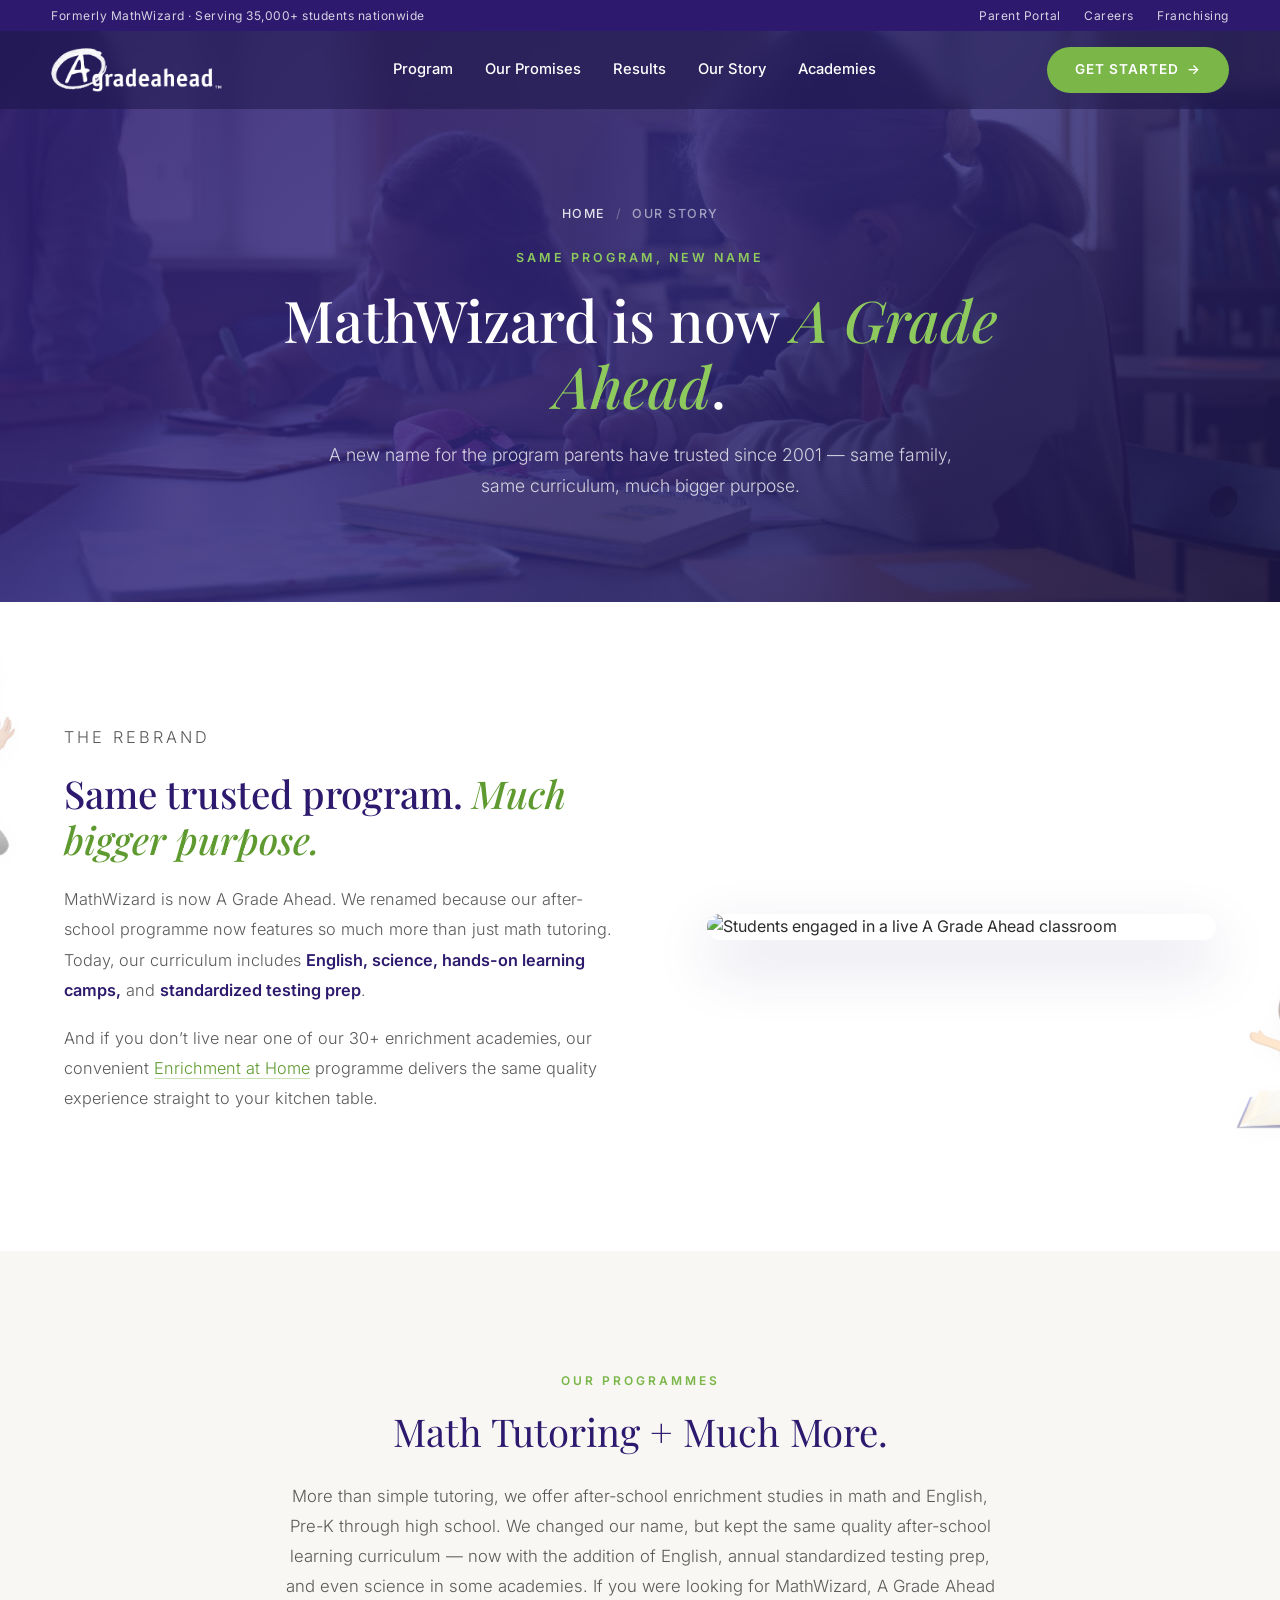
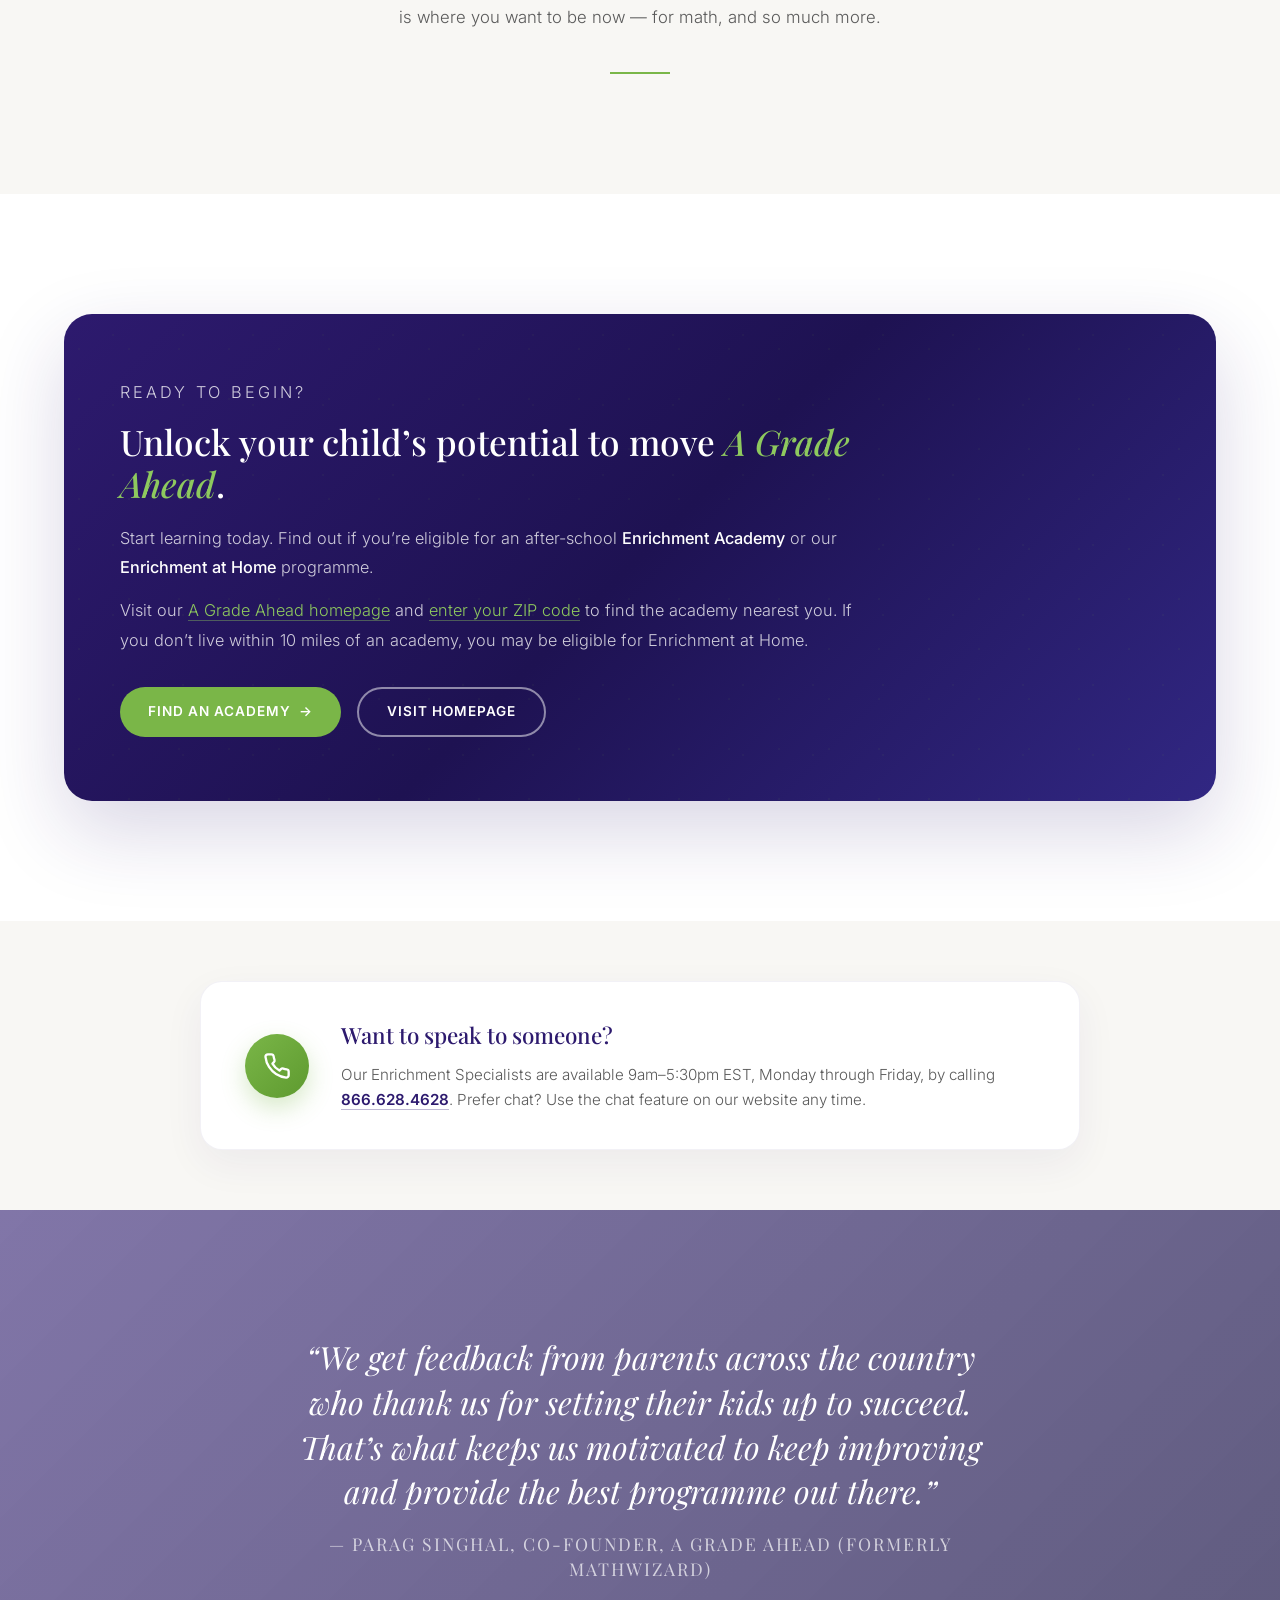
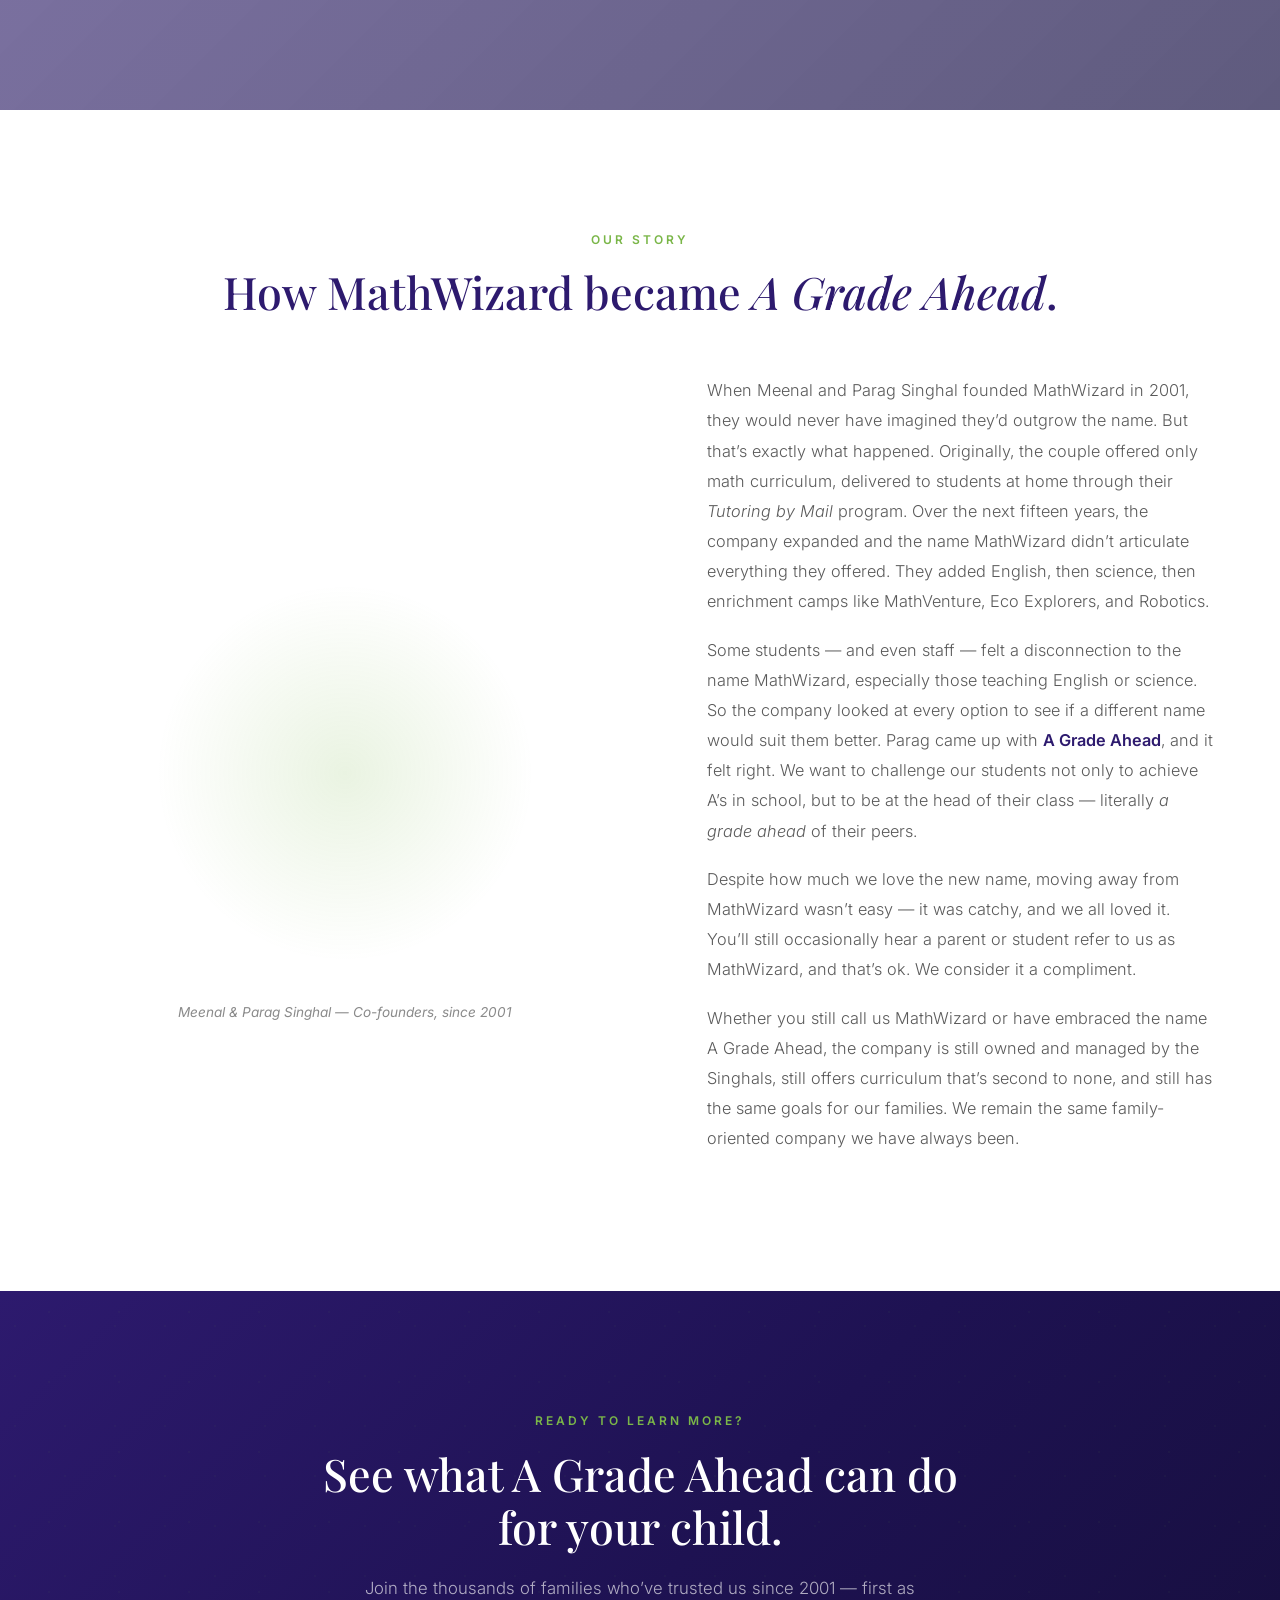
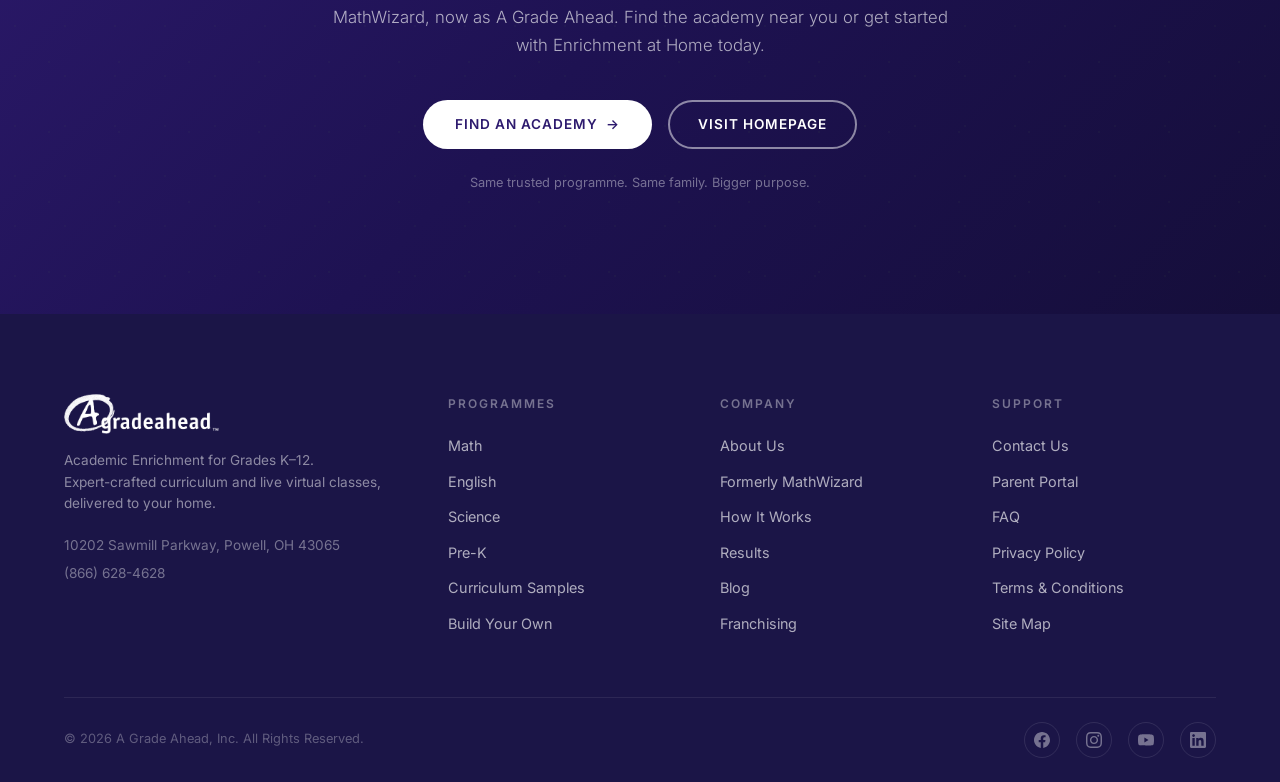
==== formerly-mathwizard.html @ 16bf3e08 "first commit Initial setup of A Grade Ahead website redesign: - index.html: Vercel preview dashboard" ====
<!DOCTYPE html>
<html lang="en">
<head>
  <meta charset="UTF-8">
  <meta name="viewport" content="width=device-width, initial-scale=1.0">
  <title>Formerly MathWizard | A Grade Ahead</title>
  <meta name="description" content="MathWizard is now A Grade Ahead. The program parents have trusted since 2001 has grown beyond math &mdash; English, science, enrichment camps, and more. Here's the story behind our new name.">

  <!-- Preload hero assets (fallback image first, video second) -->
  <link rel="preload" as="image" href="agradeahead-assets/hero-fallback.jpg" fetchpriority="high">
  <link rel="preload" as="video" href="agradeahead-assets/hero-video.mp4" type="video/mp4">

  <link rel="preconnect" href="https://fonts.googleapis.com">
  <link rel="preconnect" href="https://fonts.gstatic.com" crossorigin>
  <link href="https://fonts.googleapis.com/css2?family=Playfair+Display:wght@400;500;600;700&family=Inter:wght@300;400;500;600;700&display=swap" rel="stylesheet">

  <link rel="stylesheet" href="css/styles.css">

  <!-- Hero video injection (progressive-enhancement pattern) -->
  <script>
    (function() {
      const fallbackSrc = 'agradeahead-assets/hero-fallback.jpg';
      const videoSrc = 'agradeahead-assets/hero-video.mp4';

      const obs = new MutationObserver(function(mutations, observer) {
        const hero = document.getElementById('hero-video-bg');
        if (hero) {
          const img = document.createElement('img');
          img.src = fallbackSrc;
          img.className = 'hero-fallback-img';
          img.loading = 'eager';
          img.setAttribute('fetchpriority', 'high');
          img.alt = '';
          hero.appendChild(img);
          observer.disconnect();
        }
      });
      obs.observe(document.documentElement, { childList: true, subtree: true });

      document.addEventListener('DOMContentLoaded', function() {
        const hero = document.getElementById('hero-video-bg');
        if (!hero) return;
        const video = document.createElement('video');
        video.autoplay = true;
        video.muted = true;
        video.playsInline = true;
        video.loop = true;
        video.setAttribute('aria-hidden', 'true');
        video.className = 'hero-bg-video';
        video.src = videoSrc;
        video.addEventListener('canplaythrough', function() {
          hero.appendChild(video);
          var fb = hero.querySelector('.hero-fallback-img');
          if (fb) fb.remove();
        });
      });
    })();
  </script>
</head>
<body>

  <!-- ===== HEADER ===== -->
  <header class="header" id="header">
    <div class="utility-bar">
      <div class="container">
        <span>Formerly MathWizard &middot; Serving 35,000+ students nationwide</span>
        <div>
          <a href="#">Parent Portal</a>
          <a href="#">Careers</a>
          <a href="#">Franchising</a>
        </div>
      </div>
    </div>
    <div class="header__main">
      <div class="container">
        <div class="header__inner">
          <a href="home.html" class="header__logo">
            <img src="agradeahead-assets/logo-dark.png" alt="A Grade Ahead">
          </a>
          <nav class="header__nav" aria-label="Primary">
            <a href="home.html#program">Program</a>
            <a href="home.html#promises">Our Promises</a>
            <a href="home.html#testimonials">Results</a>
            <a href="home.html#founders">Our Story</a>
            <a href="home.html#academies">Academies</a>
          </nav>
          <div class="header__right">
            <button class="hamburger" id="menuToggle" aria-label="Toggle menu">
              <span></span><span></span><span></span>
            </button>
            <a href="home.html#zip" class="btn-primary header__cta">Get Started <span class="arrow">&rarr;</span></a>
          </div>
        </div>
      </div>
    </div>
  </header>

  <!-- ===== FULL SCREEN MENU ===== -->
  <div class="modal-menu" id="modalMenu">
    <div class="modal-menu__inner">
      <nav>
        <ul class="modal-menu__nav">
          <li><a href="home.html">Home</a></li>
          <li><a href="home.html#program">Program</a></li>
          <li><a href="home.html#promises">Our Promises</a></li>
          <li><a href="home.html#testimonials">Results</a></li>
          <li><a href="home.html#founders">Our Story</a></li>
          <li><a href="home.html#academies">Academies</a></li>
          <li><a href="home.html#zip">Get Started</a></li>
        </ul>
      </nav>
      <div class="modal-menu__footer">
        <a href="#">Facebook</a>
        <a href="#">Instagram</a>
        <a href="#">YouTube</a>
        <a href="#">LinkedIn</a>
      </div>
    </div>
  </div>

  <!-- ===== PAGE HERO ===== -->
  <section class="page-hero">
    <div id="hero-video-bg" class="page-hero__video"></div>
    <div class="page-hero__overlay"></div>
    <div class="container">
      <div class="page-hero__inner">
        <div class="page-hero__breadcrumb">
          <a href="home.html">Home</a>
          <span class="page-hero__breadcrumb-sep">/</span>
          <span>Our Story</span>
        </div>
        <p class="page-hero__eyebrow">Same Program, New Name</p>
        <h1 class="page-hero__title">MathWizard is now <em>A Grade Ahead</em>.</h1>
        <p class="page-hero__subtitle">A new name for the program parents have trusted since 2001 &mdash; same family, same curriculum, much bigger purpose.</p>
      </div>
    </div>
  </section>

  <!-- ===== INTRO SPLIT ===== -->
  <section class="section drift-container">
    <div class="container">
      <div class="split-grid">
        <div class="split-grid__copy animate-on-scroll">
          <p class="section__eyebrow">The Rebrand</p>
          <h2>Same trusted program. <em>Much bigger purpose.</em></h2>
          <p>MathWizard is now A Grade Ahead. We renamed because our after-school programme now features so much more than just math tutoring. Today, our curriculum includes <strong>English, science, hands-on learning camps,</strong> and <strong>standardized testing prep</strong>.</p>
          <p>And if you don&rsquo;t live near one of our 30+ enrichment academies, our convenient <a href="home.html#zip">Enrichment at Home</a> programme delivers the same quality experience straight to your kitchen table.</p>
        </div>
        <div class="split-grid__media animate-on-scroll animate-delay-2">
          <img src="https://img.b2bpic.net/premium-photo/online-remote-learning-school-kids-with-computer-having-video-conference-chat-with-teacher-class-child-studying-home-homeschooling-concept_265223-157182.jpg" alt="Students engaged in a live A Grade Ahead classroom" loading="lazy">
        </div>
      </div>
    </div>
  </section>

  <!-- ===== MATH TUTORING + MUCH MORE ===== -->
  <section class="welcome section--grey">
    <div class="container">
      <div class="welcome__inner animate-on-scroll">
        <p class="section__eyebrow">Our Programmes</p>
        <h2 class="welcome__title">Math Tutoring + Much More.</h2>
        <p class="welcome__text">More than simple tutoring, we offer after-school enrichment studies in math and English, Pre-K through high school. We changed our name, but kept the same quality after-school learning curriculum &mdash; now with the addition of English, annual standardized testing prep, and even science in some academies. If you were looking for MathWizard, A Grade Ahead is where you want to be now &mdash; for math, and so much more.</p>
        <div class="welcome__divider"></div>
      </div>
    </div>
  </section>

  <!-- ===== UNLOCK POTENTIAL (CTA card) ===== -->
  <section class="section">
    <div class="container">
      <div class="cta-card animate-on-scroll">
        <div class="cta-card__inner">
          <p class="cta-card__eyebrow">Ready to Begin?</p>
          <h2>Unlock your child&rsquo;s potential to move <em>A Grade Ahead</em>.</h2>
          <p>Start learning today. Find out if you&rsquo;re eligible for an after-school <strong>Enrichment Academy</strong> or our <strong>Enrichment at Home</strong> programme.</p>
          <p>Visit our <a href="home.html">A Grade Ahead homepage</a> and <a href="home.html#zip">enter your ZIP code</a> to find the academy nearest you. If you don&rsquo;t live within 10 miles of an academy, you may be eligible for Enrichment at Home.</p>
          <div class="cta-card__buttons">
            <a href="home.html#zip" class="btn-primary">Find an Academy <span class="arrow">&rarr;</span></a>
            <a href="home.html" class="btn-ghost-white">Visit Homepage</a>
          </div>
        </div>
      </div>
    </div>
  </section>

  <!-- ===== CONTACT CALLOUT ===== -->
  <section class="section section--grey" style="padding: 60px 0;">
    <div class="container">
      <div class="contact-callout animate-on-scroll">
        <div class="contact-callout__icon">
          <svg viewBox="0 0 24 24" fill="none" stroke="currentColor" stroke-width="2" stroke-linecap="round" stroke-linejoin="round">
            <path d="M22 16.92v3a2 2 0 01-2.18 2 19.79 19.79 0 01-8.63-3.07 19.5 19.5 0 01-6-6 19.79 19.79 0 01-3.07-8.67A2 2 0 014.11 2h3a2 2 0 012 1.72 12.84 12.84 0 00.7 2.81 2 2 0 01-.45 2.11L8.09 9.91a16 16 0 006 6l1.27-1.27a2 2 0 012.11-.45 12.84 12.84 0 002.81.7A2 2 0 0122 16.92z"/>
          </svg>
        </div>
        <div class="contact-callout__copy">
          <h3>Want to speak to someone?</h3>
          <p>Our Enrichment Specialists are available 9am&ndash;5:30pm EST, Monday through Friday, by calling <a href="tel:8666284628" class="contact-callout__phone">866.628.4628</a>. Prefer chat? Use the chat feature on our website any time.</p>
        </div>
      </div>
    </div>
  </section>

  <!-- ===== IMAGE BREAK (Parag's quote) ===== -->
  <section class="image-break">
    <img class="image-break__img" src="https://img.b2bpic.net/premium-photo/father-helping-supporting-his-daughter-with-homeschool-while-staying-home_58466-13958.jpg" alt="Father supporting his daughter with homeschool" loading="lazy">
    <div class="image-break__overlay">
      <blockquote class="image-break__quote animate-on-scroll">
        &ldquo;We get feedback from parents across the country who thank us for setting their kids up to succeed. That&rsquo;s what keeps us motivated to keep improving and provide the best programme out there.&rdquo;<br>
        <small style="font-size: 0.55em; font-style: normal; letter-spacing: 2px; text-transform: uppercase; opacity: 0.7; margin-top: 18px; display: inline-block;">&mdash; Parag Singhal, Co-founder, A Grade Ahead (formerly MathWizard)</small>
      </blockquote>
    </div>
  </section>

  <!-- ===== FOUNDERS STORY ===== -->
  <section class="section drift-container">
    <div class="container">
      <div class="section__header animate-on-scroll" style="margin-bottom: 56px;">
        <p class="section__eyebrow">Our Story</p>
        <h2 class="section__title">How MathWizard became <em>A Grade Ahead</em>.</h2>
      </div>
      <div class="split-grid split-grid--reverse">
        <div class="split-grid__copy animate-on-scroll animate-delay-1">
          <p>When Meenal and Parag Singhal founded MathWizard in 2001, they would never have imagined they&rsquo;d outgrow the name. But that&rsquo;s exactly what happened. Originally, the couple offered only math curriculum, delivered to students at home through their <em>Tutoring by Mail</em> program. Over the next fifteen years, the company expanded and the name MathWizard didn&rsquo;t articulate everything they offered. They added English, then science, then enrichment camps like MathVenture, Eco Explorers, and Robotics.</p>
          <p>Some students &mdash; and even staff &mdash; felt a disconnection to the name MathWizard, especially those teaching English or science. So the company looked at every option to see if a different name would suit them better. Parag came up with <strong>A Grade Ahead</strong>, and it felt right. We want to challenge our students not only to achieve A&rsquo;s in school, but to be at the head of their class &mdash; literally <em>a grade ahead</em> of their peers.</p>
          <p>Despite how much we love the new name, moving away from MathWizard wasn&rsquo;t easy &mdash; it was catchy, and we all loved it. You&rsquo;ll still occasionally hear a parent or student refer to us as MathWizard, and that&rsquo;s ok. We consider it a compliment.</p>
          <p>Whether you still call us MathWizard or have embraced the name A Grade Ahead, the company is still owned and managed by the Singhals, still offers curriculum that&rsquo;s second to none, and still has the same goals for our families. We remain the same family-oriented company we have always been.</p>
        </div>
        <div class="split-grid__media split-grid__media--illustration animate-on-scroll">
          <img src="agradeahead-assets/kid-reading-books-transparent.png" alt="">
          <span class="split-grid__caption" style="position: absolute; bottom: -40px; left: 0; right: 0;">Meenal &amp; Parag Singhal &mdash; Co-founders, since 2001</span>
        </div>
      </div>
    </div>
  </section>

  <!-- ===== FINAL CTA ===== -->
  <section class="final-cta">
    <div class="final-cta__bg"></div>
    <div class="container">
      <div class="final-cta__inner animate-on-scroll">
        <p class="section__eyebrow" style="color: var(--green-primary);">Ready to Learn More?</p>
        <h2 class="final-cta__title">See what A Grade Ahead can do for your child.</h2>
        <p class="final-cta__text">Join the thousands of families who&rsquo;ve trusted us since 2001 &mdash; first as MathWizard, now as A Grade Ahead. Find the academy near you or get started with Enrichment at Home today.</p>
        <div class="final-cta__buttons">
          <a href="home.html#zip" class="btn-white">Find an Academy <span>&rarr;</span></a>
          <a href="home.html" class="btn-ghost-white">Visit Homepage</a>
        </div>
        <p class="final-cta__reassurance">Same trusted programme. Same family. Bigger purpose.</p>
      </div>
    </div>
  </section>

  <!-- ===== FOOTER ===== -->
  <footer class="footer">
    <div class="container">
      <div class="footer__grid">
        <div>
          <div class="footer__brand-name">
            <img src="agradeahead-assets/logo-dark.png" alt="A Grade Ahead">
          </div>
          <p class="footer__tagline">Academic Enrichment for Grades K&ndash;12.<br>Expert-crafted curriculum and live virtual classes, delivered to your home.</p>
          <p class="footer__contact-line">10202 Sawmill Parkway, Powell, OH 43065</p>
          <p class="footer__contact-line">(866) 628-4628</p>
        </div>
        <div>
          <h4 class="footer__heading">Programmes</h4>
          <ul class="footer__links">
            <li><a href="#">Math</a></li>
            <li><a href="#">English</a></li>
            <li><a href="#">Science</a></li>
            <li><a href="#">Pre-K</a></li>
            <li><a href="#">Curriculum Samples</a></li>
            <li><a href="#">Build Your Own</a></li>
          </ul>
        </div>
        <div>
          <h4 class="footer__heading">Company</h4>
          <ul class="footer__links">
            <li><a href="home.html#founders">About Us</a></li>
            <li><a href="formerly-mathwizard.html">Formerly MathWizard</a></li>
            <li><a href="#">How It Works</a></li>
            <li><a href="#">Results</a></li>
            <li><a href="#">Blog</a></li>
            <li><a href="#">Franchising</a></li>
          </ul>
        </div>
        <div>
          <h4 class="footer__heading">Support</h4>
          <ul class="footer__links">
            <li><a href="#">Contact Us</a></li>
            <li><a href="#">Parent Portal</a></li>
            <li><a href="#">FAQ</a></li>
            <li><a href="#">Privacy Policy</a></li>
            <li><a href="#">Terms &amp; Conditions</a></li>
            <li><a href="#">Site Map</a></li>
          </ul>
        </div>
      </div>
      <div class="footer__bottom">
        <span class="footer__copyright">&copy; 2026 A Grade Ahead, Inc. All Rights Reserved.</span>
        <div class="footer__socials">
          <a href="#" aria-label="Facebook">
            <svg width="16" height="16" viewBox="0 0 24 24" fill="currentColor"><path d="M24 12.073c0-6.627-5.373-12-12-12s-12 5.373-12 12c0 5.99 4.388 10.954 10.125 11.854v-8.385H7.078v-3.47h3.047V9.43c0-3.007 1.792-4.669 4.533-4.669 1.312 0 2.686.235 2.686.235v2.953H15.83c-1.491 0-1.956.925-1.956 1.874v2.25h3.328l-.532 3.47h-2.796v8.385C19.612 23.027 24 18.062 24 12.073z"/></svg>
          </a>
          <a href="#" aria-label="Instagram">
            <svg width="16" height="16" viewBox="0 0 24 24" fill="currentColor"><path d="M12 2.163c3.204 0 3.584.012 4.85.07 3.252.148 4.771 1.691 4.919 4.919.058 1.265.069 1.645.069 4.849 0 3.205-.012 3.584-.069 4.849-.149 3.225-1.664 4.771-4.919 4.919-1.266.058-1.644.07-4.85.07-3.204 0-3.584-.012-4.849-.07-3.26-.149-4.771-1.699-4.919-4.92-.058-1.265-.07-1.644-.07-4.849 0-3.204.013-3.583.07-4.849.149-3.227 1.664-4.771 4.919-4.919 1.266-.057 1.645-.069 4.849-.069zm0-2.163c-3.259 0-3.667.014-4.947.072-4.358.2-6.78 2.618-6.98 6.98-.059 1.281-.073 1.689-.073 4.948 0 3.259.014 3.668.072 4.948.2 4.358 2.618 6.78 6.98 6.98 1.281.058 1.689.072 4.948.072 3.259 0 3.668-.014 4.948-.072 4.354-.2 6.782-2.618 6.979-6.98.059-1.28.073-1.689.073-4.948 0-3.259-.014-3.667-.072-4.947-.196-4.354-2.617-6.78-6.979-6.98-1.281-.059-1.69-.073-4.949-.073zm0 5.838c-3.403 0-6.162 2.759-6.162 6.162s2.759 6.163 6.162 6.163 6.162-2.759 6.162-6.163c0-3.403-2.759-6.162-6.162-6.162zm0 10.162c-2.209 0-4-1.79-4-4 0-2.209 1.791-4 4-4s4 1.791 4 4c0 2.21-1.791 4-4 4zm6.406-11.845c-.796 0-1.441.645-1.441 1.44s.645 1.44 1.441 1.44c.795 0 1.439-.645 1.439-1.44s-.644-1.44-1.439-1.44z"/></svg>
          </a>
          <a href="#" aria-label="YouTube">
            <svg width="16" height="16" viewBox="0 0 24 24" fill="currentColor"><path d="M23.498 6.186a3.016 3.016 0 00-2.122-2.136C19.505 3.545 12 3.545 12 3.545s-7.505 0-9.377.505A3.017 3.017 0 00.502 6.186C0 8.07 0 12 0 12s0 3.93.502 5.814a3.016 3.016 0 002.122 2.136c1.871.505 9.376.505 9.376.505s7.505 0 9.377-.505a3.015 3.015 0 002.122-2.136C24 15.93 24 12 24 12s0-3.93-.502-5.814zM9.545 15.568V8.432L15.818 12l-6.273 3.568z"/></svg>
          </a>
          <a href="#" aria-label="LinkedIn">
            <svg width="16" height="16" viewBox="0 0 24 24" fill="currentColor"><path d="M20.447 20.452h-3.554v-5.569c0-1.328-.027-3.037-1.852-3.037-1.853 0-2.136 1.445-2.136 2.939v5.667H9.351V9h3.414v1.561h.046c.477-.9 1.637-1.85 3.37-1.85 3.601 0 4.267 2.37 4.267 5.455v6.286zM5.337 7.433c-1.144 0-2.063-.926-2.063-2.065 0-1.138.92-2.063 2.063-2.063 1.14 0 2.064.925 2.064 2.063 0 1.139-.925 2.065-2.064 2.065zm1.782 13.019H3.555V9h3.564v11.452zM22.225 0H1.771C.792 0 0 .774 0 1.729v20.542C0 23.227.792 24 1.771 24h20.451C23.2 24 24 23.227 24 22.271V1.729C24 .774 23.2 0 22.222 0h.003z"/></svg>
          </a>
        </div>
      </div>
    </div>
  </footer>

  <!-- Site behavior -->
  <script src="js/main.js" defer></script>
</body>
</html>
---- css/styles.css ----
/* ============================================================
   A Grade Ahead — Site Styles
   Shared across all pages. Keep design tokens in :root.
   ============================================================ */

/* ===== RESET & BASE ===== */
*, *::before, *::after { margin: 0; padding: 0; box-sizing: border-box; }

:root {
  --purple-deep: #2D1A6E;
  --purple-mid: #312783;
  --purple-light: #4A3A9F;
  --green-primary: #7AB648;
  --green-dark: #5E9A2F;
  --green-light: #8EC95E;
  --navy: #1B1547;
  --white: #FFFFFF;
  --off-white: #F8F7F4;
  --warm-grey: #F2F0EB;
  --text-dark: #2C2C2C;
  --text-mid: #5A5A5A;
  --text-light: #8A8A8A;
  --font-heading: 'Playfair Display', Georgia, serif;
  --font-body: 'Inter', -apple-system, sans-serif;
}

html { scroll-behavior: smooth; font-size: 16px; }

body {
  font-family: var(--font-body);
  color: var(--text-dark);
  line-height: 1.6;
  background: var(--white);
  overflow-x: hidden;
}

img { max-width: 100%; height: auto; display: block; }
a { text-decoration: none; color: inherit; transition: all 0.3s ease; }
button { cursor: pointer; border: none; font-family: var(--font-body); }

.container {
  max-width: 1200px;
  margin: 0 auto;
  padding: 0 24px;
}
/* Wide-edge container: shared by header + hero so the logo and hero copy
   sit on the same left gutter, instead of indented inside a centered 1200px box. */
.header__main > .container,
.utility-bar > .container,
.hero > .container {
  max-width: none;
  width: 100%;
  padding-left: clamp(24px, 4vw, 64px);
  padding-right: clamp(24px, 4vw, 64px);
}

/* ===== ANIMATIONS ===== */
@keyframes fadeInUp {
  from { opacity: 0; transform: translateY(40px); }
  to { opacity: 1; transform: translateY(0); }
}
@keyframes fadeIn {
  from { opacity: 0; }
  to { opacity: 1; }
}

.animate-on-scroll {
  opacity: 0;
  transform: translateY(40px);
  transition: opacity 0.8s ease, transform 0.8s ease;
}
.animate-on-scroll.visible {
  opacity: 1;
  transform: translateY(0);
}
.animate-delay-1 { transition-delay: 0.1s; }
.animate-delay-2 { transition-delay: 0.2s; }
.animate-delay-3 { transition-delay: 0.3s; }
.animate-delay-4 { transition-delay: 0.4s; }

/* ===== HEADER ===== */
.header {
  position: fixed;
  top: 0;
  left: 0;
  right: 0;
  z-index: 1000;
  transition: all 0.4s ease;
}
.header.scrolled {
  background: rgba(255,255,255,0.97);
  backdrop-filter: blur(20px);
  box-shadow: 0 1px 20px rgba(0,0,0,0.08);
}
.header.scrolled .utility-bar {
  max-height: 0;
  padding: 0;
  opacity: 0;
  overflow: hidden;
}
.header.scrolled .header__nav a { color: var(--purple-deep); }
.header.scrolled .hamburger span { background: var(--purple-deep) !important; }

.utility-bar {
  background: var(--purple-deep);
  padding: 6px 0;
  font-size: 0.75rem;
  color: rgba(255,255,255,0.8);
  letter-spacing: 0.5px;
  max-height: 40px;
  opacity: 1;
  transition: max-height 0.3s ease, padding 0.3s ease, opacity 0.3s ease;
}
.utility-bar .container {
  display: flex;
  justify-content: space-between;
  align-items: center;
}
.utility-bar a {
  color: rgba(255,255,255,0.8);
  margin-left: 20px;
}
.utility-bar a:hover { color: var(--white); }

.header__main {
  padding: 16px 0;
  background: rgba(27, 21, 71, 0.50);
  backdrop-filter: blur(8px);
  transition: all 0.4s ease;
}
.header.scrolled .header__main {
  padding: 10px 0;
  background: transparent;
}

.header__inner {
  display: flex;
  align-items: center;
  justify-content: space-between;
  gap: 32px;
}
.hamburger {
  display: none;
  flex-direction: column;
  gap: 5px;
  background: none;
  padding: 8px;
  cursor: pointer;
}
.hamburger span {
  width: 24px;
  height: 2px;
  background: var(--white);
  transition: all 0.4s ease;
  border-radius: 2px;
}
.hamburger.active span:nth-child(1) { transform: rotate(45deg) translate(5px, 5px); }
.hamburger.active span:nth-child(2) { opacity: 0; }
.hamburger.active span:nth-child(3) { transform: rotate(-45deg) translate(5px, -5px); }

.header__logo {
  display: inline-flex;
  align-items: center;
  flex-shrink: 0;
}
.header__logo img {
  height: 44px;
  width: auto;
  transition: filter 0.4s ease;
  filter: brightness(0) invert(1); /* white on dark bg */
}
.header.scrolled .header__logo img {
  filter: none; /* original colors on white bg */
}

.header__nav {
  display: flex;
  gap: 32px;
  font-size: 0.92rem;
  font-weight: 500;
}
.header__nav a {
  color: var(--white);
  padding: 6px 0;
  position: relative;
  transition: color 0.2s ease;
}
.header__nav a::after {
  content: '';
  position: absolute;
  left: 0; bottom: 0;
  width: 0; height: 2px;
  background: var(--green-primary);
  transition: width 0.25s ease;
}
.header__nav a:hover { color: var(--green-light); }
.header__nav a:hover::after { width: 100%; }
.header.scrolled .header__nav a:hover { color: var(--green-dark); }

.header__right {
  display: flex;
  align-items: center;
  gap: 16px;
  flex-shrink: 0;
}
.header__cta {
  padding: 10px 22px;
  font-size: 0.78rem;
}

/* ===== BUTTONS ===== */
.btn-primary {
  display: inline-flex;
  align-items: center;
  gap: 8px;
  background: var(--green-primary);
  color: var(--white);
  padding: 12px 28px;
  border-radius: 40px;
  font-size: 0.85rem;
  font-weight: 600;
  letter-spacing: 1px;
  text-transform: uppercase;
  transition: all 0.3s ease;
}
.btn-primary:hover {
  background: var(--green-dark);
  transform: translateY(-2px);
  box-shadow: 0 8px 24px rgba(122, 182, 72, 0.3);
}
.btn-primary .arrow { transition: transform 0.3s; }
.btn-primary:hover .arrow { transform: translateX(4px); }

.btn-secondary {
  display: inline-flex;
  align-items: center;
  gap: 8px;
  background: transparent;
  color: var(--purple-deep);
  padding: 12px 28px;
  border-radius: 40px;
  font-size: 0.85rem;
  font-weight: 600;
  letter-spacing: 1px;
  text-transform: uppercase;
  border: 2px solid var(--purple-deep);
  transition: all 0.3s ease;
}
.btn-secondary:hover {
  background: var(--purple-deep);
  color: var(--white);
  transform: translateY(-2px);
}

.btn-white {
  display: inline-flex;
  align-items: center;
  gap: 8px;
  background: var(--white);
  color: var(--purple-deep);
  padding: 14px 32px;
  border-radius: 40px;
  font-size: 0.85rem;
  font-weight: 600;
  letter-spacing: 1px;
  text-transform: uppercase;
  transition: all 0.3s ease;
}
.btn-white:hover {
  transform: translateY(-2px);
  box-shadow: 0 8px 30px rgba(0,0,0,0.2);
}

.btn-ghost-white {
  display: inline-flex;
  align-items: center;
  gap: 8px;
  background: transparent;
  color: var(--white);
  padding: 12px 28px;
  border-radius: 40px;
  font-size: 0.85rem;
  font-weight: 600;
  letter-spacing: 1px;
  text-transform: uppercase;
  border: 2px solid rgba(255,255,255,0.5);
  transition: all 0.3s ease;
}
.btn-ghost-white:hover {
  border-color: var(--white);
  background: rgba(255,255,255,0.1);
}

/* ===== FULL SCREEN MODAL MENU ===== */
.modal-menu {
  position: fixed;
  inset: 0;
  background: var(--purple-deep);
  z-index: 999;
  display: flex;
  align-items: center;
  justify-content: center;
  opacity: 0;
  visibility: hidden;
  transition: all 0.5s ease;
}
.modal-menu.active {
  opacity: 1;
  visibility: visible;
}
.modal-menu__inner { text-align: center; }
.modal-menu__nav {
  list-style: none;
  display: flex;
  flex-direction: column;
  gap: 8px;
}
.modal-menu__nav li { overflow: hidden; }
.modal-menu__nav a {
  display: inline-block;
  font-family: var(--font-heading);
  font-size: 2.8rem;
  font-weight: 400;
  color: var(--white);
  padding: 8px 0;
  position: relative;
  transform: translateY(100%);
  transition: transform 0.5s ease, color 0.3s ease;
}
.modal-menu.active .modal-menu__nav a { transform: translateY(0); }
.modal-menu__nav li:nth-child(1) a { transition-delay: 0.1s; }
.modal-menu__nav li:nth-child(2) a { transition-delay: 0.15s; }
.modal-menu__nav li:nth-child(3) a { transition-delay: 0.2s; }
.modal-menu__nav li:nth-child(4) a { transition-delay: 0.25s; }
.modal-menu__nav li:nth-child(5) a { transition-delay: 0.3s; }
.modal-menu__nav li:nth-child(6) a { transition-delay: 0.35s; }
.modal-menu__nav li:nth-child(7) a { transition-delay: 0.4s; }
.modal-menu__nav a::after {
  content: '';
  position: absolute;
  bottom: 4px;
  left: 0;
  width: 0;
  height: 2px;
  background: var(--green-primary);
  transition: width 0.3s ease;
}
.modal-menu__nav a:hover { color: var(--green-primary); }
.modal-menu__nav a:hover::after { width: 100%; }
.modal-menu__footer {
  margin-top: 48px;
  display: flex;
  gap: 24px;
  justify-content: center;
  opacity: 0;
  transition: opacity 0.5s ease 0.5s;
}
.modal-menu.active .modal-menu__footer { opacity: 1; }
.modal-menu__footer a {
  color: rgba(255,255,255,0.5);
  font-size: 0.8rem;
  letter-spacing: 1.5px;
  text-transform: uppercase;
}
.modal-menu__footer a:hover { color: var(--white); }

/* ===== HERO (full-viewport video bg) ===== */
.hero {
  position: relative;
  min-height: 100vh;
  overflow: hidden;
  display: flex;
  align-items: center;
  /* Top padding offsets the fixed header overlap (~110px) so the content
     reads as visually centered in the area below the header, not in the raw section. */
  padding: 200px 0 90px;
}

/* Video background container */
#hero-video-bg {
  position: absolute;
  inset: 0;
  z-index: 0;
}
#hero-video-bg .hero-fallback-img,
#hero-video-bg .hero-bg-video {
  position: absolute;
  top: 0;
  left: 0;
  width: 100%;
  height: 100%;
  object-fit: cover;
  max-width: none !important;
}

/* Dark overlay on video */
.hero__overlay {
  position: absolute;
  inset: 0;
  background: linear-gradient(
    to bottom,
    rgba(27, 21, 71, 0.55) 0%,
    rgba(27, 21, 71, 0.40) 40%,
    rgba(27, 21, 71, 0.70) 100%
  );
  z-index: 1;
}

.hero__content {
  position: relative;
  z-index: 2;
  max-width: 700px;
  animation: fadeInUp 1s ease forwards;
}

.hero__eyebrow {
  font-size: 0.8rem;
  font-weight: 600;
  letter-spacing: 3px;
  text-transform: uppercase;
  color: var(--green-primary);
  margin-bottom: 20px;
}
.hero__title {
  font-family: var(--font-heading);
  font-size: 3.8rem;
  font-weight: 500;
  line-height: 1.12;
  color: var(--white);
  margin-bottom: 24px;
}
.hero__subtitle {
  font-size: 1.15rem;
  line-height: 1.7;
  color: rgba(255,255,255,0.8);
  margin-bottom: 40px;
  max-width: 560px;
  font-weight: 300;
}
.hero__ctas {
  display: flex;
  align-items: center;
  gap: 16px;
  margin-bottom: 32px;
  flex-wrap: wrap;
}
.hero__trust {
  display: flex;
  align-items: center;
  gap: 24px;
  flex-wrap: wrap;
  font-size: 0.85rem;
  color: rgba(255,255,255,0.55);
}
.hero__trust-item {
  display: flex;
  align-items: center;
  gap: 8px;
}
.hero__trust-check { color: var(--green-primary); font-weight: 700; }

/* ===== ZIP BAND (find an academy) ===== */
.zip-band {
  background: var(--off-white);
  padding: 80px 0;
  position: relative;
  overflow: hidden;
}
.zip-band::before,
.zip-band::after {
  content: '';
  position: absolute;
  width: 360px;
  height: 360px;
  border-radius: 50%;
  pointer-events: none;
}
.zip-band::before {
  top: -180px;
  left: -120px;
  background: radial-gradient(circle, rgba(122,182,72,0.10), transparent 70%);
}
.zip-band::after {
  bottom: -200px;
  right: -120px;
  background: radial-gradient(circle, rgba(45,26,110,0.08), transparent 70%);
}
.zip-band__inner {
  max-width: 720px;
  margin: 0 auto;
  text-align: center;
  position: relative;
  z-index: 1;
}
.zip-band__eyebrow {
  font-size: 0.75rem;
  font-weight: 600;
  letter-spacing: 3px;
  text-transform: uppercase;
  color: var(--green-dark);
  margin-bottom: 14px;
}
.zip-band__title {
  font-family: var(--font-heading);
  font-size: 2.2rem;
  font-weight: 500;
  color: var(--purple-deep);
  line-height: 1.25;
  margin-bottom: 12px;
}
.zip-band__subtitle {
  font-size: 1rem;
  color: var(--text-mid);
  line-height: 1.7;
  font-weight: 300;
  margin-bottom: 32px;
}
.zip-band__form {
  max-width: 540px;
  margin: 0 auto;
}
.zip-band__label {
  display: block;
  font-size: 0.72rem;
  font-weight: 600;
  letter-spacing: 2px;
  text-transform: uppercase;
  color: var(--text-light);
  margin-bottom: 10px;
  text-align: left;
}
.zip-band__wrap {
  display: flex;
  align-items: center;
  background: var(--white);
  border: 1.5px solid rgba(45,26,110,0.12);
  border-radius: 50px;
  padding: 6px 6px 6px 24px;
  box-shadow: 0 10px 30px rgba(45,26,110,0.06);
  transition: all 0.3s ease;
}
.zip-band__wrap:focus-within {
  border-color: var(--green-primary);
  box-shadow: 0 0 0 4px rgba(122,182,72,0.15), 0 10px 30px rgba(45,26,110,0.08);
}
.zip-band__wrap input {
  flex: 1;
  background: none;
  border: none;
  outline: none;
  color: var(--text-dark);
  font-family: var(--font-body);
  font-size: 1rem;
  padding: 14px 0;
  min-width: 0;
}
.zip-band__wrap input::placeholder { color: var(--text-light); }
.zip-band__wrap button {
  width: 48px;
  height: 48px;
  border-radius: 50%;
  background: var(--green-primary);
  color: var(--white);
  display: flex;
  align-items: center;
  justify-content: center;
  transition: all 0.3s ease;
  flex-shrink: 0;
}
.zip-band__wrap button:hover {
  background: var(--green-dark);
  transform: rotate(15deg);
  box-shadow: 0 6px 18px rgba(122,182,72,0.4);
}
.zip-band__wrap button svg { width: 20px; height: 20px; }
.zip-band__caption {
  display: block;
  margin-top: 14px;
  font-size: 0.82rem;
  color: var(--text-light);
  text-align: left;
  padding-left: 22px;
}

/* ===== SOCIAL PROOF BAR ===== */
.proof-bar {
  background: var(--navy);
  padding: 40px 0;
}
.proof-bar__grid {
  display: grid;
  grid-template-columns: repeat(4, 1fr);
  gap: 32px;
  text-align: center;
}
.proof-bar__item { position: relative; }
.proof-bar__item:not(:last-child)::after {
  content: '';
  position: absolute;
  right: -16px;
  top: 10%;
  height: 80%;
  width: 1px;
  background: rgba(255,255,255,0.1);
}
.proof-bar__number {
  font-family: var(--font-heading);
  font-size: 2.8rem;
  font-weight: 600;
  color: var(--green-primary);
  line-height: 1;
  margin-bottom: 8px;
}
.proof-bar__label {
  font-size: 0.8rem;
  letter-spacing: 1.5px;
  text-transform: uppercase;
  color: rgba(255,255,255,0.5);
  font-weight: 500;
}

/* ===== SECTION STYLES ===== */
.section { padding: 120px 0; }
.section--grey { background: var(--off-white); }
.section__eyebrow {
  font-size: 0.75rem;
  font-weight: 600;
  letter-spacing: 3px;
  text-transform: uppercase;
  color: var(--green-primary);
  margin-bottom: 16px;
}
.section__title {
  font-family: var(--font-heading);
  font-size: 2.8rem;
  font-weight: 500;
  color: var(--purple-deep);
  margin-bottom: 16px;
  line-height: 1.2;
}
.section__subtitle {
  font-size: 1.1rem;
  color: var(--text-mid);
  max-width: 640px;
  line-height: 1.7;
  font-weight: 300;
}
.section__header {
  text-align: center;
  margin-bottom: 72px;
}
.section__header .section__subtitle { margin: 0 auto; }

/* ===== WELCOME ===== */
.welcome { padding: 120px 0; text-align: center; }
.welcome__inner { max-width: 720px; margin: 0 auto; }
.welcome__title {
  font-family: var(--font-heading);
  font-size: 2.4rem;
  font-weight: 400;
  color: var(--purple-deep);
  margin-bottom: 24px;
  line-height: 1.3;
}
.welcome__text {
  font-size: 1.05rem;
  color: var(--text-mid);
  line-height: 1.8;
  font-weight: 300;
}
.welcome__divider {
  width: 60px;
  height: 2px;
  background: var(--green-primary);
  margin: 40px auto 0;
}

/* ===== IMAGE GALLERY (masonry grid) ===== */
.gallery {
  padding: 0 0 120px;
}
.gallery__grid {
  display: grid;
  grid-template-columns: repeat(3, 1fr);
  grid-template-rows: auto auto auto;
  gap: 16px;
  max-width: 1200px;
  margin: 0 auto;
  padding: 0 24px;
}
.gallery__item {
  position: relative;
  overflow: hidden;
  border-radius: 12px;
  cursor: pointer;
}
.gallery__item img {
  width: 100%;
  height: 100%;
  object-fit: cover;
  transition: transform 0.6s ease;
}
.gallery__item:hover img { transform: scale(1.05); }
.gallery__item--tall { grid-row: span 2; }
.gallery__item--wide { grid-column: span 2; }
.gallery__item-overlay {
  position: absolute;
  inset: 0;
  background: linear-gradient(to top, rgba(27,21,71,0.8) 0%, transparent 60%);
  display: flex;
  align-items: flex-end;
  padding: 24px;
  opacity: 0;
  transition: opacity 0.4s ease;
}
.gallery__item:hover .gallery__item-overlay { opacity: 1; }
.gallery__item-label {
  color: var(--white);
  font-family: var(--font-heading);
  font-size: 1.2rem;
  font-weight: 500;
}

/* ===== HOW IT WORKS (horizontal journey) ===== */
.steps-journey {
  position: relative;
}
/* Connecting line behind cards */
.steps-journey::before {
  content: '';
  position: absolute;
  top: 140px;
  left: 5%;
  right: 5%;
  height: 2px;
  background: linear-gradient(to right, var(--green-primary), var(--purple-light), var(--green-primary));
  opacity: 0.25;
  z-index: 0;
}
.steps__grid {
  display: grid;
  grid-template-columns: repeat(3, 1fr);
  gap: 40px;
  position: relative;
  z-index: 1;
}
.step-card {
  text-align: center;
  padding: 0;
  background: transparent;
  position: relative;
}
.step-card__image-wrap {
  width: 200px;
  height: 200px;
  margin: 0 auto 36px;
  position: relative;
  transition: transform 0.4s ease, box-shadow 0.4s ease;
}
.step-card:hover .step-card__image-wrap {
  transform: scale(1.05);
}
.step-card__image-circle {
  width: 100%;
  height: 100%;
  border-radius: 50%;
  overflow: hidden;
  border: 4px solid var(--white);
  box-shadow: 0 12px 40px rgba(45,26,110,0.12);
}
.step-card:hover .step-card__image-circle {
  box-shadow: 0 16px 50px rgba(45,26,110,0.18);
}
.step-card__image-circle img {
  width: 100%;
  height: 100%;
  object-fit: cover;
  transition: transform 0.6s ease;
}
.step-card:hover .step-card__image-circle img {
  transform: scale(1.1);
}
.step-card__number {
  width: 44px;
  height: 44px;
  border-radius: 50%;
  background: linear-gradient(135deg, var(--green-primary), var(--green-dark));
  color: var(--white);
  font-family: var(--font-heading);
  font-size: 1.1rem;
  font-weight: 700;
  display: flex;
  align-items: center;
  justify-content: center;
  position: absolute;
  bottom: -10px;
  left: 50%;
  transform: translateX(-50%);
  box-shadow: 0 4px 15px rgba(122,182,72,0.4);
  z-index: 2;
  border: 3px solid var(--white);
}
.step-card__title {
  font-family: var(--font-heading);
  font-size: 1.35rem;
  font-weight: 500;
  color: var(--purple-deep);
  margin-bottom: 12px;
}
.step-card__text {
  font-size: 0.92rem;
  color: var(--text-mid);
  line-height: 1.7;
  font-weight: 300;
  max-width: 320px;
  margin: 0 auto;
}

/* ===== SUBJECTS CARDS ===== */
.subjects-grid {
  display: grid;
  grid-template-columns: repeat(4, 1fr);
  gap: 24px;
}
.subject-card {
  position: relative;
  border-radius: 16px;
  overflow: hidden;
  aspect-ratio: 3/4;
  cursor: pointer;
}
.subject-card__bg {
  width: 100%;
  height: 100%;
  object-fit: cover;
  transition: transform 0.6s ease;
}
.subject-card:hover .subject-card__bg { transform: scale(1.05); }
.subject-card__overlay {
  position: absolute;
  inset: 0;
  background: linear-gradient(to top, rgba(45,26,110,0.9) 0%, rgba(45,26,110,0.2) 50%, transparent 100%);
  display: flex;
  flex-direction: column;
  justify-content: flex-end;
  padding: 32px 24px;
  transition: background 0.3s ease;
}
.subject-card:hover .subject-card__overlay {
  background: linear-gradient(to top, rgba(45,26,110,0.95) 0%, rgba(45,26,110,0.4) 60%, rgba(45,26,110,0.1) 100%);
}
.subject-card__grade {
  font-size: 0.7rem;
  font-weight: 600;
  letter-spacing: 2px;
  text-transform: uppercase;
  color: var(--green-primary);
  margin-bottom: 8px;
}
.subject-card__title {
  font-family: var(--font-heading);
  font-size: 1.6rem;
  font-weight: 500;
  color: var(--white);
  margin-bottom: 12px;
}
.subject-card__bullets {
  list-style: none;
  font-size: 0.8rem;
  color: rgba(255,255,255,0.7);
  line-height: 1.6;
  max-height: 0;
  overflow: hidden;
  transition: max-height 0.4s ease, opacity 0.3s ease;
  opacity: 0;
}
.subject-card:hover .subject-card__bullets { max-height: 200px; opacity: 1; }
.subject-card__bullets li { padding-left: 12px; position: relative; }
.subject-card__bullets li::before {
  content: '';
  position: absolute;
  left: 0;
  top: 9px;
  width: 4px;
  height: 4px;
  border-radius: 50%;
  background: var(--green-primary);
}
.subject-card__link {
  display: inline-flex;
  align-items: center;
  gap: 6px;
  font-size: 0.8rem;
  font-weight: 600;
  letter-spacing: 1px;
  text-transform: uppercase;
  color: var(--green-primary);
  margin-top: 16px;
  opacity: 0;
  transform: translateY(10px);
  transition: all 0.3s ease 0.1s;
}
.subject-card:hover .subject-card__link { opacity: 1; transform: translateY(0); }

/* ===== WHY CHOOSE US (founder-letter style) ===== */
.why-section {
  background: linear-gradient(180deg, transparent 0%, #E8E0F5 3%, #E8E0F5 97%, transparent 100%);
  position: relative;
  overflow: hidden;
  padding: 100px 0 80px;
}
.why-section__frame-top {
  position: absolute;
  top: -2px;
  left: 0;
  right: 0;
  height: 60px;
  background: linear-gradient(180deg, var(--white) 0%, transparent 100%);
  z-index: 2;
}
.why-section__inner {
  max-width: 780px;
  margin: 0 auto;
  text-align: center;
  position: relative;
  z-index: 3;
  padding: 0 24px;
}
.why-section__title {
  font-family: var(--font-heading);
  font-size: 2.8rem;
  font-weight: 400;
  color: var(--purple-deep);
  margin-bottom: 8px;
}
.why-section__subtitle {
  font-family: var(--font-heading);
  font-size: 1.6rem;
  font-weight: 400;
  color: var(--purple-mid);
  margin-bottom: 40px;
  font-style: italic;
}
.why-section__text {
  font-size: 1.05rem;
  color: var(--text-mid);
  line-height: 1.9;
  font-weight: 300;
  margin-bottom: 24px;
}
.why-section__text-more {
  display: none;
}
.why-section__text-more.visible {
  display: block;
  animation: fadeInUp 0.6s ease forwards;
}
.why-section__divider {
  width: 50px;
  height: 2px;
  background: var(--green-primary);
  margin: 40px auto;
}
.why-section__features {
  display: grid;
  grid-template-columns: repeat(2, 1fr);
  gap: 20px;
  margin: 48px 0;
  text-align: left;
}
.why-feature {
  display: flex;
  align-items: flex-start;
  gap: 16px;
  padding: 24px;
  background: rgba(255,255,255,0.7);
  backdrop-filter: blur(10px);
  border-radius: 16px;
  border: 1px solid rgba(255,255,255,0.8);
  transition: all 0.3s ease;
}
.why-feature:hover {
  background: rgba(255,255,255,0.95);
  transform: translateY(-3px);
  box-shadow: 0 12px 32px rgba(45,26,110,0.08);
}
.why-feature__icon {
  width: 44px;
  height: 44px;
  min-width: 44px;
  border-radius: 50%;
  background: linear-gradient(135deg, var(--green-primary), var(--green-dark));
  display: flex;
  align-items: center;
  justify-content: center;
  color: var(--white);
}
.why-feature__content h4 {
  font-family: var(--font-heading);
  font-size: 1.05rem;
  font-weight: 500;
  color: var(--purple-deep);
  margin-bottom: 4px;
}
.why-feature__content p {
  font-size: 0.82rem;
  color: var(--text-mid);
  line-height: 1.5;
  font-weight: 300;
}
.why-feature__stat {
  font-family: var(--font-heading);
  font-size: 1.8rem;
  font-weight: 600;
  color: var(--green-primary);
  line-height: 1;
  margin-top: 8px;
}

/* ===== FLOATING KID ILLUSTRATIONS (drift) ===== */
.drift-container {
  position: relative;
  overflow: hidden;
}
.drift-el {
  position: absolute;
  pointer-events: none;
  z-index: 0;
  will-change: transform, opacity;
}
.drift-el img {
  width: 100%;
  height: 100%;
  object-fit: contain;
  filter: drop-shadow(0 4px 12px rgba(45,26,110,0.08));
}

/* ===== FULL-WIDTH IMAGE BREAK (parallax) ===== */
.image-break {
  height: 500px;
  position: relative;
  overflow: hidden;
}
.image-break__img {
  width: 100%;
  height: 160%;
  object-fit: cover;
  position: absolute;
  top: -30%;
  left: 0;
  will-change: transform;
}
.image-break__overlay {
  position: absolute;
  inset: 0;
  background: linear-gradient(135deg, rgba(45,26,110,0.6), rgba(27,21,71,0.7));
  display: flex;
  align-items: center;
  justify-content: center;
  text-align: center;
  padding: 40px;
}
.image-break__quote {
  font-family: var(--font-heading);
  font-size: 2rem;
  font-weight: 400;
  color: var(--white);
  max-width: 700px;
  line-height: 1.4;
  font-style: italic;
}

/* ===== TESTIMONIALS ===== */
.testimonials-grid {
  display: grid;
  grid-template-columns: repeat(3, 1fr);
  gap: 32px;
}
.testimonial-card {
  padding: 40px 32px;
  border-radius: 16px;
  background: var(--white);
  border: 1px solid rgba(0,0,0,0.04);
  transition: all 0.3s ease;
}
.testimonial-card:hover {
  transform: translateY(-4px);
  box-shadow: 0 16px 48px rgba(45, 26, 110, 0.06);
}
.testimonial-card__quote-mark {
  font-family: var(--font-heading);
  font-size: 4rem;
  color: var(--green-primary);
  opacity: 0.3;
  line-height: 1;
  margin-bottom: -10px;
}
.testimonial-card__text {
  font-size: 1rem;
  color: var(--text-dark);
  line-height: 1.7;
  font-style: italic;
  margin-bottom: 24px;
  font-weight: 300;
}
.testimonial-card__author { display: flex; align-items: center; gap: 12px; }
.testimonial-card__avatar {
  width: 44px;
  height: 44px;
  border-radius: 50%;
  background: linear-gradient(135deg, var(--purple-deep), var(--purple-light));
  display: flex;
  align-items: center;
  justify-content: center;
  color: var(--white);
  font-weight: 600;
  font-size: 0.85rem;
}
.testimonial-card__name {
  font-weight: 600;
  font-size: 0.9rem;
  color: var(--purple-deep);
}
.testimonial-card__role { font-size: 0.8rem; color: var(--text-light); }
.testimonial-card__tag {
  display: inline-block;
  margin-top: 16px;
  padding: 4px 12px;
  border-radius: 20px;
  background: rgba(122,182,72,0.1);
  color: var(--green-dark);
  font-size: 0.7rem;
  font-weight: 600;
  letter-spacing: 0.5px;
  text-transform: uppercase;
}

/* ===== FINAL CTA ===== */
.final-cta {
  background: linear-gradient(135deg, var(--purple-deep) 0%, #1E1252 50%, #150E3A 100%);
  padding: 120px 0;
  text-align: center;
  position: relative;
  overflow: hidden;
}
.final-cta__bg {
  position: absolute;
  inset: 0;
  opacity: 0.04;
  background-image:
    radial-gradient(circle at 30% 70%, var(--green-primary) 1px, transparent 1px),
    radial-gradient(circle at 70% 30%, var(--green-primary) 1px, transparent 1px);
  background-size: 50px 50px, 70px 70px;
}
.final-cta__inner {
  position: relative;
  z-index: 2;
  max-width: 640px;
  margin: 0 auto;
}
.final-cta__title {
  font-family: var(--font-heading);
  font-size: 2.8rem;
  font-weight: 500;
  color: var(--white);
  margin-bottom: 20px;
  line-height: 1.2;
}
.final-cta__text {
  font-size: 1.05rem;
  color: rgba(255,255,255,0.65);
  line-height: 1.7;
  margin-bottom: 40px;
  font-weight: 300;
}
.final-cta__buttons {
  display: flex;
  justify-content: center;
  gap: 16px;
  margin-bottom: 24px;
  flex-wrap: wrap;
}
.final-cta__reassurance {
  font-size: 0.8rem;
  color: rgba(255,255,255,0.4);
}

/* ===== FOOTER ===== */
.footer {
  background: var(--navy);
  padding: 80px 0 0;
}
.footer__grid {
  display: grid;
  grid-template-columns: 1.5fr 1fr 1fr 1fr;
  gap: 48px;
  padding-bottom: 60px;
  border-bottom: 1px solid rgba(255,255,255,0.08);
}
.footer__brand-name {
  margin-bottom: 16px;
}
.footer__brand-name img {
  height: 40px;
  width: auto;
  filter: brightness(0) invert(1);
}
.footer__tagline {
  font-size: 0.85rem;
  color: rgba(255,255,255,0.5);
  margin-bottom: 20px;
  line-height: 1.6;
}
.footer__contact-line {
  font-size: 0.85rem;
  color: rgba(255,255,255,0.4);
  margin-bottom: 6px;
}
.footer__heading {
  font-size: 0.75rem;
  font-weight: 600;
  letter-spacing: 2px;
  text-transform: uppercase;
  color: rgba(255,255,255,0.4);
  margin-bottom: 20px;
}
.footer__links {
  list-style: none;
  display: flex;
  flex-direction: column;
  gap: 10px;
}
.footer__links a {
  font-size: 0.9rem;
  color: rgba(255,255,255,0.65);
}
.footer__links a:hover { color: var(--green-primary); }
.footer__bottom {
  padding: 24px 0;
  display: flex;
  align-items: center;
  justify-content: space-between;
}
.footer__copyright {
  font-size: 0.8rem;
  color: rgba(255,255,255,0.3);
}
.footer__socials { display: flex; gap: 16px; }
.footer__socials a {
  width: 36px;
  height: 36px;
  border-radius: 50%;
  border: 1px solid rgba(255,255,255,0.1);
  display: flex;
  align-items: center;
  justify-content: center;
  color: rgba(255,255,255,0.4);
  transition: all 0.3s;
}
.footer__socials a:hover {
  border-color: var(--green-primary);
  color: var(--green-primary);
  background: rgba(122,182,72,0.1);
}

/* ===== RESPONSIVE ===== */
@media (max-width: 1024px) {
  .hero__title { font-size: 2.8rem; }
  .subjects-grid { grid-template-columns: repeat(2, 1fr); }
  .steps__grid { gap: 24px; }
  .step-card__image-wrap { width: 160px; height: 160px; }
  .steps-journey::before { top: 110px; }
  .gallery__grid { grid-template-columns: repeat(2, 1fr); }
  .gallery__item--tall { grid-row: span 1; }
  .drift-el { display: none; }
  .header__nav { gap: 22px; font-size: 0.85rem; }
}
@media (max-width: 900px) {
  .header__nav { display: none; }
  .hamburger { display: flex; }
}
@media (max-width: 768px) {
  .section { padding: 80px 0; }
  .section__title { font-size: 2rem; }
  .utility-bar { display: none; }
  .header__logo img { height: 34px; }
  .header__cta { display: none; }
  .hero { min-height: 100vh; align-items: center; padding: 140px 0 60px; }
  .hero__content { padding: 0; }
  .hero__title { font-size: 2.2rem; }
  .hero__subtitle { font-size: 1rem; }
  .hero__ctas { flex-direction: column; align-items: flex-start; }
  .hero__trust { flex-direction: column; gap: 10px; }
  .proof-bar__grid { grid-template-columns: repeat(2, 1fr); gap: 24px; }
  .proof-bar__item:nth-child(2)::after { display: none; }
  .proof-bar__number { font-size: 2.2rem; }
  .steps__grid { grid-template-columns: 1fr; max-width: 340px; margin: 0 auto; }
  .steps-journey::before { display: none; }
  .subjects-grid { grid-template-columns: 1fr; max-width: 400px; margin: 0 auto; }
  .subject-card { aspect-ratio: 4/3; }
  .why-section__title { font-size: 2rem; }
  .why-section__subtitle { font-size: 1.2rem; }
  .why-section__features { grid-template-columns: 1fr; }
  .drift-el { display: none !important; }
  .testimonials-grid { grid-template-columns: 1fr; max-width: 480px; margin: 0 auto; }
  .gallery__grid { grid-template-columns: 1fr; }
  .image-break { height: 350px; }
  .image-break__quote { font-size: 1.4rem; }
  .final-cta { padding: 80px 0; }
  .final-cta__title { font-size: 2rem; }
  .final-cta__buttons { flex-direction: column; align-items: center; }
  .footer__grid { grid-template-columns: 1fr 1fr; gap: 32px; }
  .footer__bottom { flex-direction: column; gap: 16px; text-align: center; }
  .modal-menu__nav a { font-size: 2rem; }
  .welcome__title { font-size: 1.8rem; }
}
@media (max-width: 480px) {
  .hero__title { font-size: 1.8rem; }
  .proof-bar__grid { grid-template-columns: 1fr 1fr; }
  .footer__grid { grid-template-columns: 1fr; }
  .header__inner { gap: 12px; }
  .step-card__image-wrap { width: 140px; height: 140px; }
}

/* ============================================================
   INNER-PAGE COMPONENTS
   Used on every page except the homepage.
   ============================================================ */

/* ===== PAGE HERO (shorter video-bg hero for inner pages) ===== */
.page-hero {
  position: relative;
  min-height: 55vh;
  overflow: hidden;
  display: flex;
  align-items: center;
  padding: 200px 0 100px;
  text-align: center;
}
.page-hero__video {
  position: absolute;
  inset: 0;
  z-index: 0;
}
.page-hero__video .hero-fallback-img,
.page-hero__video .hero-bg-video {
  position: absolute;
  inset: 0;
  width: 100%;
  height: 100%;
  object-fit: cover;
  max-width: none !important;
}
.page-hero__overlay {
  position: absolute;
  inset: 0;
  z-index: 1;
  background: linear-gradient(
    135deg,
    rgba(45, 26, 110, 0.88) 0%,
    rgba(49, 39, 131, 0.78) 50%,
    rgba(27, 21, 71, 0.85) 100%
  );
}
.page-hero > .container {
  position: relative;
  z-index: 2;
}
.page-hero__inner {
  max-width: 820px;
  margin: 0 auto;
  animation: fadeInUp 1s ease forwards;
}
.page-hero__breadcrumb {
  display: inline-flex;
  align-items: center;
  gap: 10px;
  font-size: 0.78rem;
  font-weight: 500;
  letter-spacing: 1.5px;
  text-transform: uppercase;
  color: rgba(255,255,255,0.55);
  margin-bottom: 24px;
}
.page-hero__breadcrumb a { color: rgba(255,255,255,0.85); }
.page-hero__breadcrumb a:hover { color: var(--green-light); }
.page-hero__breadcrumb-sep { opacity: 0.5; }
.page-hero__eyebrow {
  font-size: 0.78rem;
  font-weight: 600;
  letter-spacing: 3px;
  text-transform: uppercase;
  color: var(--green-light);
  margin-bottom: 18px;
}
.page-hero__title {
  font-family: var(--font-heading);
  font-size: clamp(2.4rem, 4.5vw, 3.6rem);
  font-weight: 500;
  line-height: 1.15;
  color: var(--white);
  margin-bottom: 22px;
}
.page-hero__title em {
  color: var(--green-light);
  font-style: italic;
  font-weight: 500;
}
.page-hero__subtitle {
  font-size: 1.1rem;
  line-height: 1.75;
  color: rgba(255,255,255,0.78);
  font-weight: 300;
  max-width: 640px;
  margin: 0 auto;
}

/* ===== SPLIT GRID (two-column copy + media) ===== */
.split-grid {
  display: grid;
  grid-template-columns: 1.05fr 0.95fr;
  gap: 80px;
  align-items: center;
}
.split-grid--reverse .split-grid__copy { order: 2; }
.split-grid--reverse .split-grid__media { order: 1; }
.split-grid__copy h2 {
  font-family: var(--font-heading);
  font-size: 2.4rem;
  font-weight: 500;
  color: var(--purple-deep);
  line-height: 1.2;
  margin-bottom: 22px;
}
.split-grid__copy h2 em {
  color: var(--green-dark);
  font-style: italic;
  font-weight: 500;
}
.split-grid__copy p {
  font-size: 1.02rem;
  color: var(--text-mid);
  line-height: 1.85;
  font-weight: 300;
  margin-bottom: 18px;
}
.split-grid__copy p strong {
  color: var(--purple-deep);
  font-weight: 600;
}
.split-grid__copy a {
  color: var(--green-dark);
  border-bottom: 1px solid rgba(122,182,72,0.4);
  transition: all 0.25s ease;
}
.split-grid__copy a:hover {
  color: var(--purple-deep);
  border-color: var(--purple-deep);
}
.split-grid__copy .btn-primary,
.split-grid__copy .btn-secondary {
  margin-top: 12px;
}
.split-grid__media {
  position: relative;
}
.split-grid__media img {
  width: 100%;
  border-radius: 22px;
  box-shadow: 0 24px 60px rgba(45,26,110,0.18);
}
.split-grid__media--illustration {
  display: flex;
  align-items: center;
  justify-content: center;
  min-height: 420px;
}
.split-grid__media--illustration::before {
  content: '';
  position: absolute;
  width: 380px;
  height: 380px;
  border-radius: 50%;
  background: radial-gradient(circle, rgba(122,182,72,0.16), transparent 70%);
  top: 50%;
  left: 50%;
  transform: translate(-50%, -50%);
}
.split-grid__media--illustration img {
  width: 100%;
  max-width: 440px;
  border-radius: 0;
  box-shadow: none;
  filter: drop-shadow(0 30px 50px rgba(45,26,110,0.18));
  animation: floatGentle 8s ease-in-out infinite;
  position: relative;
  z-index: 1;
}
.split-grid__caption {
  display: block;
  margin-top: 16px;
  font-size: 0.85rem;
  color: var(--text-light);
  font-style: italic;
  text-align: center;
}
@keyframes floatGentle {
  0%, 100% { transform: translateY(0) rotate(0deg); }
  50% { transform: translateY(-16px) rotate(2deg); }
}

/* ===== CTA CARD (mid-page action block) ===== */
.cta-card {
  background: linear-gradient(135deg, var(--purple-deep) 0%, #1E1252 50%, var(--purple-mid) 100%);
  border-radius: 28px;
  padding: 64px 56px;
  color: var(--white);
  position: relative;
  overflow: hidden;
  box-shadow: 0 30px 80px rgba(45,26,110,0.18);
}
.cta-card::before {
  content: '';
  position: absolute;
  inset: 0;
  opacity: 0.05;
  background-image:
    radial-gradient(circle at 30% 70%, var(--green-primary) 1px, transparent 1px),
    radial-gradient(circle at 70% 30%, var(--green-primary) 1px, transparent 1px);
  background-size: 50px 50px, 70px 70px;
  pointer-events: none;
}
.cta-card__inner {
  position: relative;
  z-index: 1;
  max-width: 760px;
}
.cta-card__eyebrow {
  font-size: 0.75rem;
  font-weight: 600;
  letter-spacing: 3px;
  text-transform: uppercase;
  color: var(--green-light);
  margin-bottom: 14px;
}
.cta-card h2 {
  font-family: var(--font-heading);
  font-size: 2.2rem;
  font-weight: 500;
  color: var(--white);
  line-height: 1.2;
  margin-bottom: 18px;
}
.cta-card h2 em {
  color: var(--green-light);
  font-style: italic;
  font-weight: 500;
}
.cta-card p {
  font-size: 1.02rem;
  color: rgba(255,255,255,0.78);
  line-height: 1.8;
  font-weight: 300;
  margin-bottom: 14px;
}
.cta-card p strong { color: var(--white); font-weight: 500; }
.cta-card p a {
  color: var(--green-light);
  border-bottom: 1px solid rgba(142,201,94,0.4);
  transition: all 0.25s ease;
}
.cta-card p a:hover {
  color: var(--white);
  border-color: var(--white);
}
.cta-card__buttons {
  display: flex;
  gap: 16px;
  margin-top: 32px;
  flex-wrap: wrap;
}

/* ===== CONTACT CALLOUT (compact phone/email block) ===== */
.contact-callout {
  display: flex;
  align-items: center;
  gap: 32px;
  background: var(--white);
  border-radius: 22px;
  padding: 36px 44px;
  border: 1px solid rgba(45,26,110,0.06);
  box-shadow: 0 14px 40px rgba(45,26,110,0.06);
  max-width: 880px;
  margin: 0 auto;
}
.contact-callout__icon {
  width: 64px;
  height: 64px;
  min-width: 64px;
  border-radius: 50%;
  background: linear-gradient(135deg, var(--green-primary), var(--green-dark));
  display: flex;
  align-items: center;
  justify-content: center;
  color: var(--white);
  box-shadow: 0 10px 24px rgba(122,182,72,0.3);
}
.contact-callout__icon svg { width: 28px; height: 28px; }
.contact-callout__copy h3 {
  font-family: var(--font-heading);
  font-size: 1.4rem;
  font-weight: 500;
  color: var(--purple-deep);
  margin-bottom: 8px;
}
.contact-callout__copy p {
  font-size: 0.95rem;
  color: var(--text-mid);
  line-height: 1.7;
  font-weight: 300;
}
.contact-callout__phone {
  color: var(--purple-deep);
  font-weight: 600;
  border-bottom: 1px solid rgba(45,26,110,0.3);
  transition: all 0.25s ease;
}
.contact-callout__phone:hover {
  color: var(--green-dark);
  border-color: var(--green-dark);
}

/* ===== INNER-PAGE RESPONSIVE ===== */
@media (max-width: 1024px) {
  .split-grid { grid-template-columns: 1fr; gap: 56px; }
  .split-grid--reverse .split-grid__copy { order: 1; }
  .split-grid--reverse .split-grid__media { order: 2; }
  .split-grid__media--illustration { min-height: 320px; }
  .split-grid__media--illustration::before { width: 280px; height: 280px; }
  .cta-card { padding: 48px 40px; }
}
@media (max-width: 768px) {
  .page-hero { padding: 140px 0 70px; min-height: 0; }
  .page-hero__title { font-size: 2rem; }
  .page-hero__subtitle { font-size: 1rem; }
  .split-grid__copy h2 { font-size: 1.8rem; }
  .cta-card { padding: 40px 28px; border-radius: 22px; }
  .cta-card h2 { font-size: 1.6rem; }
  .cta-card__buttons { flex-direction: column; align-items: stretch; }
  .contact-callout { flex-direction: column; text-align: center; padding: 32px 24px; gap: 20px; }
}

/* ============================================================
   TUTORIAL PAGE COMPONENTS
   Used on /online-{math,english,numericals}-tutorials/.
   ============================================================ */

/* ===== TIP LIST (numbered tip cards in a 2-col grid) ===== */
.tip-list {
  list-style: none;
  display: grid;
  grid-template-columns: 1fr 1fr;
  gap: 20px;
  max-width: 1040px;
  margin: 0 auto;
}
.tip-list__item {
  display: flex;
  gap: 18px;
  align-items: flex-start;
  padding: 26px 28px;
  background: var(--white);
  border: 1px solid rgba(45, 26, 110, 0.06);
  border-radius: 16px;
  transition: all 0.3s ease;
}
.tip-list__item:hover {
  border-color: rgba(122, 182, 72, 0.3);
  box-shadow: 0 14px 36px rgba(45, 26, 110, 0.06);
  transform: translateY(-3px);
}
.tip-list__check {
  width: 36px;
  height: 36px;
  min-width: 36px;
  border-radius: 50%;
  background: linear-gradient(135deg, var(--green-primary), var(--green-dark));
  color: var(--white);
  display: flex;
  align-items: center;
  justify-content: center;
  flex-shrink: 0;
  box-shadow: 0 4px 10px rgba(122,182,72,0.25);
}
.tip-list__check svg { width: 18px; height: 18px; }
.tip-list__item p {
  font-size: 0.96rem;
  color: var(--text-mid);
  line-height: 1.7;
  font-weight: 300;
  margin: 0;
}
.tip-list__item p strong {
  color: var(--purple-deep);
  font-weight: 600;
}

/* ===== VIDEO GRID + CARDS ===== */
.video-grid {
  display: grid;
  grid-template-columns: 1fr 1fr;
  gap: 40px;
  max-width: 1140px;
  margin: 0 auto;
}
.video-grid--single {
  grid-template-columns: 1fr;
  max-width: 800px;
}
.video-card {
  display: flex;
  flex-direction: column;
}
.video-card__title {
  font-family: var(--font-heading);
  font-size: 1.45rem;
  font-weight: 500;
  color: var(--purple-deep);
  margin-bottom: 20px;
  text-align: center;
  line-height: 1.3;
}
.video-card__embed {
  position: relative;
  aspect-ratio: 16 / 9;
  border-radius: 18px;
  overflow: hidden;
  box-shadow: 0 20px 50px rgba(45, 26, 110, 0.15);
  background: var(--purple-deep);
  transition: all 0.4s ease;
}
.video-card__embed:hover {
  transform: translateY(-4px);
  box-shadow: 0 28px 60px rgba(45, 26, 110, 0.22);
}
.video-card__embed iframe {
  position: absolute;
  inset: 0;
  width: 100%;
  height: 100%;
  border: 0;
}

/* ===== TUTORIAL RESPONSIVE ===== */
@media (max-width: 768px) {
  .tip-list { grid-template-columns: 1fr; gap: 14px; }
  .tip-list__item { padding: 20px 22px; }
  .video-grid { grid-template-columns: 1fr; gap: 28px; }
  .video-card__title { font-size: 1.2rem; }
}
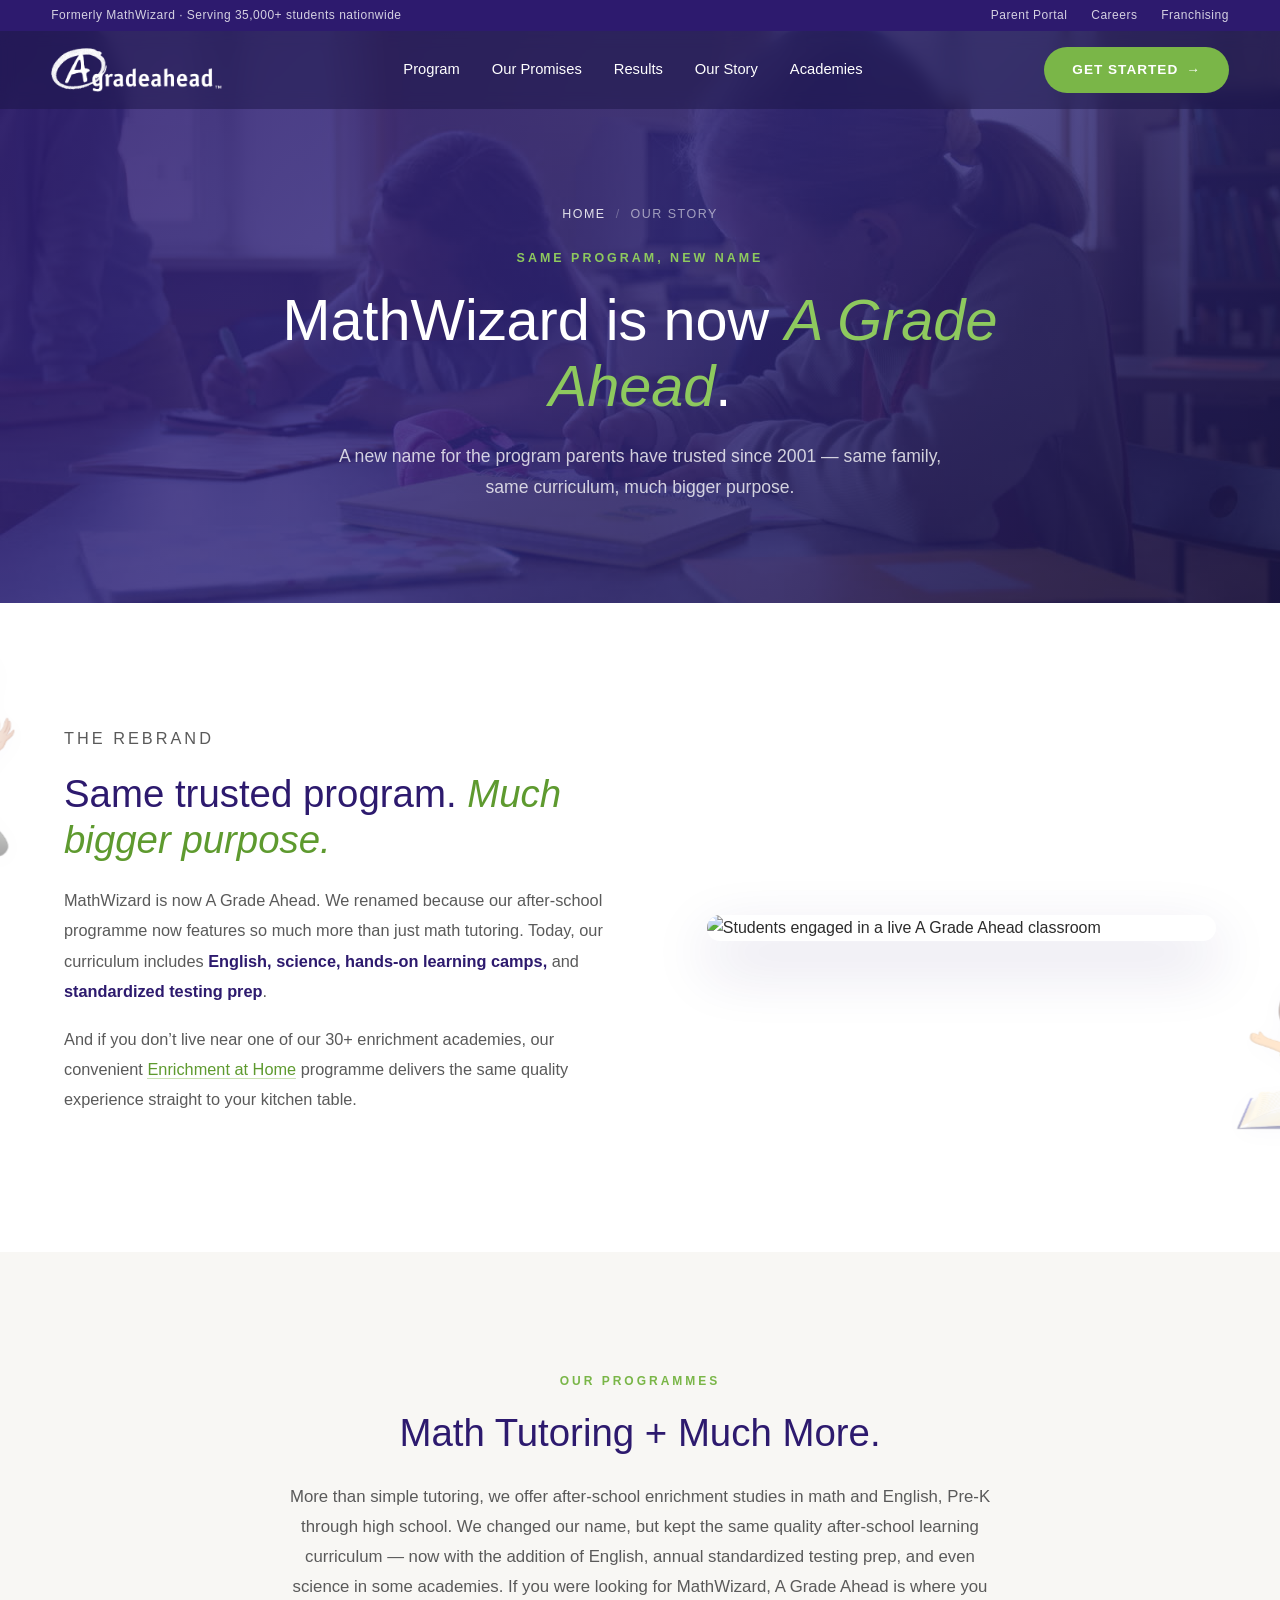
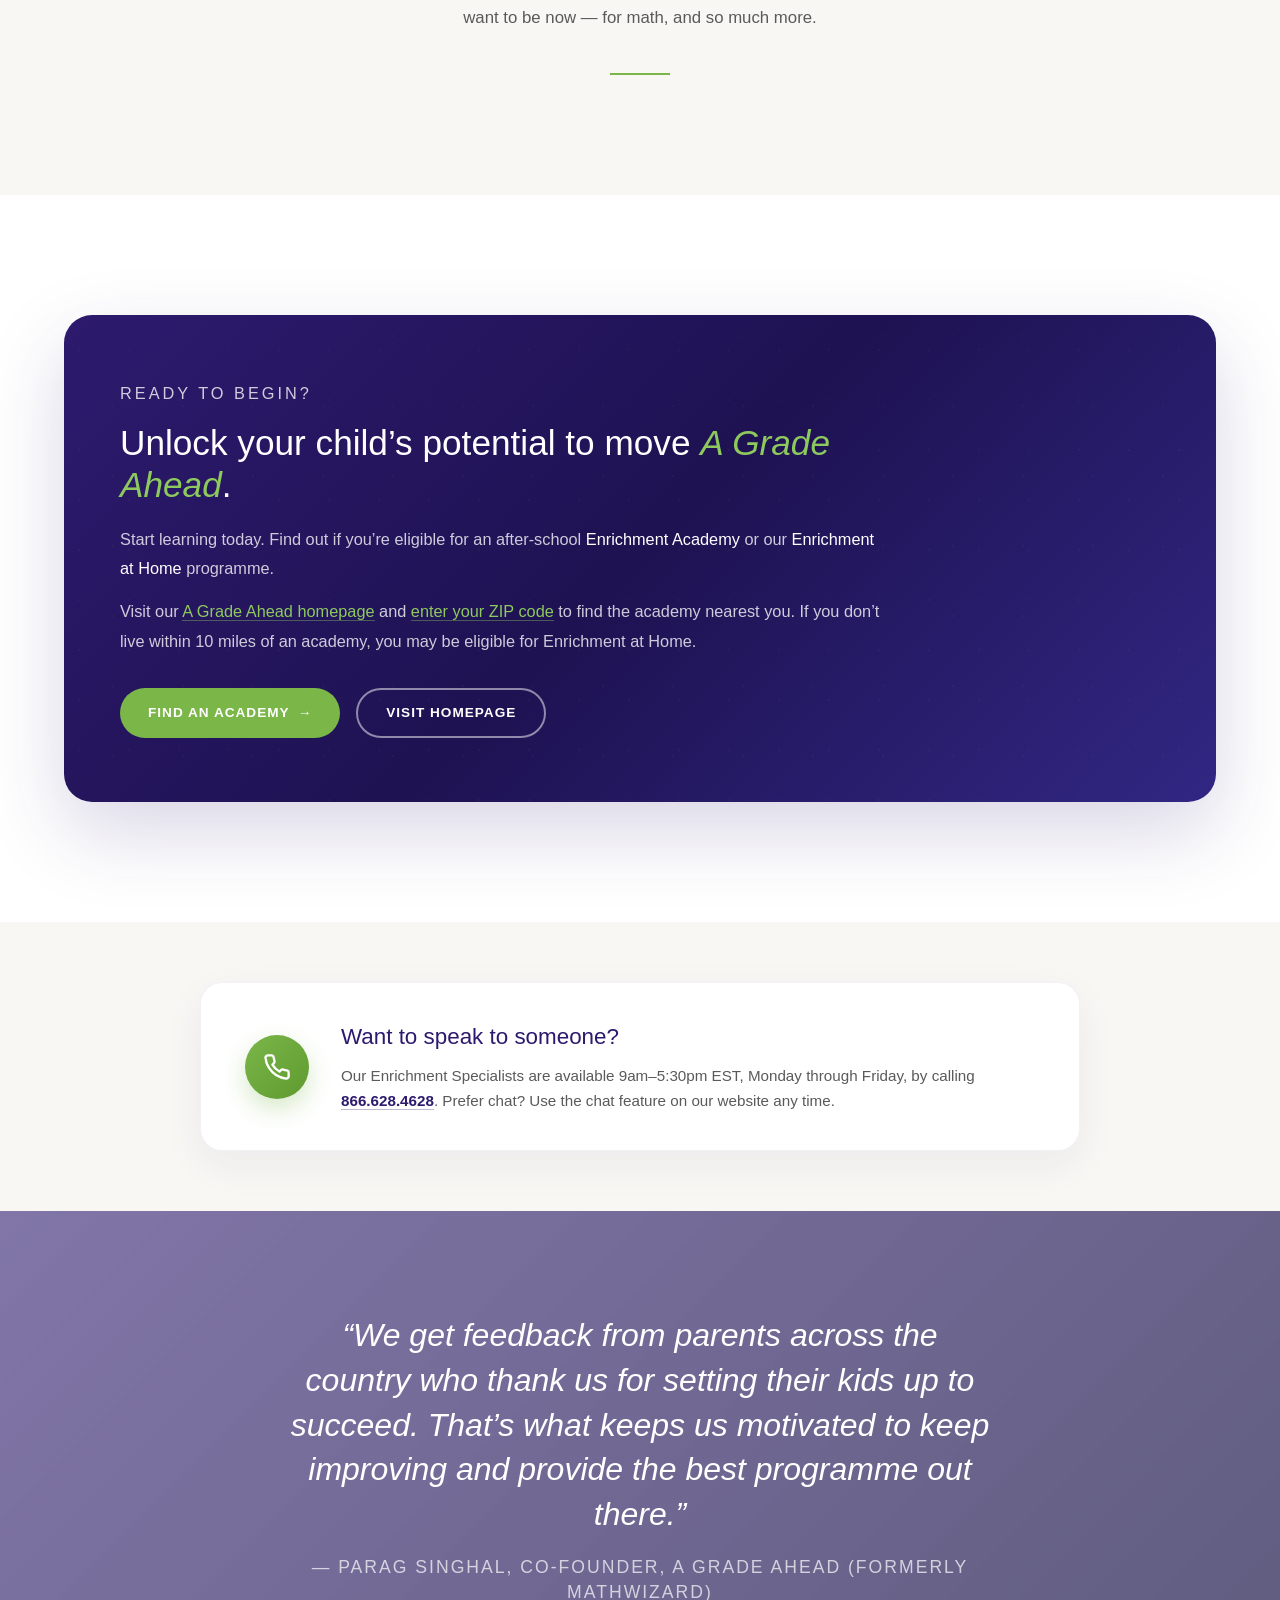
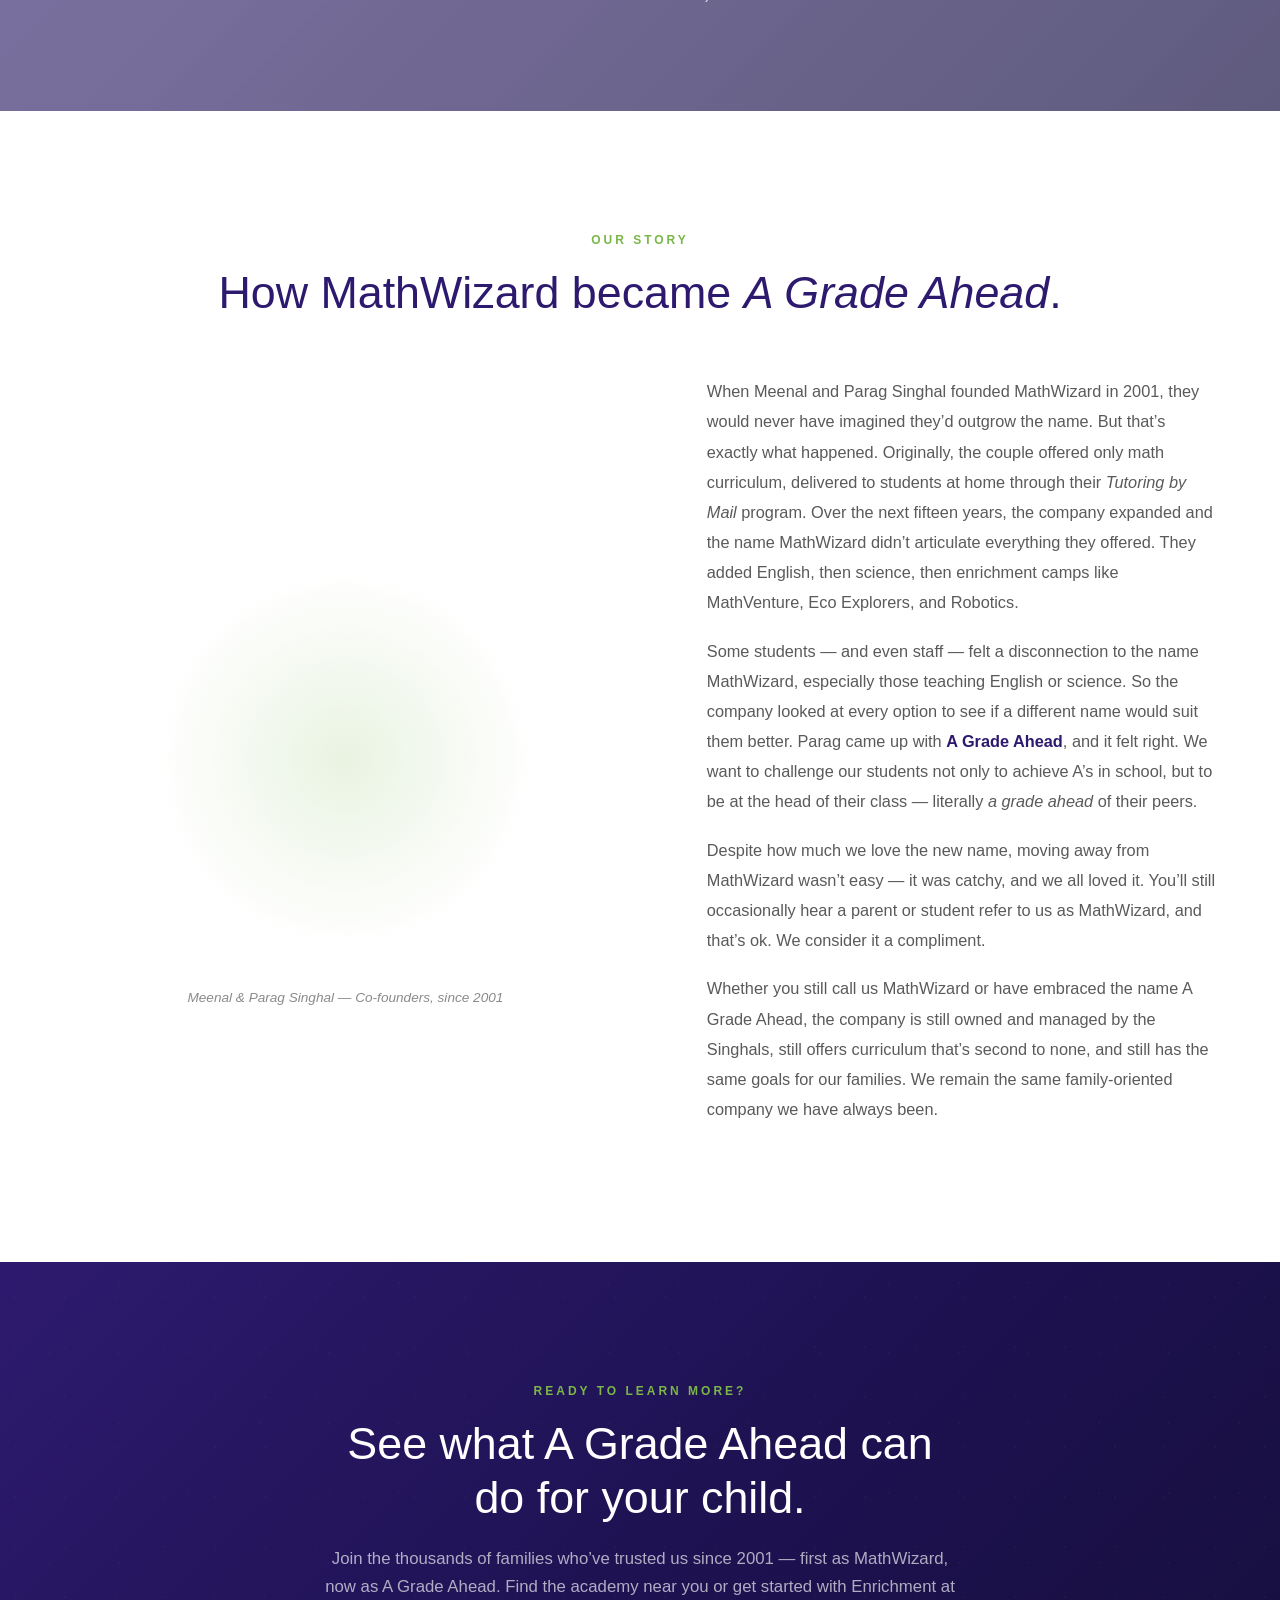
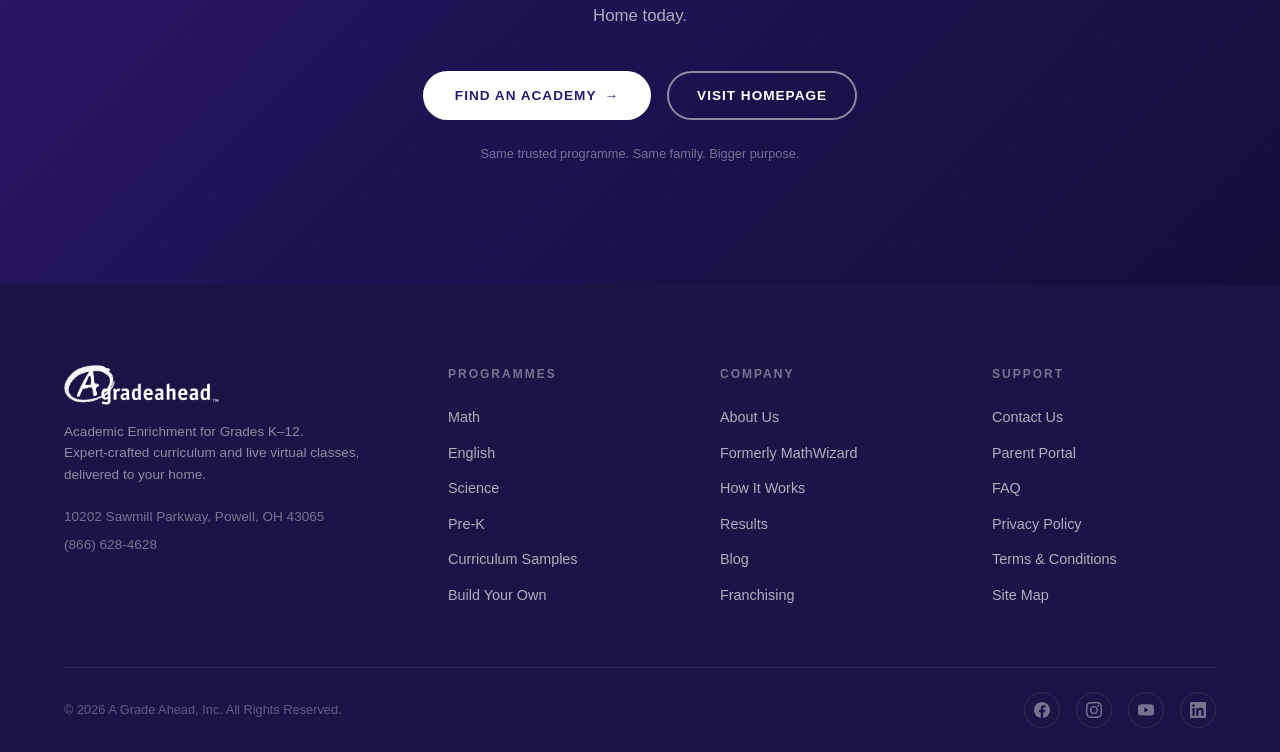
==== commit 75104686: "Switch site to Arial Narrow per brand spec Client feedback (Rojers Christian): brand font is Arial N" ====
--- a/formerly-mathwizard.html
+++ b/formerly-mathwizard.html
@@ -10,9 +10,6 @@
   <link rel="preload" as="image" href="agradeahead-assets/hero-fallback.jpg" fetchpriority="high">
   <link rel="preload" as="video" href="agradeahead-assets/hero-video.mp4" type="video/mp4">
 
-  <link rel="preconnect" href="https://fonts.googleapis.com">
-  <link rel="preconnect" href="https://fonts.gstatic.com" crossorigin>
-  <link href="https://fonts.googleapis.com/css2?family=Playfair+Display:wght@400;500;600;700&family=Inter:wght@300;400;500;600;700&display=swap" rel="stylesheet">
 
   <link rel="stylesheet" href="css/styles.css">
 
--- a/css/styles.css
+++ b/css/styles.css
@@ -20,8 +20,10 @@
   --text-dark: #2C2C2C;
   --text-mid: #5A5A5A;
   --text-light: #8A8A8A;
-  --font-heading: 'Playfair Display', Georgia, serif;
-  --font-body: 'Inter', -apple-system, sans-serif;
+  /* Brand font: Arial Narrow. Falls back to Arial on devices that don't have it
+     (most Macs/iOS/Android). Both heading and body use the same family per brand spec. */
+  --font-heading: 'Arial Narrow', Arial, sans-serif;
+  --font-body: 'Arial Narrow', Arial, sans-serif;
 }
 
 html { scroll-behavior: smooth; font-size: 16px; }
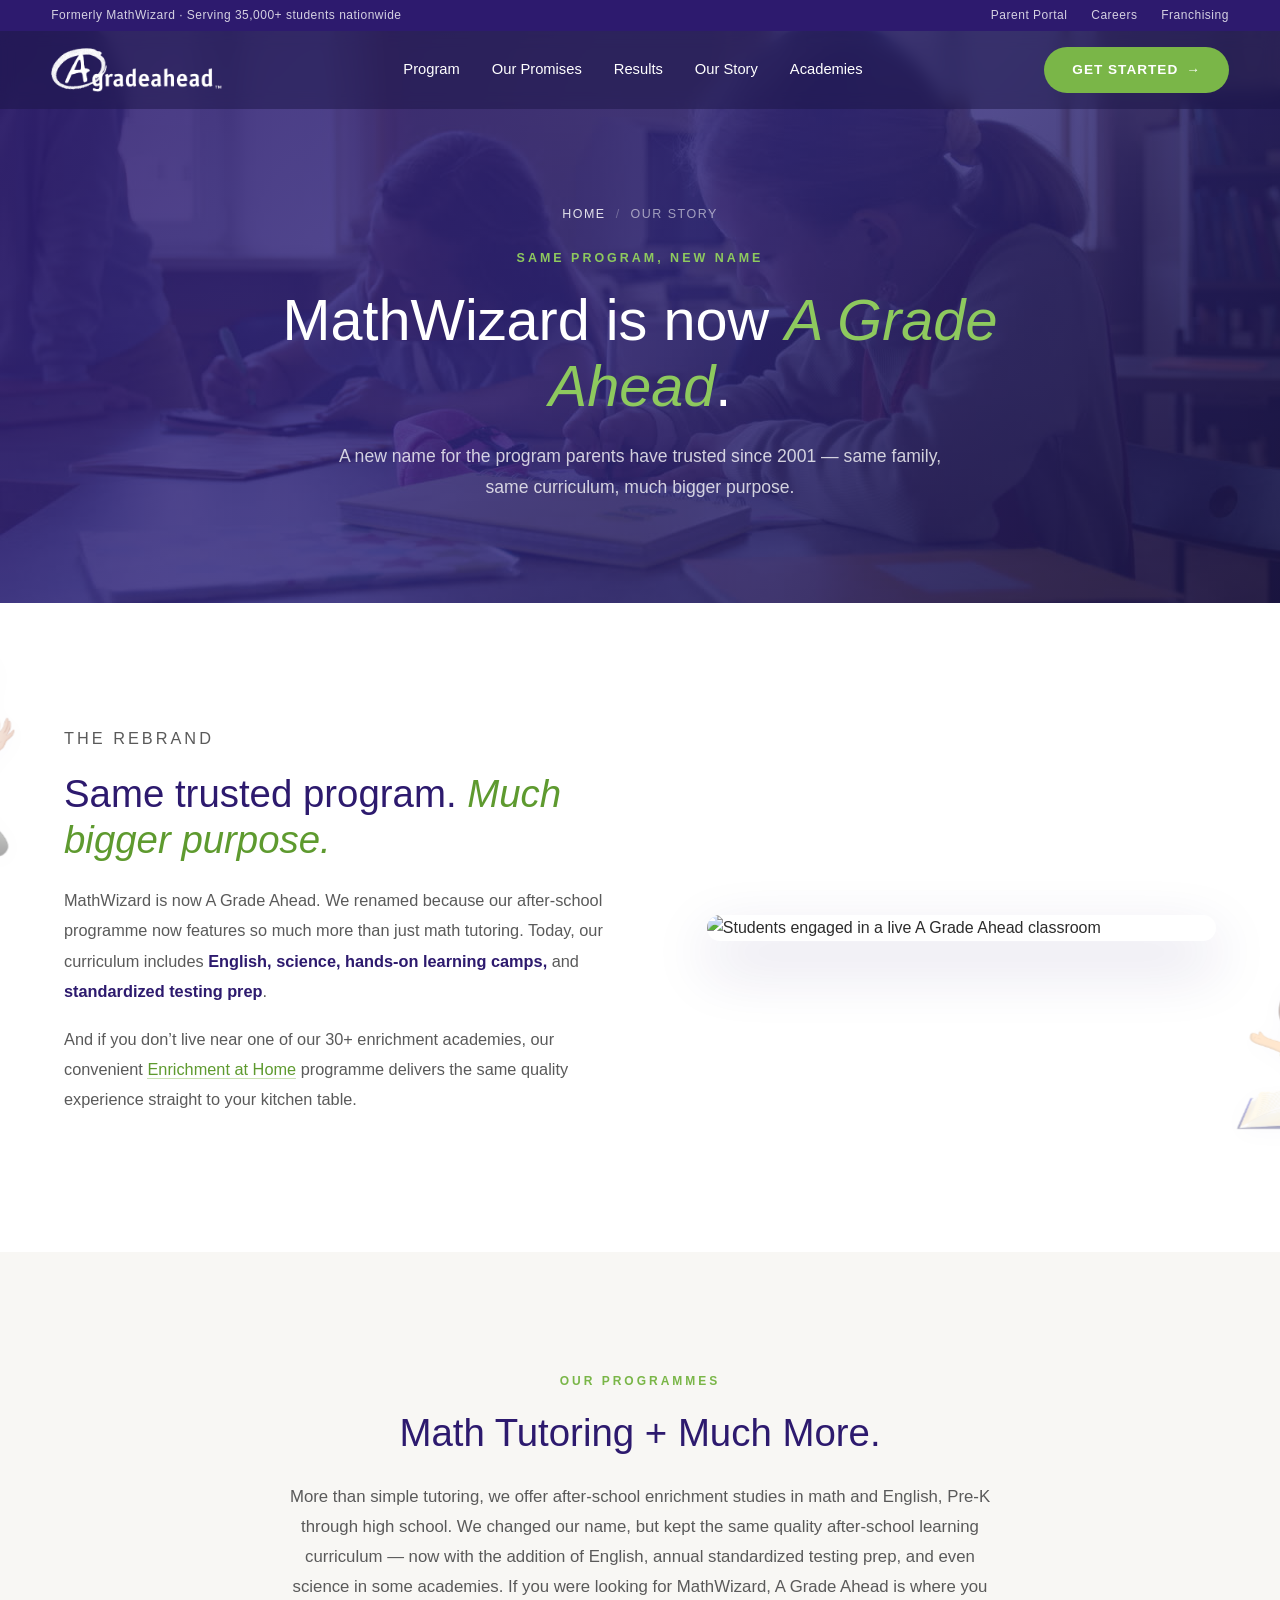
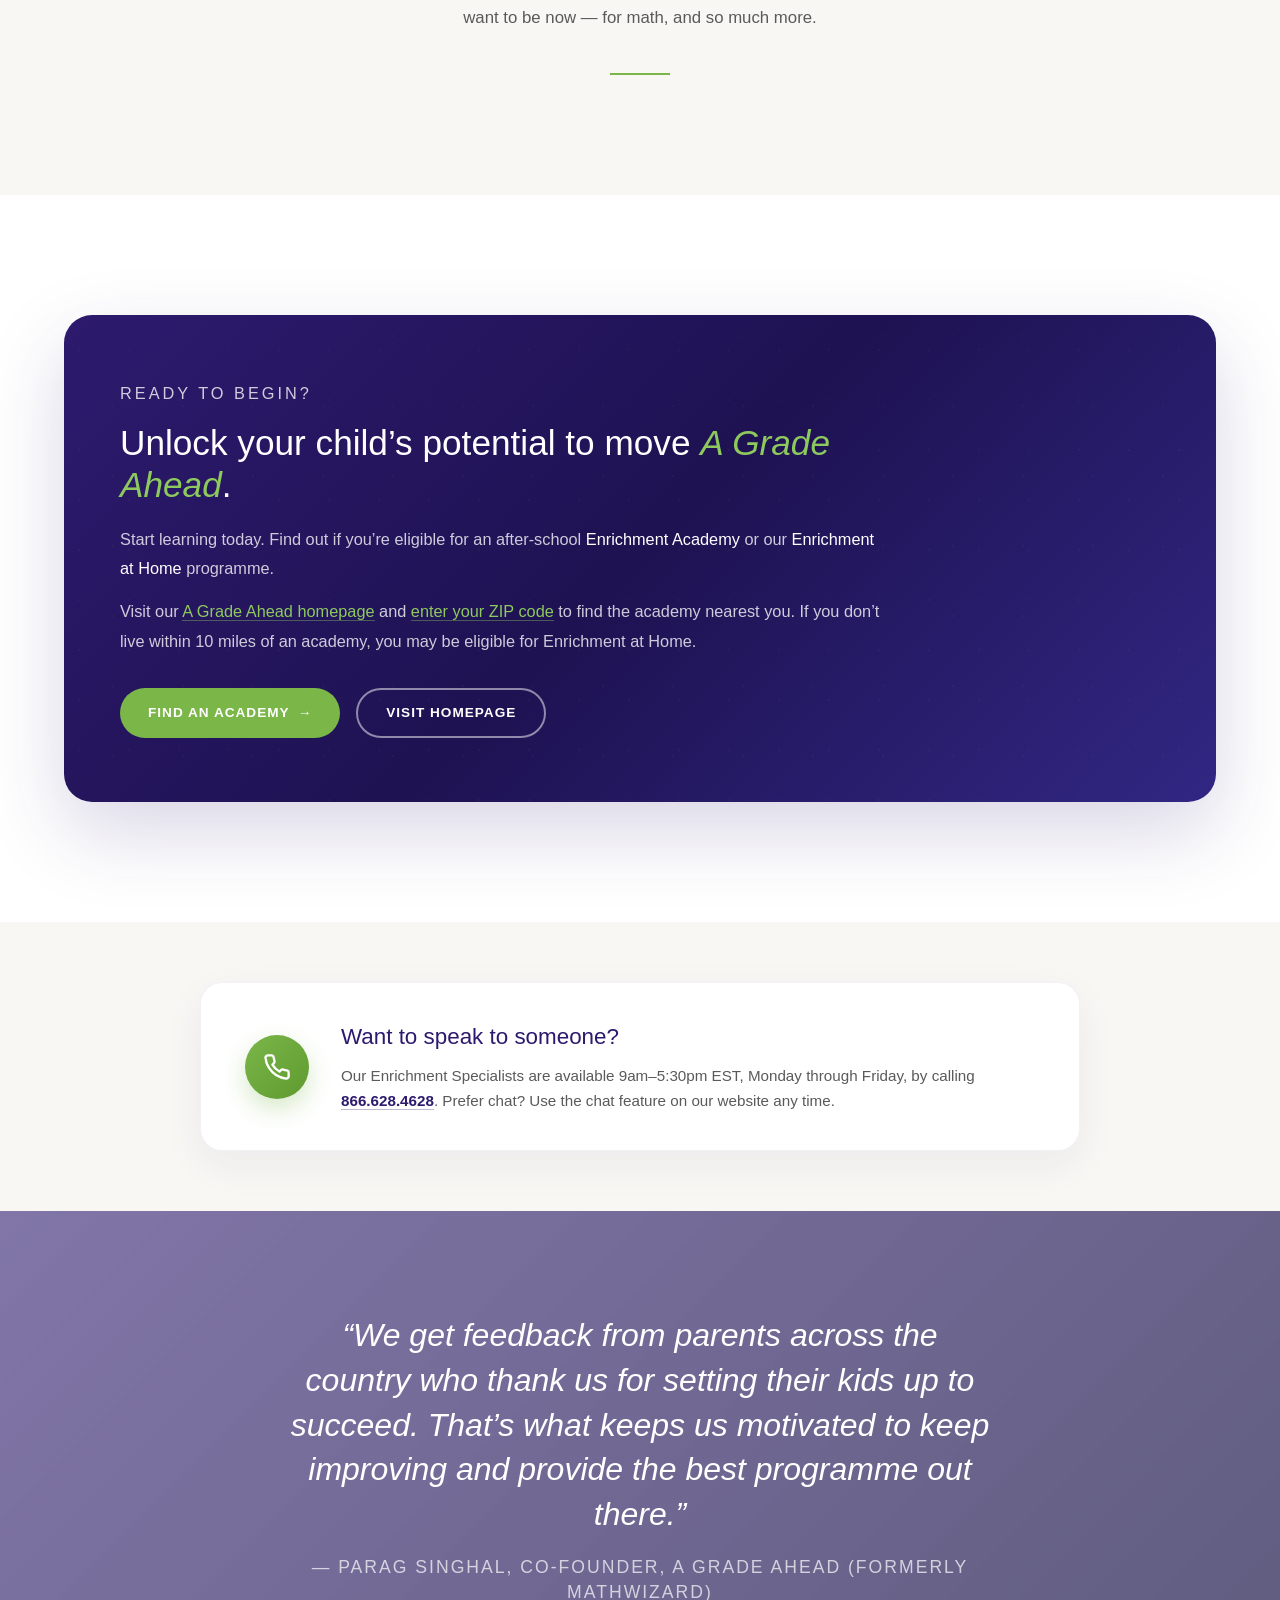
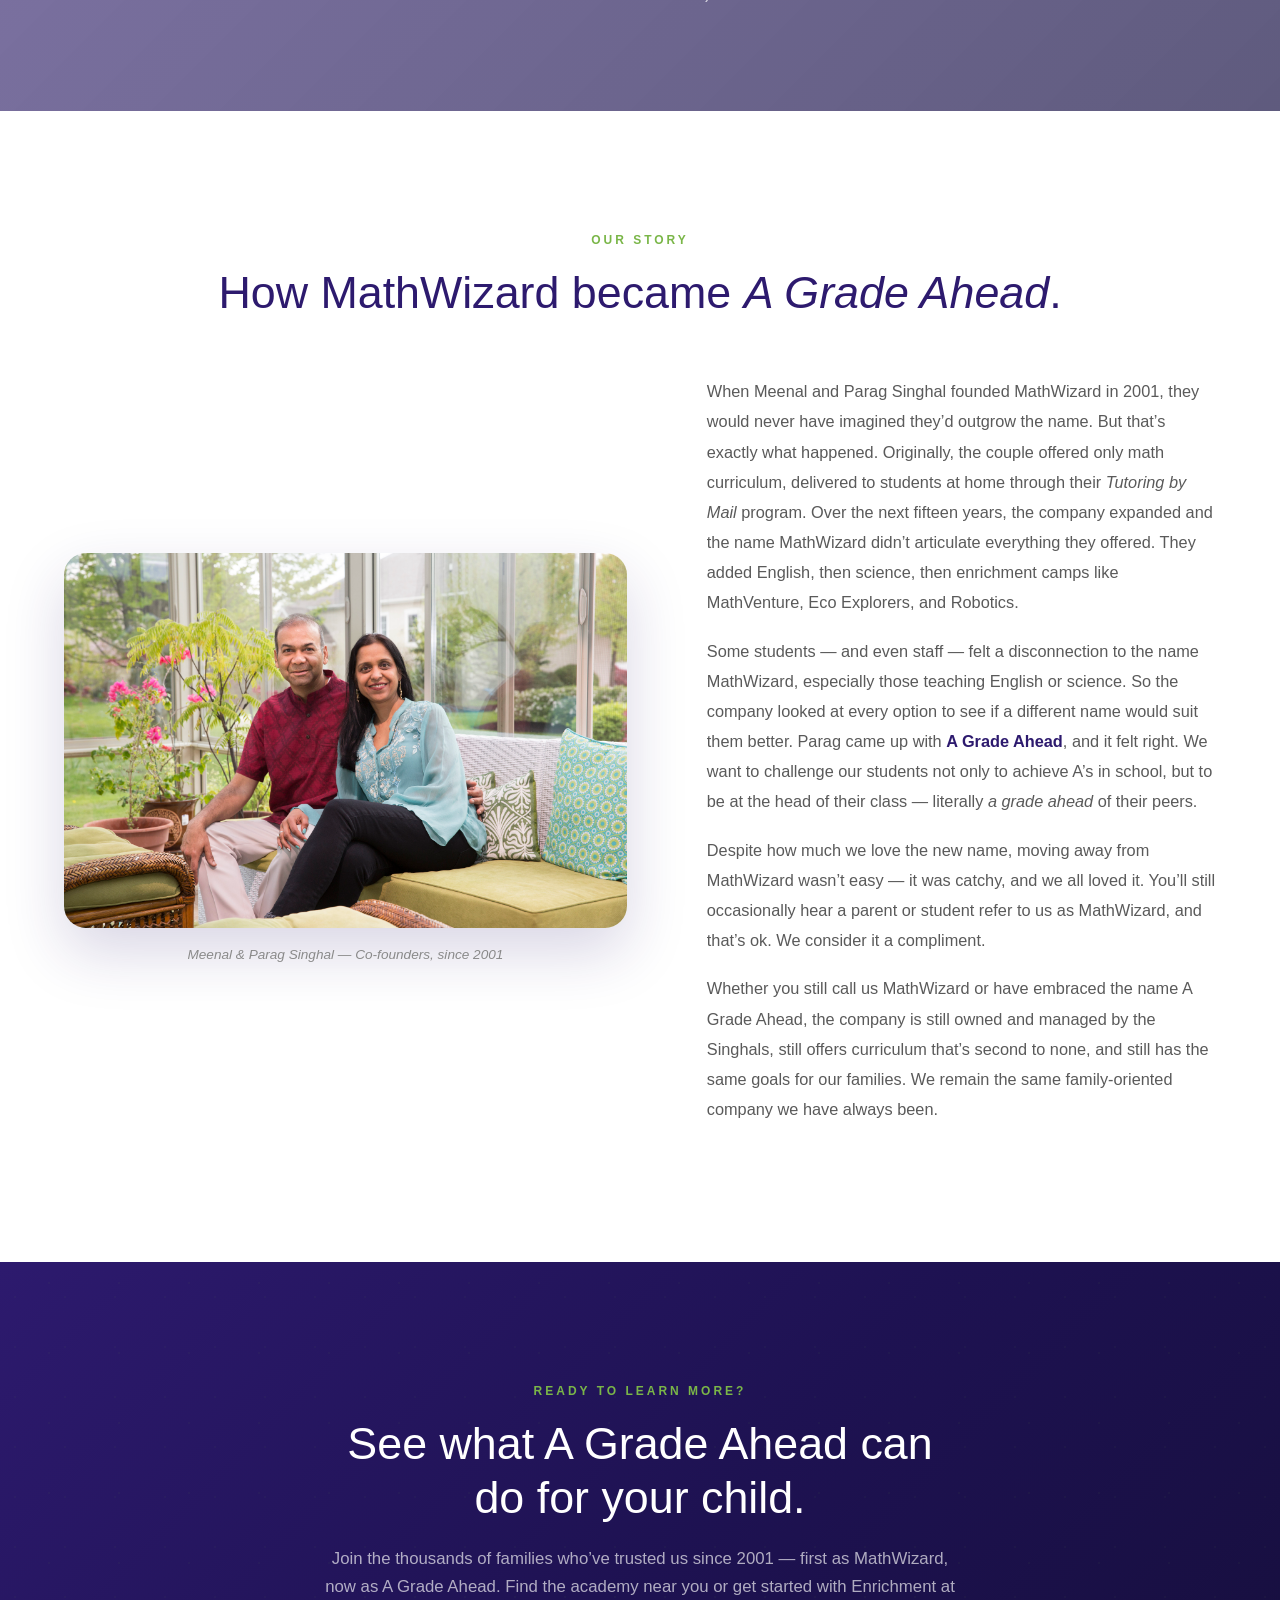
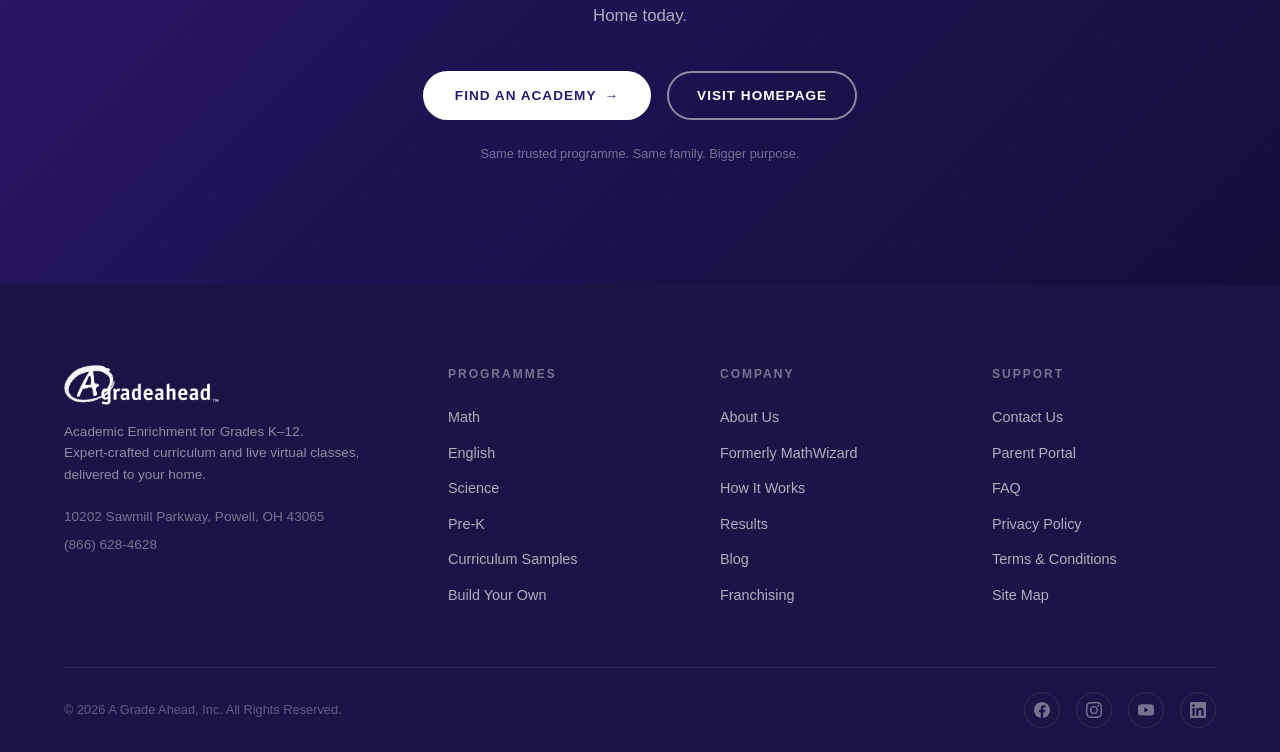
==== commit 9496889c: "Swap founders placeholder for real Parag & Meenal photo - Copy "Parag and Meenal.jpg" from client ar" ====
--- a/formerly-mathwizard.html
+++ b/formerly-mathwizard.html
@@ -222,9 +222,9 @@
           <p>Despite how much we love the new name, moving away from MathWizard wasn&rsquo;t easy &mdash; it was catchy, and we all loved it. You&rsquo;ll still occasionally hear a parent or student refer to us as MathWizard, and that&rsquo;s ok. We consider it a compliment.</p>
           <p>Whether you still call us MathWizard or have embraced the name A Grade Ahead, the company is still owned and managed by the Singhals, still offers curriculum that&rsquo;s second to none, and still has the same goals for our families. We remain the same family-oriented company we have always been.</p>
         </div>
-        <div class="split-grid__media split-grid__media--illustration animate-on-scroll">
-          <img src="agradeahead-assets/kid-reading-books-transparent.png" alt="">
-          <span class="split-grid__caption" style="position: absolute; bottom: -40px; left: 0; right: 0;">Meenal &amp; Parag Singhal &mdash; Co-founders, since 2001</span>
+        <div class="split-grid__media animate-on-scroll">
+          <img src="agradeahead-assets/photos/founders-singhal.jpg" alt="Meenal and Parag Singhal, co-founders of A Grade Ahead" loading="lazy">
+          <span class="split-grid__caption">Meenal &amp; Parag Singhal &mdash; Co-founders, since 2001</span>
         </div>
       </div>
     </div>
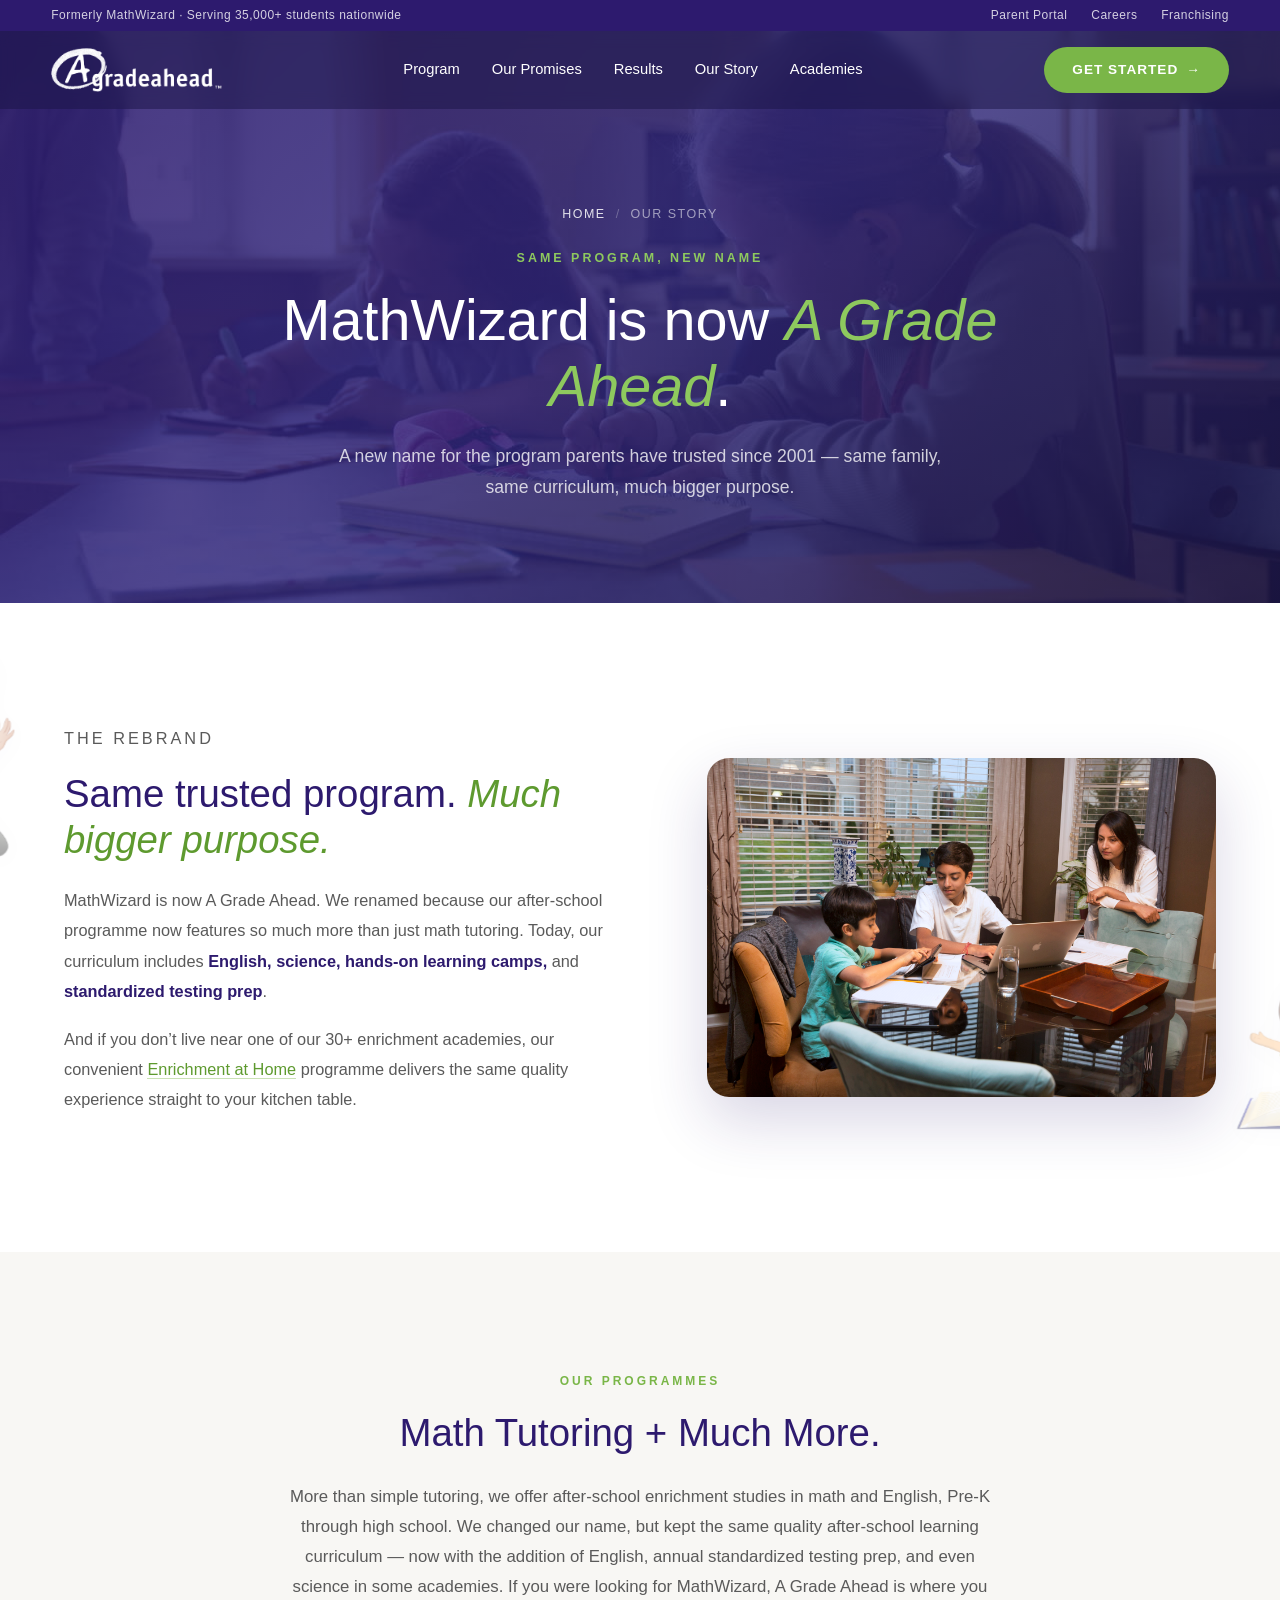
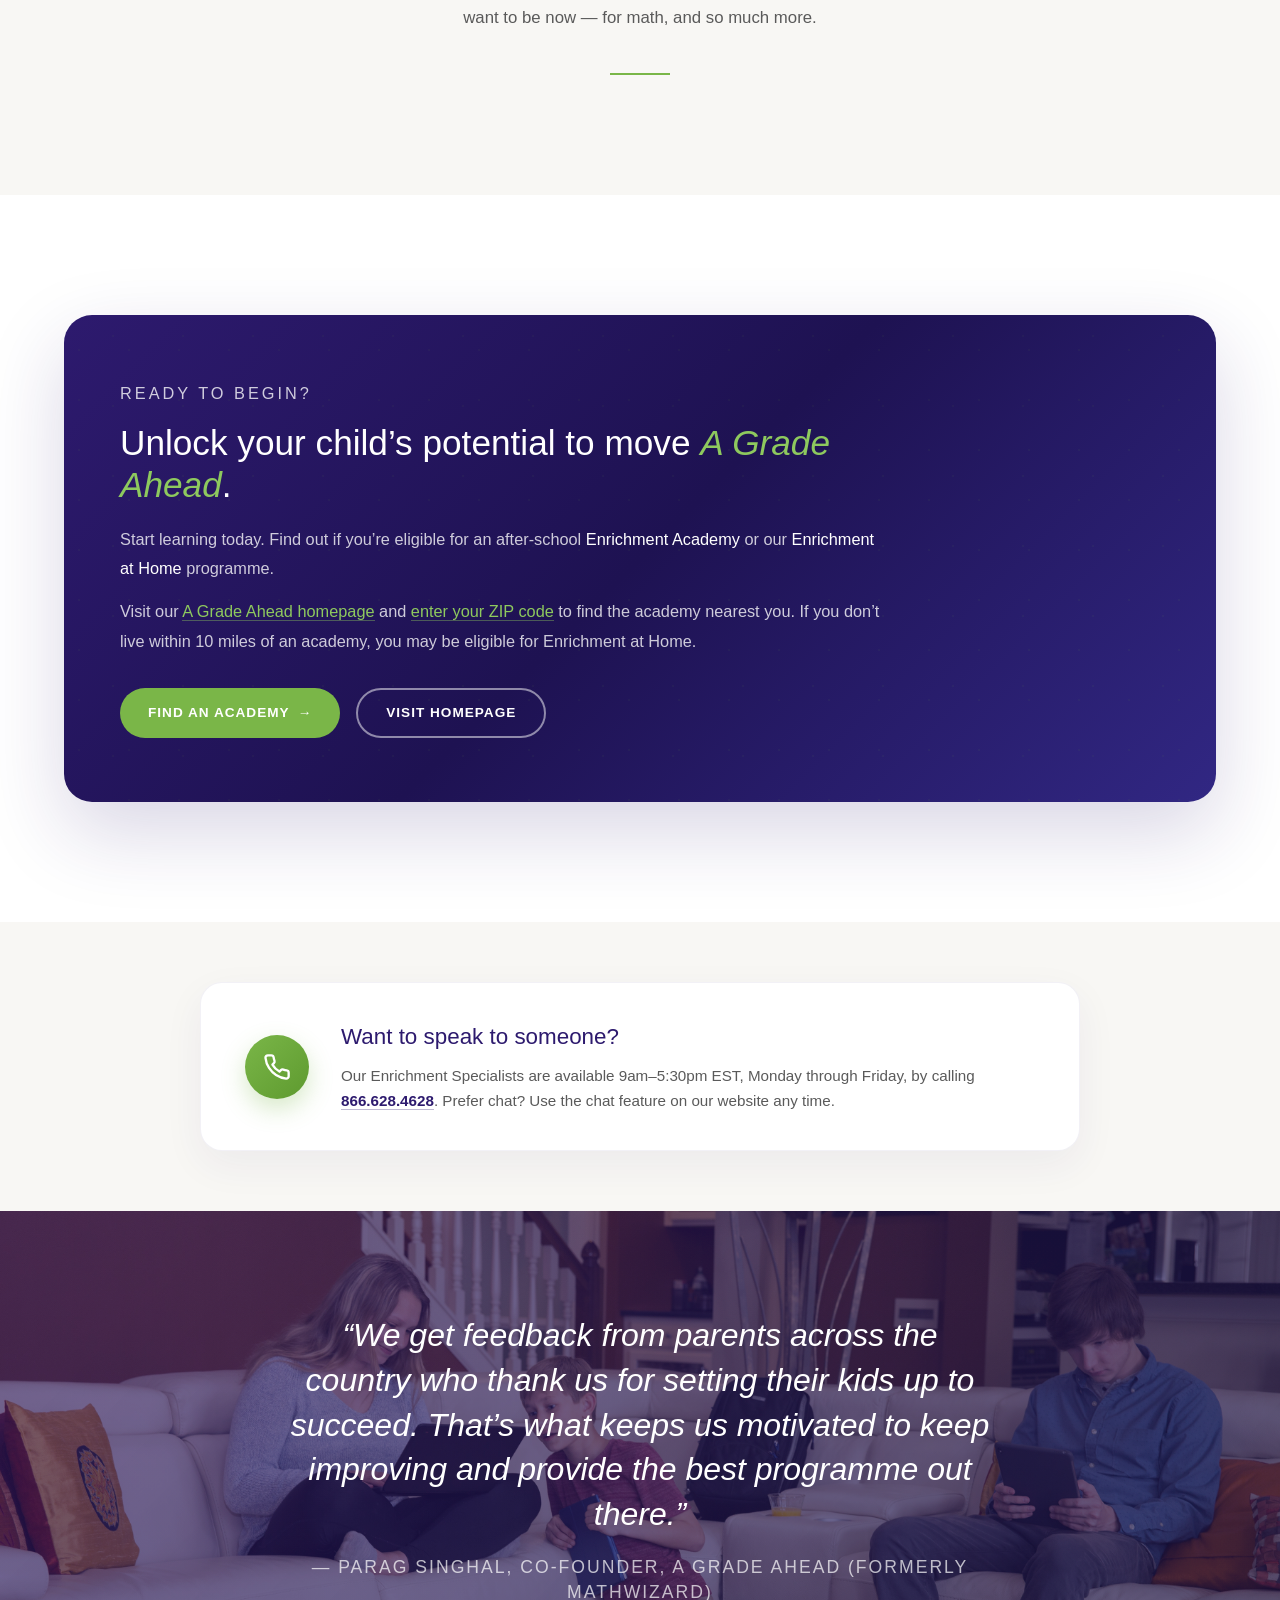
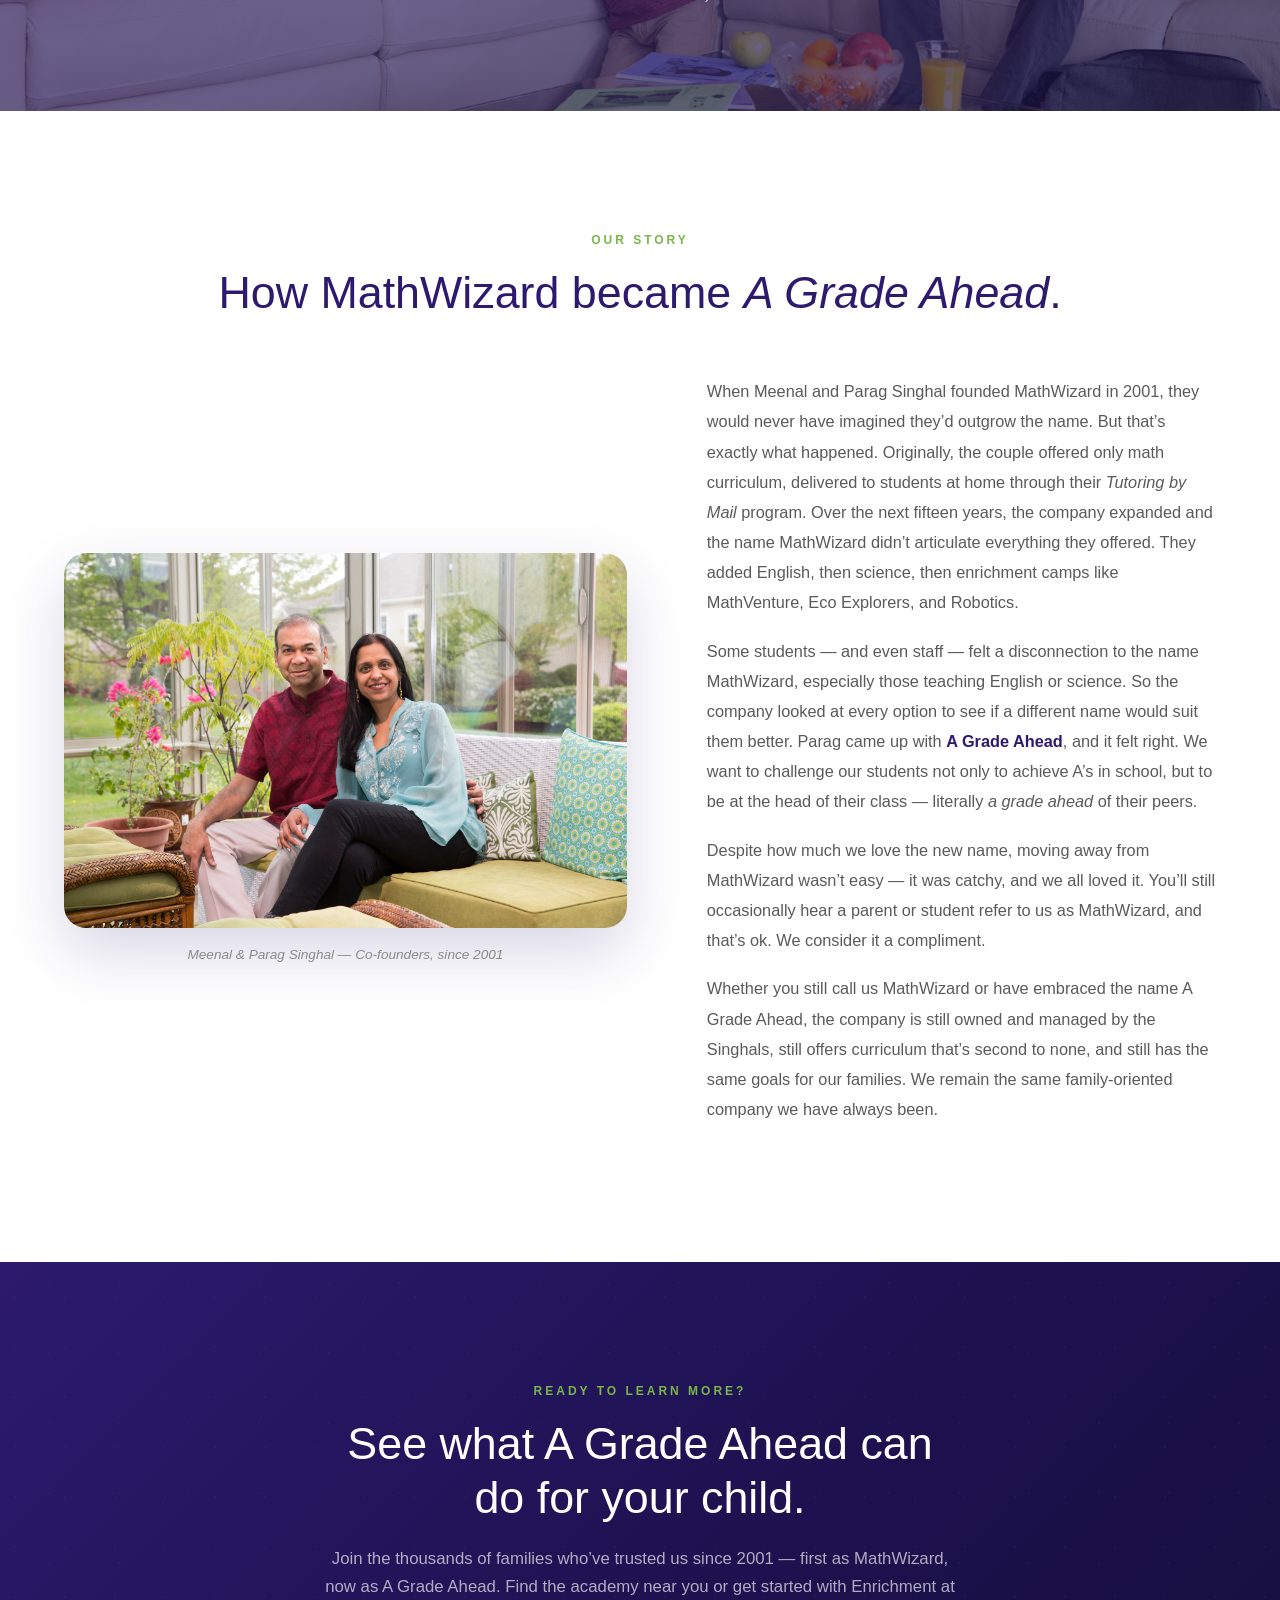
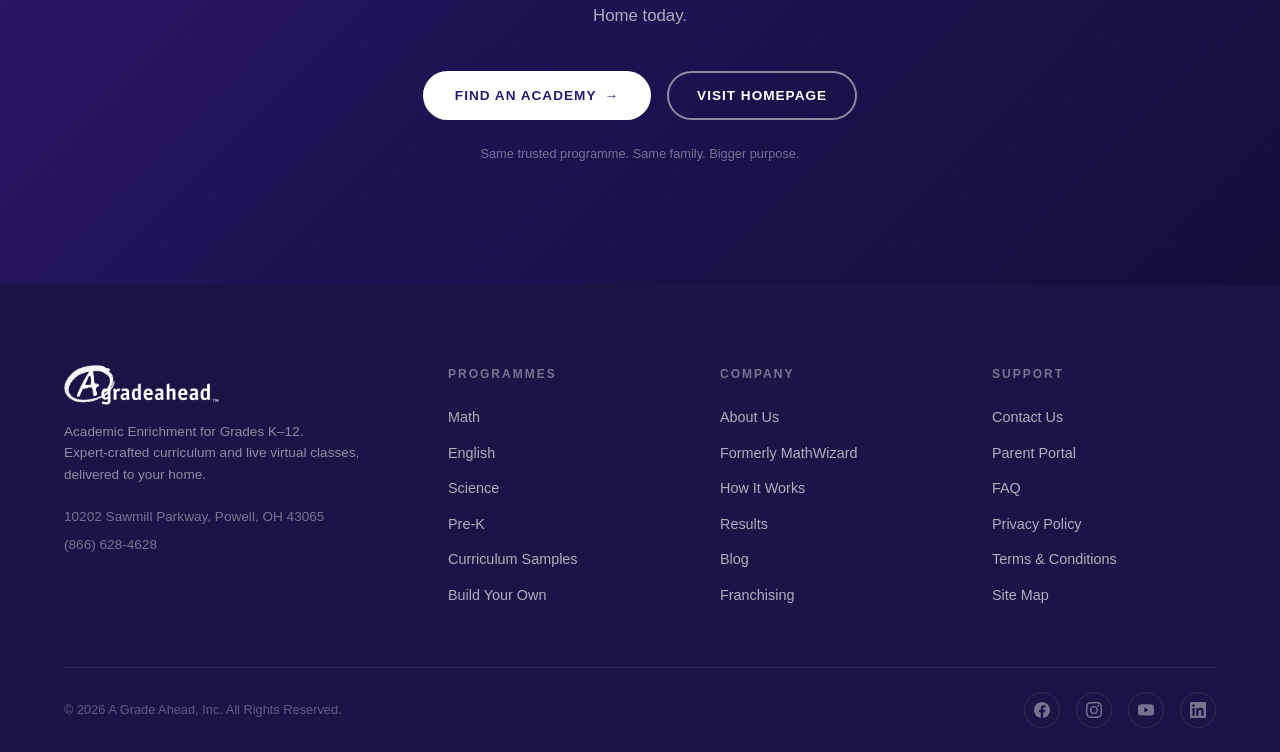
==== commit 82f37743: "Swap stock Freepik photos for branded client photos Client provided photo shoots of A Grade Ahead fa" ====
--- a/formerly-mathwizard.html
+++ b/formerly-mathwizard.html
@@ -144,7 +144,7 @@
           <p>And if you don&rsquo;t live near one of our 30+ enrichment academies, our convenient <a href="home.html#zip">Enrichment at Home</a> programme delivers the same quality experience straight to your kitchen table.</p>
         </div>
         <div class="split-grid__media animate-on-scroll animate-delay-2">
-          <img src="https://img.b2bpic.net/premium-photo/online-remote-learning-school-kids-with-computer-having-video-conference-chat-with-teacher-class-child-studying-home-homeschooling-concept_265223-157182.jpg" alt="Students engaged in a live A Grade Ahead classroom" loading="lazy">
+          <img src="agradeahead-assets/photos/mathwizard-intro.jpg" alt="The Dave family learning together on an iPad" loading="lazy">
         </div>
       </div>
     </div>
@@ -199,7 +199,7 @@
 
   <!-- ===== IMAGE BREAK (Parag's quote) ===== -->
   <section class="image-break">
-    <img class="image-break__img" src="https://img.b2bpic.net/premium-photo/father-helping-supporting-his-daughter-with-homeschool-while-staying-home_58466-13958.jpg" alt="Father supporting his daughter with homeschool" loading="lazy">
+    <img class="image-break__img" src="agradeahead-assets/photos/image-break-mathwizard.jpg" alt="The Helming family at home on the couch" loading="lazy">
     <div class="image-break__overlay">
       <blockquote class="image-break__quote animate-on-scroll">
         &ldquo;We get feedback from parents across the country who thank us for setting their kids up to succeed. That&rsquo;s what keeps us motivated to keep improving and provide the best programme out there.&rdquo;<br>
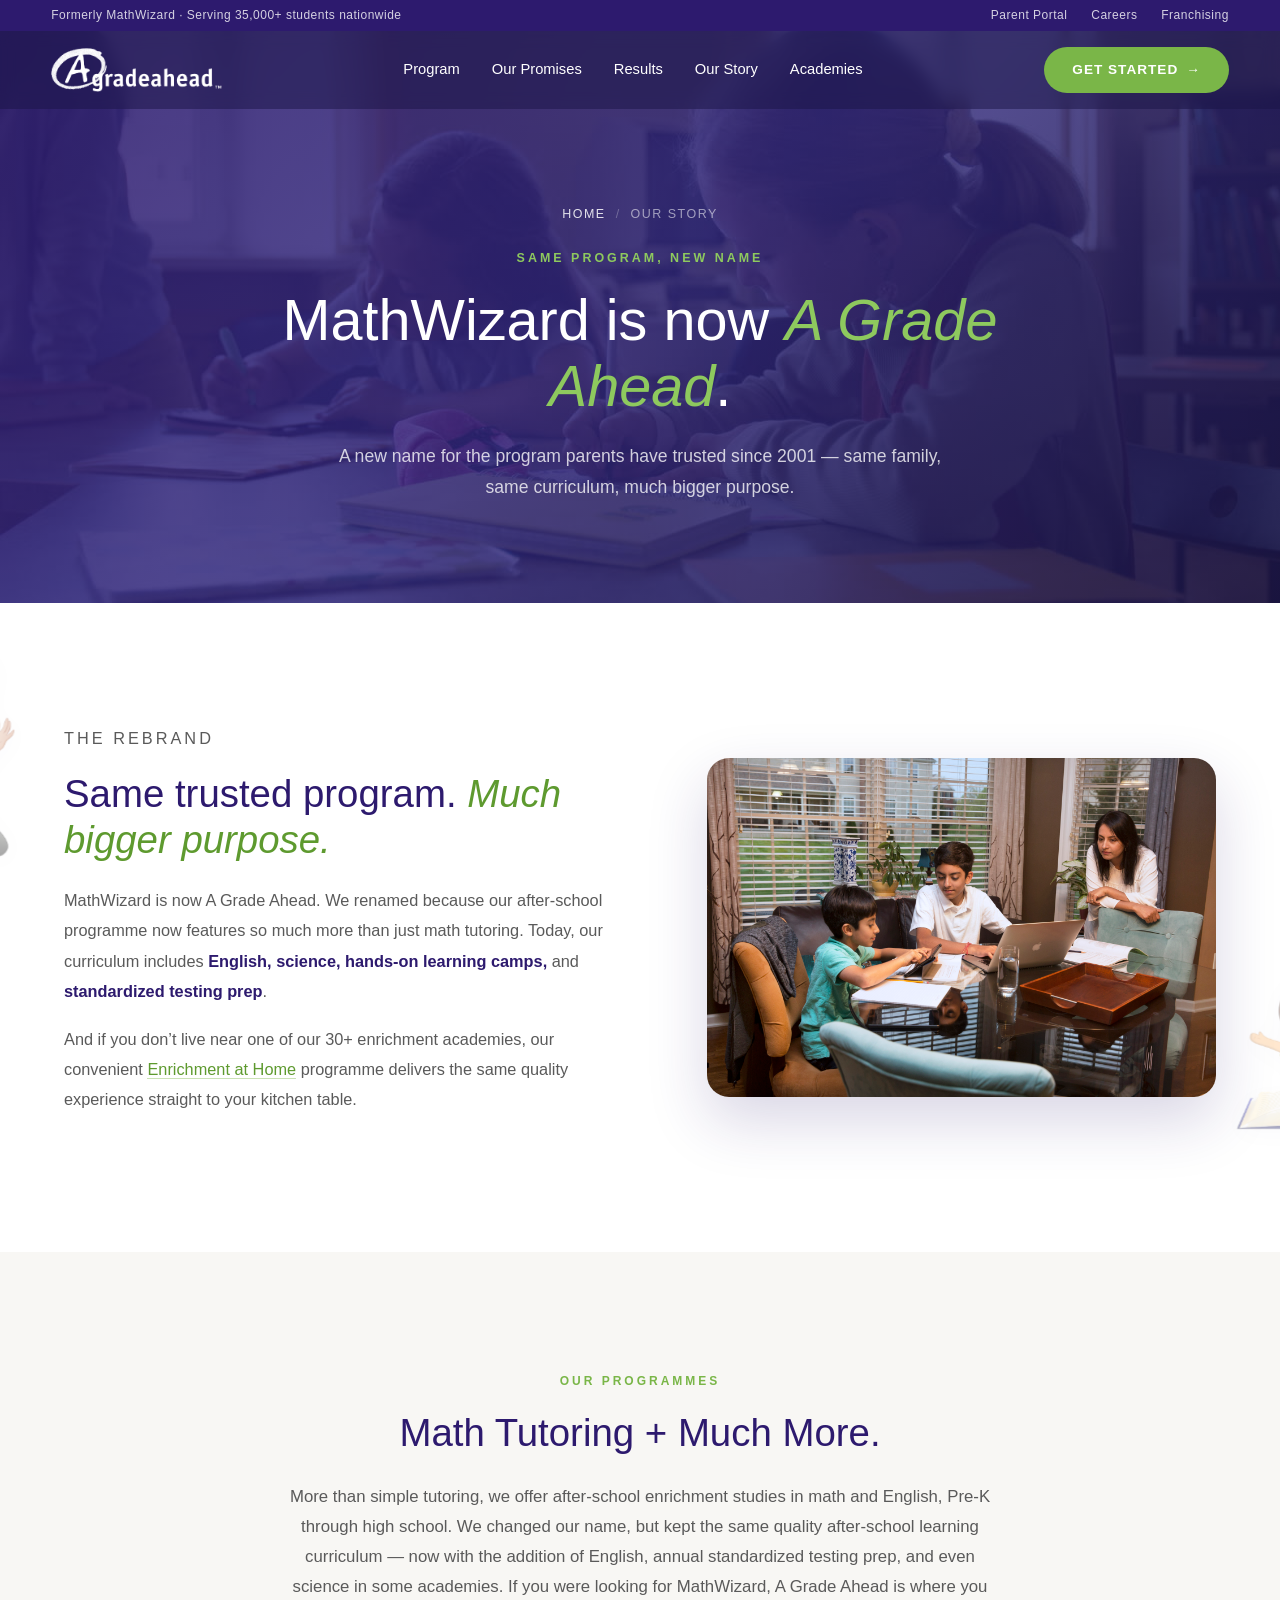
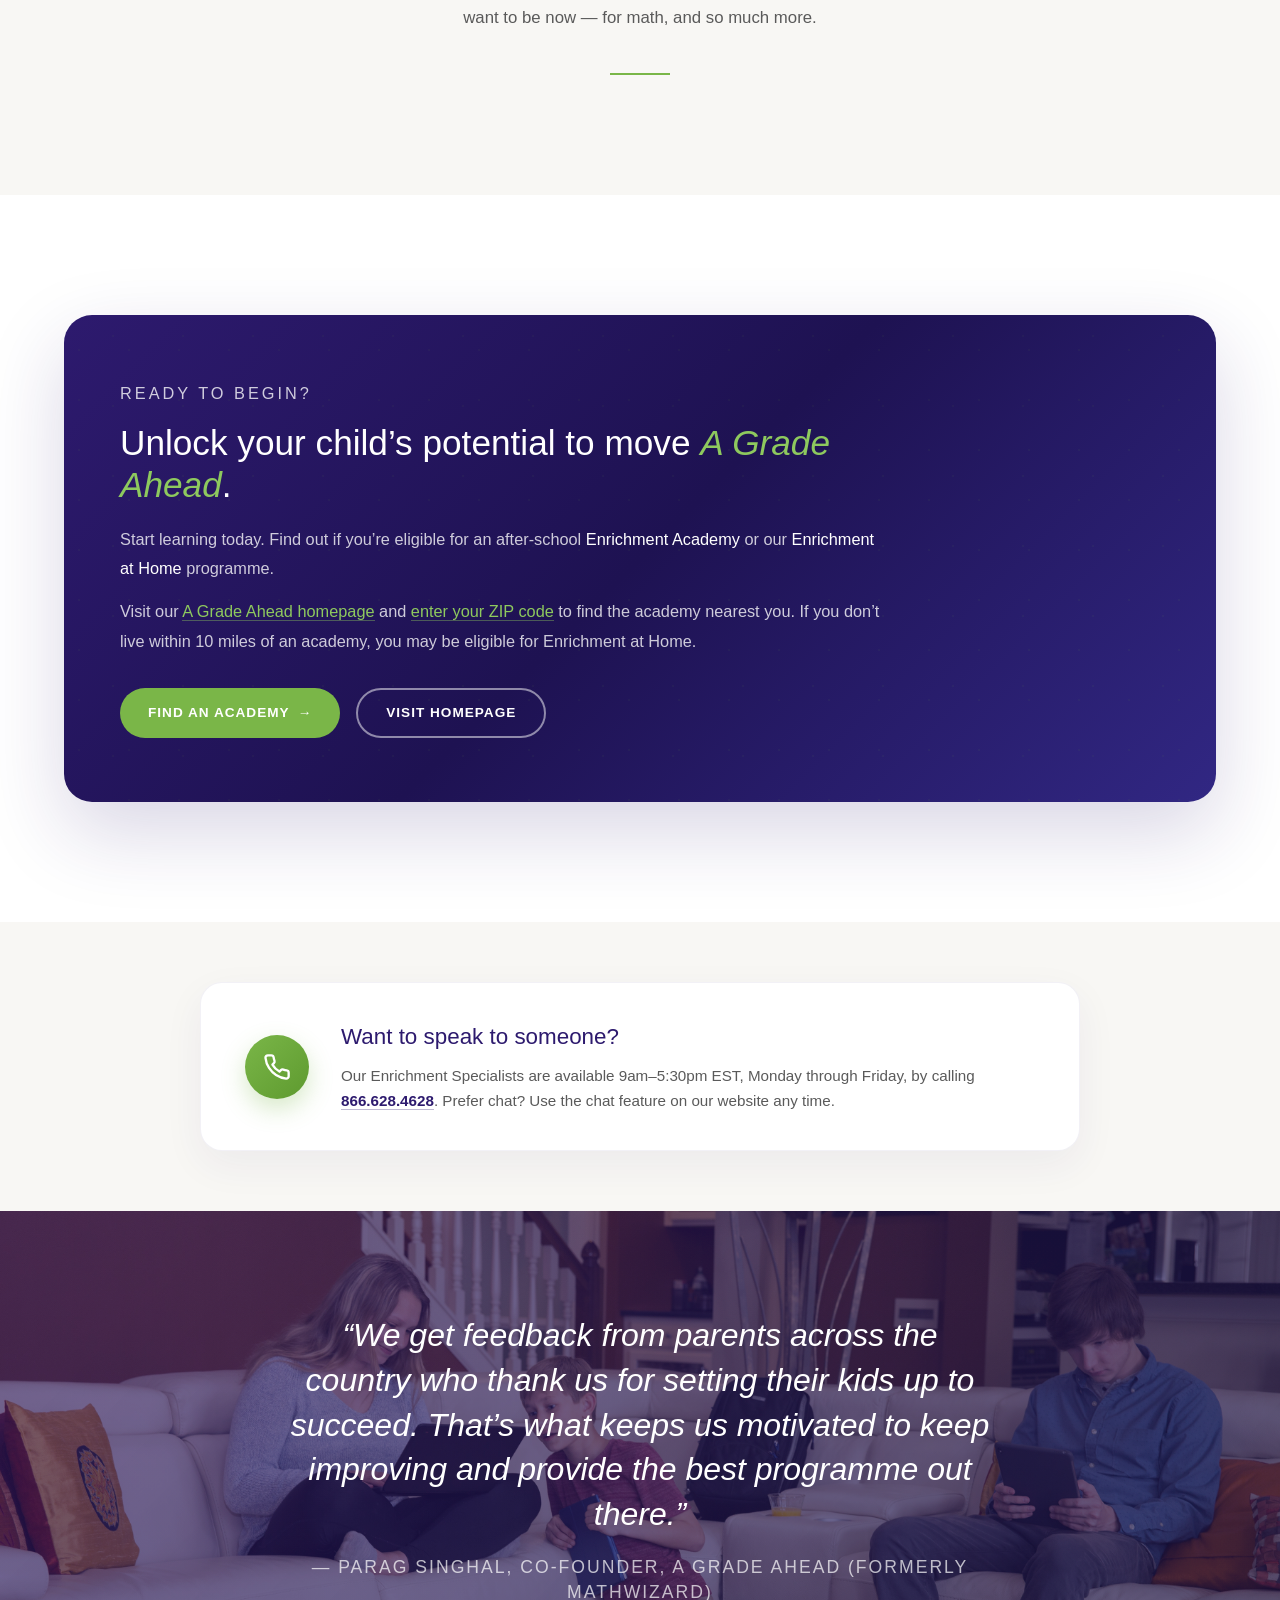
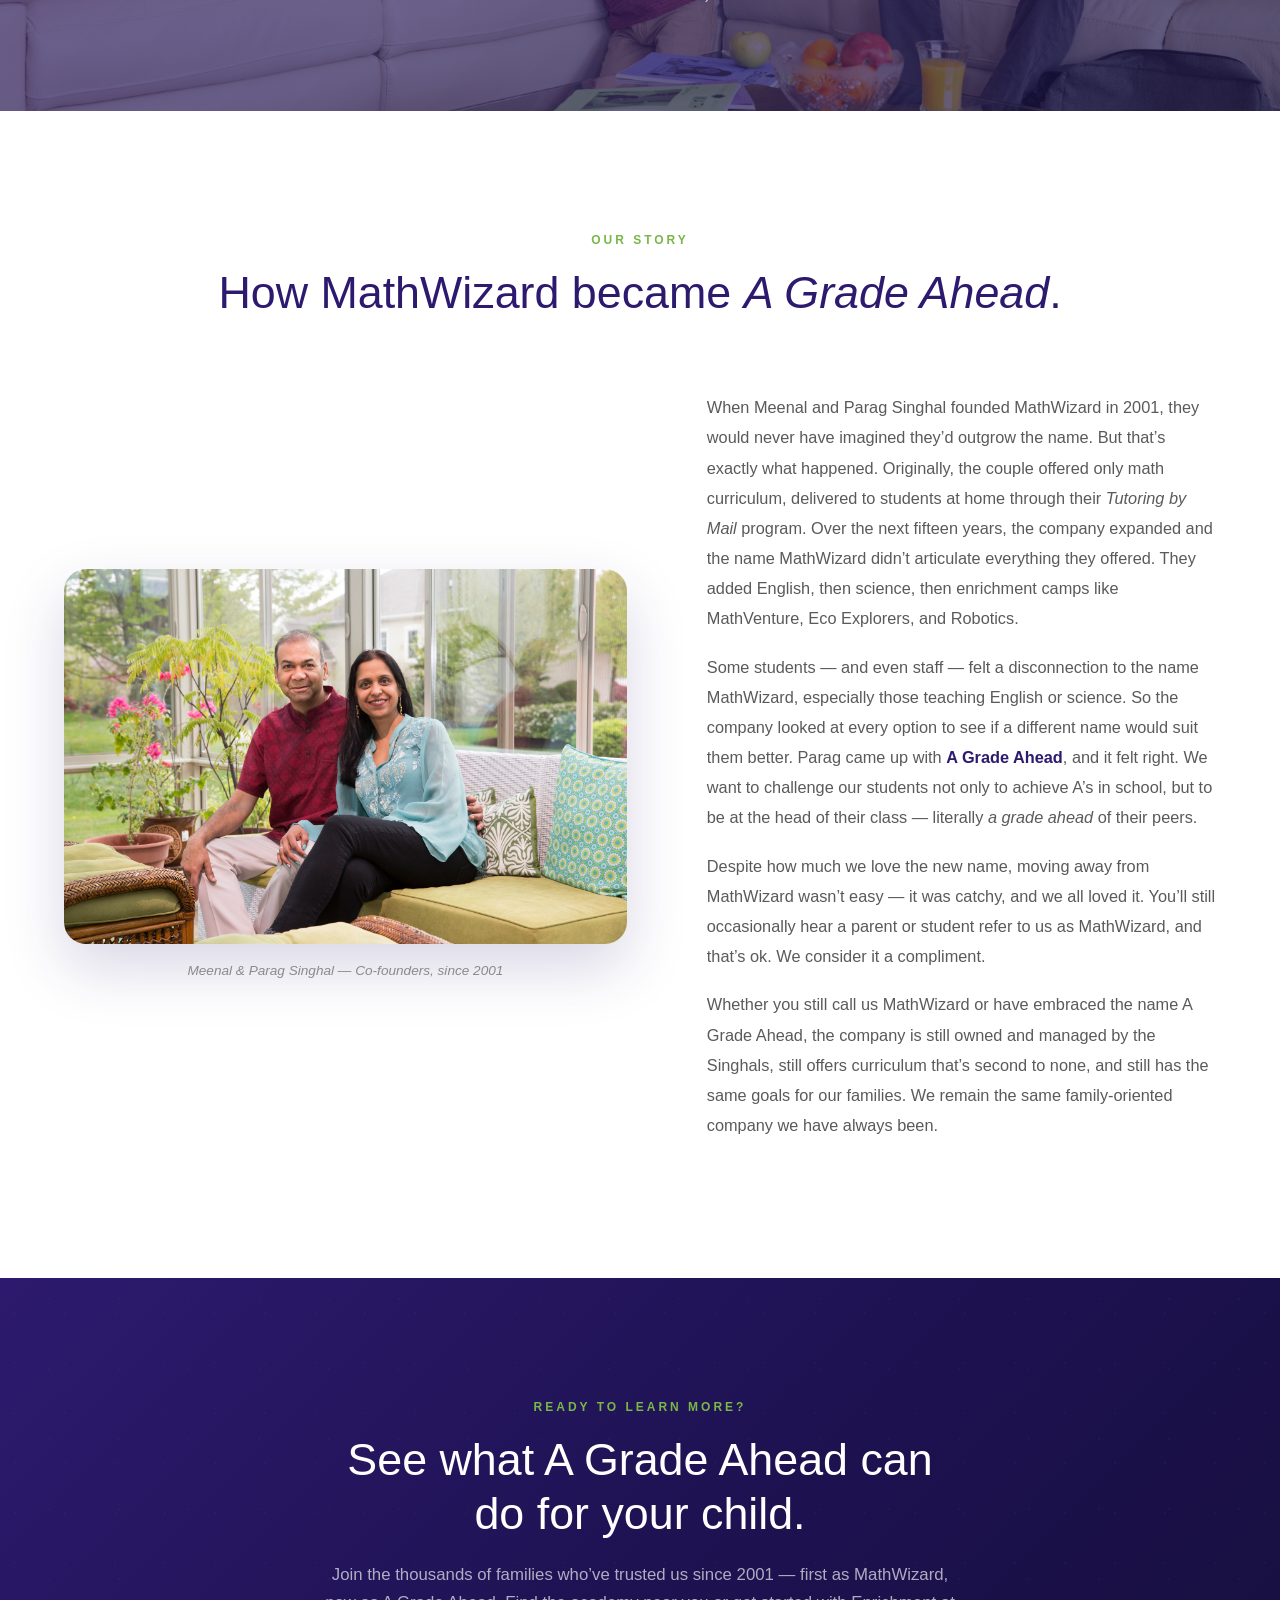
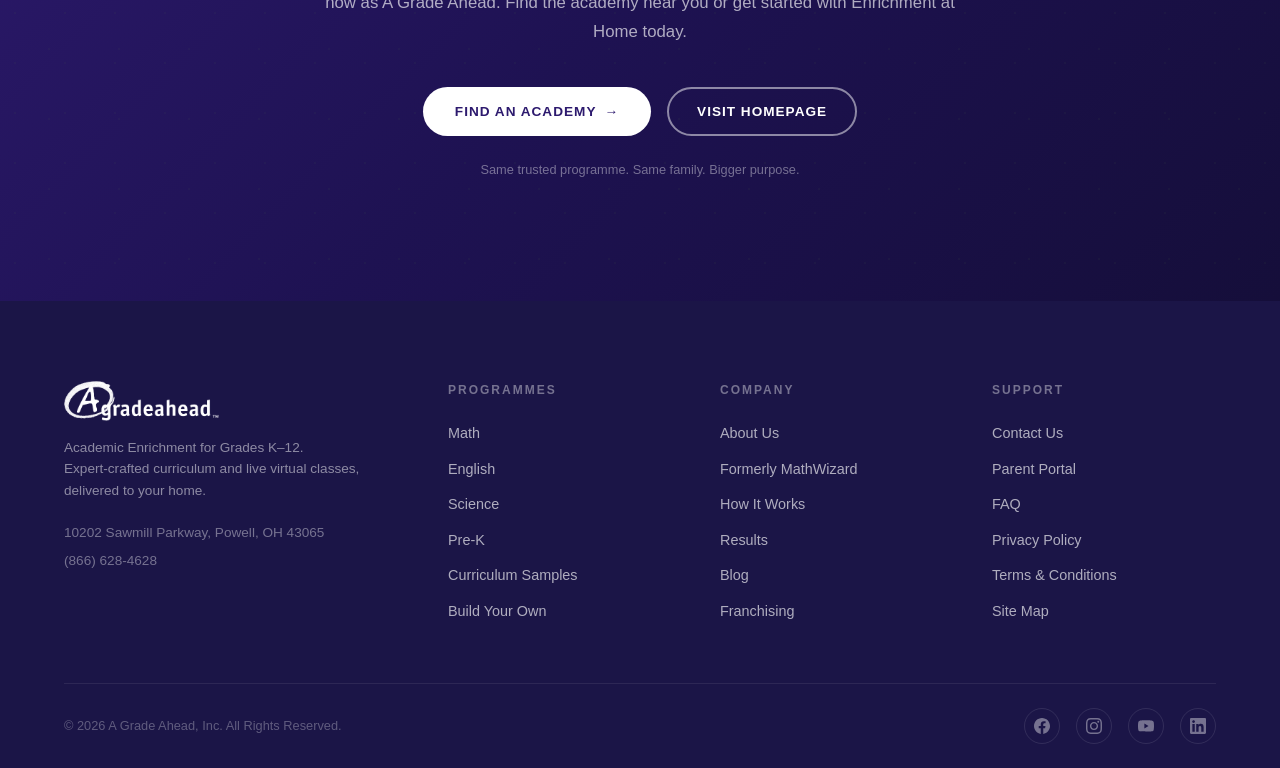
==== commit fbaedca3: "WordPress prep: external scripts, no inline styles, main wrapper Per developer feedback ahead of cus" ====
--- a/formerly-mathwizard.html
+++ b/formerly-mathwizard.html
@@ -13,46 +13,6 @@
 
   <link rel="stylesheet" href="css/styles.css">
 
-  <!-- Hero video injection (progressive-enhancement pattern) -->
-  <script>
-    (function() {
-      const fallbackSrc = 'agradeahead-assets/hero-fallback.jpg';
-      const videoSrc = 'agradeahead-assets/hero-video.mp4';
-
-      const obs = new MutationObserver(function(mutations, observer) {
-        const hero = document.getElementById('hero-video-bg');
-        if (hero) {
-          const img = document.createElement('img');
-          img.src = fallbackSrc;
-          img.className = 'hero-fallback-img';
-          img.loading = 'eager';
-          img.setAttribute('fetchpriority', 'high');
-          img.alt = '';
-          hero.appendChild(img);
-          observer.disconnect();
-        }
-      });
-      obs.observe(document.documentElement, { childList: true, subtree: true });
-
-      document.addEventListener('DOMContentLoaded', function() {
-        const hero = document.getElementById('hero-video-bg');
-        if (!hero) return;
-        const video = document.createElement('video');
-        video.autoplay = true;
-        video.muted = true;
-        video.playsInline = true;
-        video.loop = true;
-        video.setAttribute('aria-hidden', 'true');
-        video.className = 'hero-bg-video';
-        video.src = videoSrc;
-        video.addEventListener('canplaythrough', function() {
-          hero.appendChild(video);
-          var fb = hero.querySelector('.hero-fallback-img');
-          if (fb) fb.remove();
-        });
-      });
-    })();
-  </script>
 </head>
 <body>
 
@@ -115,6 +75,8 @@
     </div>
   </div>
 
+  <main id="primary" class="site-main">
+
   <!-- ===== PAGE HERO ===== -->
   <section class="page-hero">
     <div id="hero-video-bg" class="page-hero__video"></div>
@@ -181,7 +143,7 @@
   </section>
 
   <!-- ===== CONTACT CALLOUT ===== -->
-  <section class="section section--grey" style="padding: 60px 0;">
+  <section class="section section--grey section--compact">
     <div class="container">
       <div class="contact-callout animate-on-scroll">
         <div class="contact-callout__icon">
@@ -203,7 +165,7 @@
     <div class="image-break__overlay">
       <blockquote class="image-break__quote animate-on-scroll">
         &ldquo;We get feedback from parents across the country who thank us for setting their kids up to succeed. That&rsquo;s what keeps us motivated to keep improving and provide the best programme out there.&rdquo;<br>
-        <small style="font-size: 0.55em; font-style: normal; letter-spacing: 2px; text-transform: uppercase; opacity: 0.7; margin-top: 18px; display: inline-block;">&mdash; Parag Singhal, Co-founder, A Grade Ahead (formerly MathWizard)</small>
+        <small class="image-break__cite image-break__cite--tight">&mdash; Parag Singhal, Co-founder, A Grade Ahead (formerly MathWizard)</small>
       </blockquote>
     </div>
   </section>
@@ -211,7 +173,7 @@
   <!-- ===== FOUNDERS STORY ===== -->
   <section class="section drift-container">
     <div class="container">
-      <div class="section__header animate-on-scroll" style="margin-bottom: 56px;">
+      <div class="section__header animate-on-scroll">
         <p class="section__eyebrow">Our Story</p>
         <h2 class="section__title">How MathWizard became <em>A Grade Ahead</em>.</h2>
       </div>
@@ -235,7 +197,7 @@
     <div class="final-cta__bg"></div>
     <div class="container">
       <div class="final-cta__inner animate-on-scroll">
-        <p class="section__eyebrow" style="color: var(--green-primary);">Ready to Learn More?</p>
+        <p class="section__eyebrow">Ready to Learn More?</p>
         <h2 class="final-cta__title">See what A Grade Ahead can do for your child.</h2>
         <p class="final-cta__text">Join the thousands of families who&rsquo;ve trusted us since 2001 &mdash; first as MathWizard, now as A Grade Ahead. Find the academy near you or get started with Enrichment at Home today.</p>
         <div class="final-cta__buttons">
@@ -246,6 +208,8 @@
       </div>
     </div>
   </section>
+
+  </main>
 
   <!-- ===== FOOTER ===== -->
   <footer class="footer">
--- a/css/styles.css
+++ b/css/styles.css
@@ -1760,3 +1760,39 @@
   .video-grid { grid-template-columns: 1fr; gap: 28px; }
   .video-card__title { font-size: 1.2rem; }
 }
+
+/* ============================================================
+   WP-PREP UTILITY COMPONENTS
+   Small classes that replace previously inline style=""
+   attributes. Keeps every page free of inline styles so the
+   WordPress theme dev can scope cleanly via stylesheet only.
+   ============================================================ */
+
+/* Reduced-padding section (used on the "want to speak to someone"
+   row in formerly-mathwizard so it sits tighter to the CTA above) */
+.section--compact { padding: 60px 0; }
+
+/* Centered CTA wrapper that sits below a section's main content
+   (replaces several `text-align: center; margin-top: 56px` inlines) */
+.section__cta {
+  text-align: center;
+  margin-top: 56px;
+}
+
+/* Author/citation line inside an image-break quote */
+.image-break__cite {
+  font-size: 0.6em;
+  font-style: normal;
+  letter-spacing: 2px;
+  text-transform: uppercase;
+  opacity: 0.6;
+  margin-top: 16px;
+  display: inline-block;
+  font-weight: 400;
+}
+/* Tighter variant for longer attributions (e.g. founder + role) */
+.image-break__cite--tight {
+  font-size: 0.55em;
+  opacity: 0.7;
+  margin-top: 18px;
+}
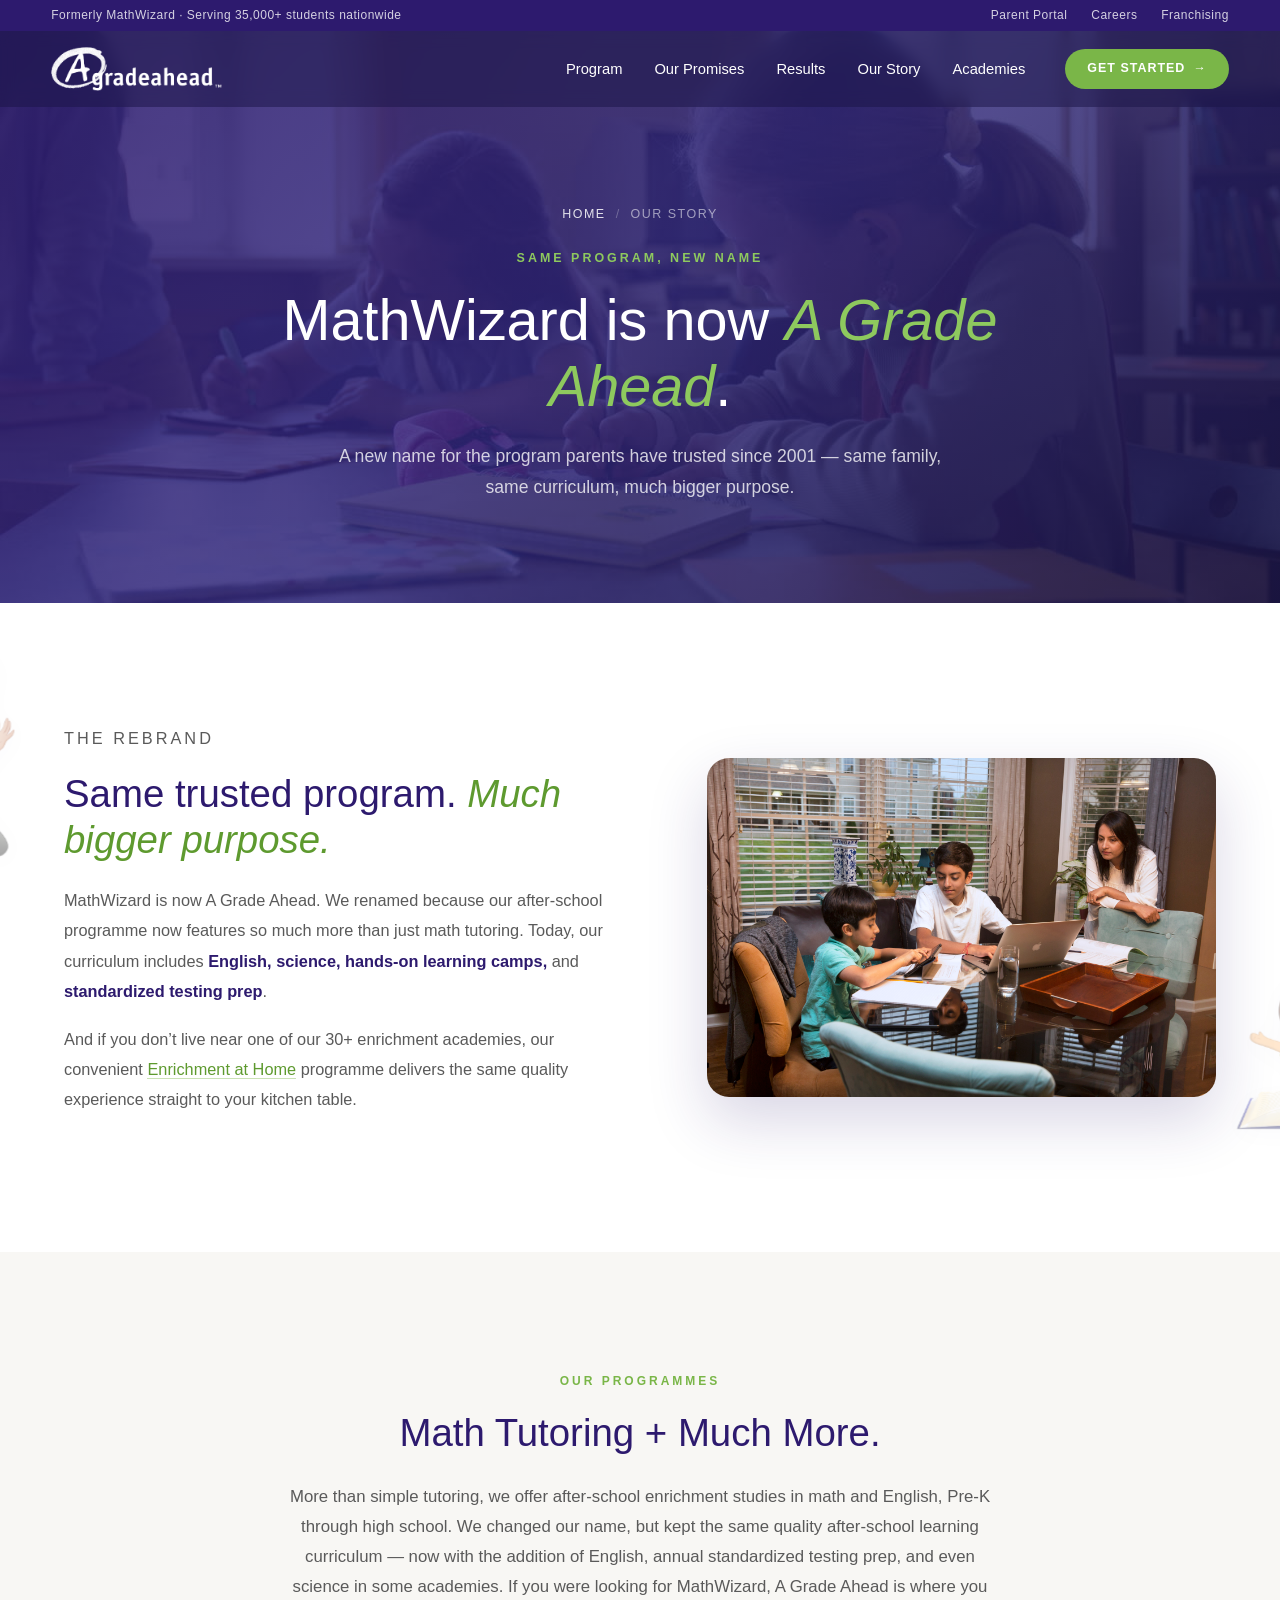
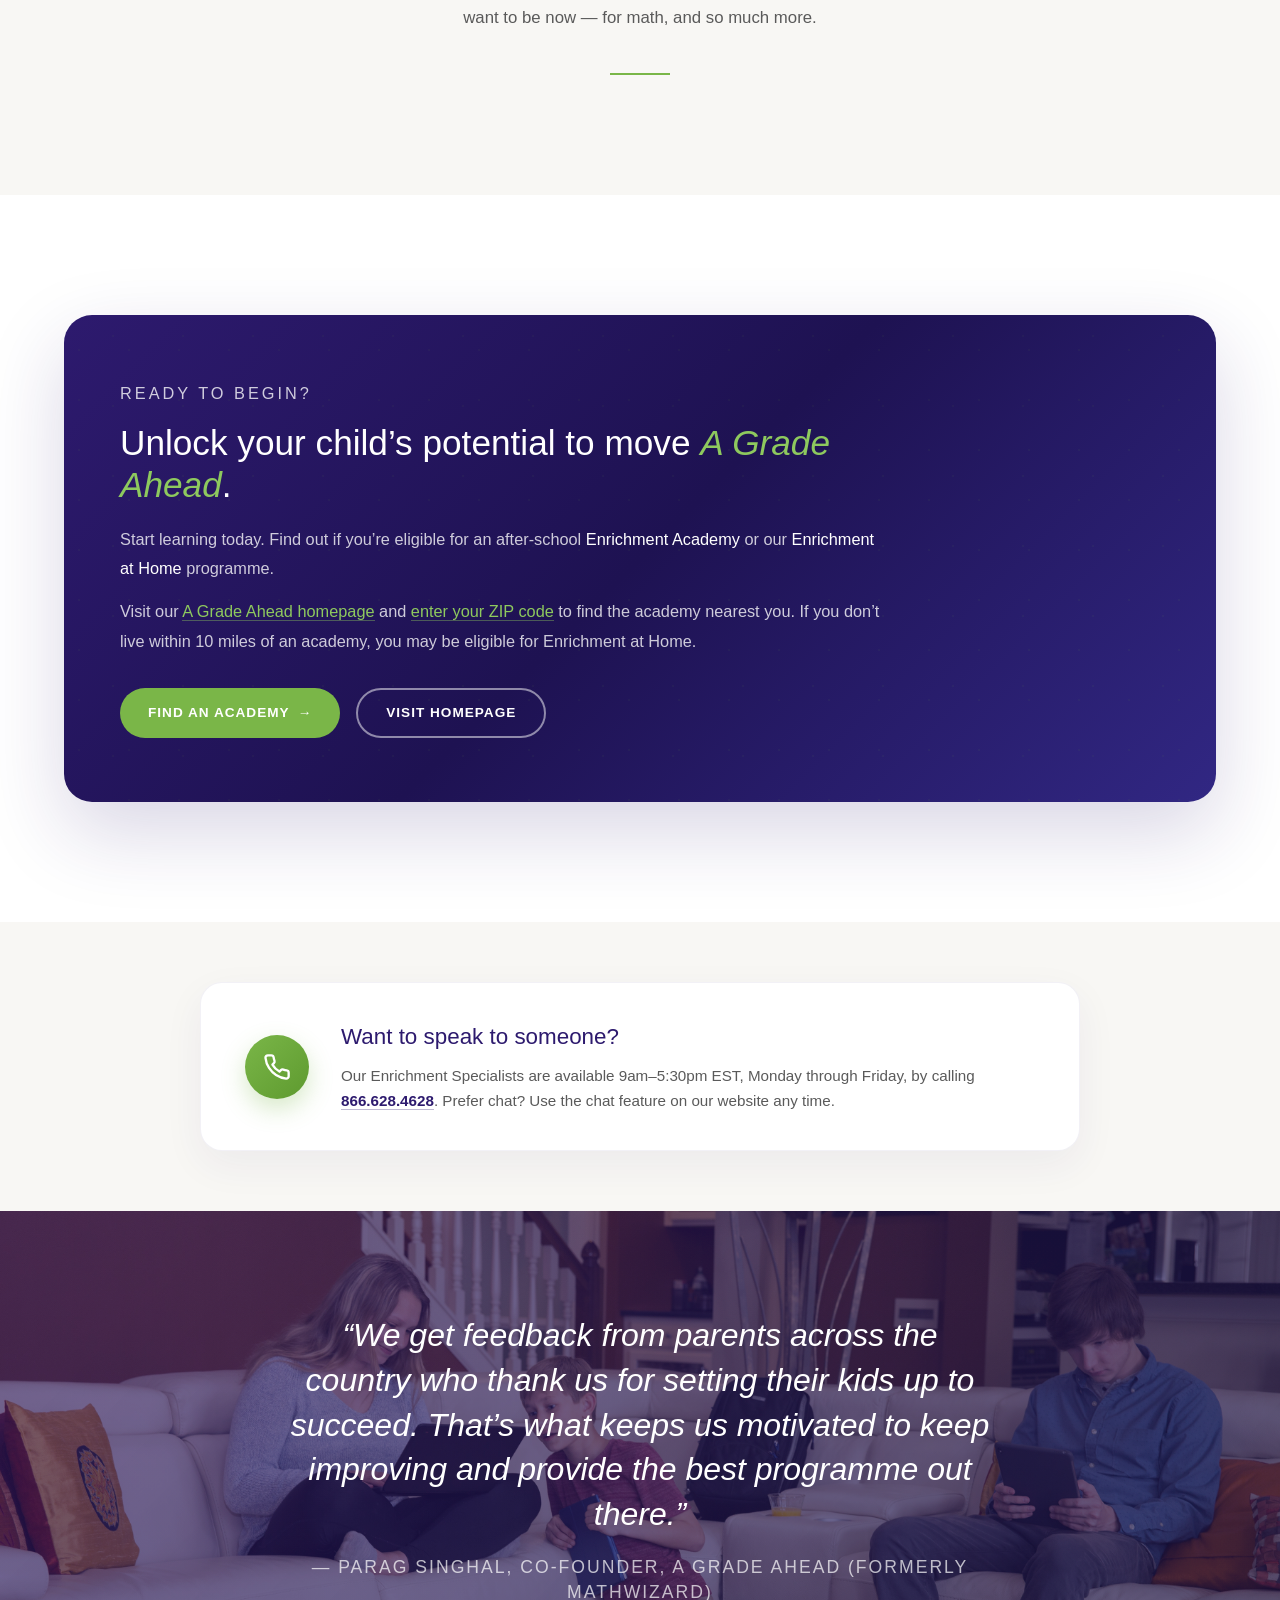
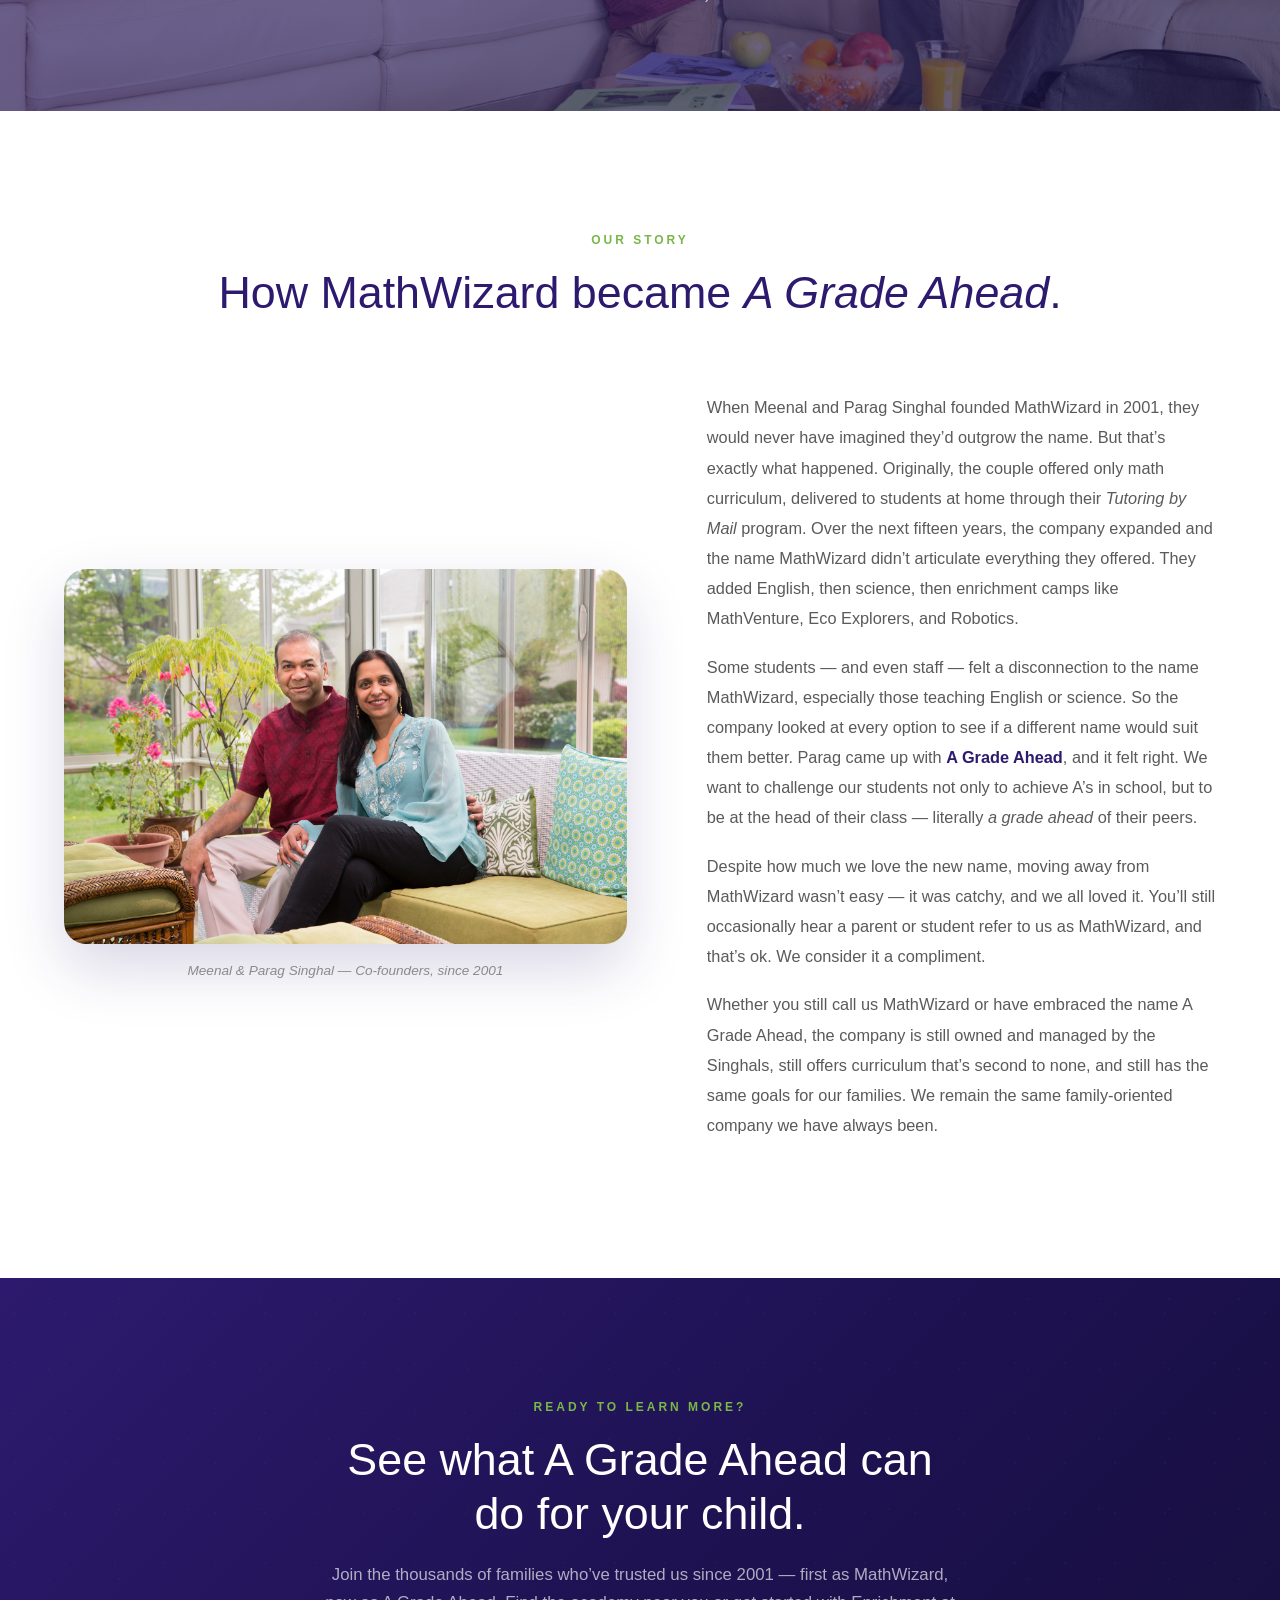
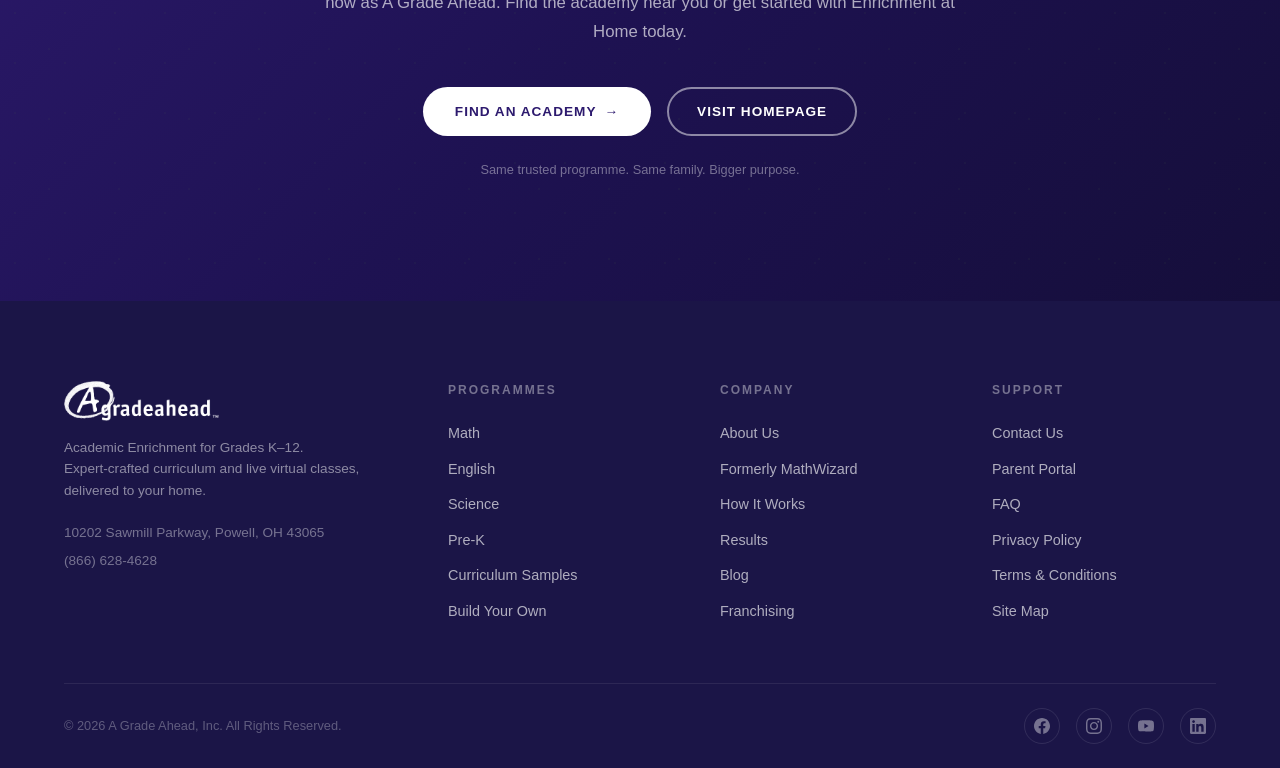
==== commit 55410431: "Refactor navbar to Bootstrap-style single <ul> for all viewports Per dev feedback: no separate deskt" ====
--- a/formerly-mathwizard.html
+++ b/formerly-mathwizard.html
@@ -34,52 +34,35 @@
           <a href="home.html" class="header__logo">
             <img src="agradeahead-assets/logo-dark.png" alt="A Grade Ahead">
           </a>
-          <nav class="header__nav" aria-label="Primary">
-            <a href="home.html#program">Program</a>
-            <a href="home.html#promises">Our Promises</a>
-            <a href="home.html#testimonials">Results</a>
-            <a href="home.html#founders">Our Story</a>
-            <a href="home.html#academies">Academies</a>
+          <button class="header__toggle" id="navToggle" type="button" aria-label="Toggle navigation" aria-controls="primaryNav" aria-expanded="false">
+            <span></span><span></span><span></span>
+          </button>
+          <nav class="header__nav" id="primaryNav" aria-label="Primary">
+            <ul class="header__nav-list">
+              <li class="header__nav-item"><a class="header__nav-link" href="home.html#program">Program</a></li>
+              <li class="header__nav-item"><a class="header__nav-link" href="home.html#promises">Our Promises</a></li>
+              <li class="header__nav-item"><a class="header__nav-link" href="home.html#testimonials">Results</a></li>
+              <li class="header__nav-item"><a class="header__nav-link" href="home.html#founders">Our Story</a></li>
+              <li class="header__nav-item"><a class="header__nav-link" href="home.html#academies">Academies</a></li>
+              <li class="header__nav-item header__nav-item--cta">
+                <a class="btn-primary" href="home.html#zip">Get Started <span class="arrow">&rarr;</span></a>
+              </li>
+            </ul>
           </nav>
-          <div class="header__right">
-            <button class="hamburger" id="menuToggle" aria-label="Toggle menu">
-              <span></span><span></span><span></span>
-            </button>
-            <a href="home.html#zip" class="btn-primary header__cta">Get Started <span class="arrow">&rarr;</span></a>
-          </div>
         </div>
       </div>
     </div>
   </header>
-
-  <!-- ===== FULL SCREEN MENU ===== -->
-  <div class="modal-menu" id="modalMenu">
-    <div class="modal-menu__inner">
-      <nav>
-        <ul class="modal-menu__nav">
-          <li><a href="home.html">Home</a></li>
-          <li><a href="home.html#program">Program</a></li>
-          <li><a href="home.html#promises">Our Promises</a></li>
-          <li><a href="home.html#testimonials">Results</a></li>
-          <li><a href="home.html#founders">Our Story</a></li>
-          <li><a href="home.html#academies">Academies</a></li>
-          <li><a href="home.html#zip">Get Started</a></li>
-        </ul>
-      </nav>
-      <div class="modal-menu__footer">
-        <a href="#">Facebook</a>
-        <a href="#">Instagram</a>
-        <a href="#">YouTube</a>
-        <a href="#">LinkedIn</a>
-      </div>
-    </div>
-  </div>
 
   <main id="primary" class="site-main">
 
   <!-- ===== PAGE HERO ===== -->
   <section class="page-hero">
-    <div id="hero-video-bg" class="page-hero__video"></div>
+    <div id="hero-video-bg" class="page-hero__video">
+      <video class="hero-bg-video" autoplay muted playsinline loop aria-hidden="true" poster="agradeahead-assets/hero-fallback.jpg">
+        <source src="agradeahead-assets/hero-video.mp4" type="video/mp4">
+      </video>
+    </div>
     <div class="page-hero__overlay"></div>
     <div class="container">
       <div class="page-hero__inner">
--- a/css/styles.css
+++ b/css/styles.css
@@ -100,8 +100,9 @@
   opacity: 0;
   overflow: hidden;
 }
-.header.scrolled .header__nav a { color: var(--purple-deep); }
-.header.scrolled .hamburger span { background: var(--purple-deep) !important; }
+.header.scrolled .header__nav-link { color: var(--purple-deep); }
+.header.scrolled .header__nav-link:hover { color: var(--green-dark); }
+.header.scrolled .header__toggle span { background: var(--purple-deep); }
 
 .utility-bar {
   background: var(--purple-deep);
@@ -141,24 +142,26 @@
   justify-content: space-between;
   gap: 32px;
 }
-.hamburger {
+/* Hamburger toggle — Bootstrap-style: hidden on desktop, visible <900px */
+.header__toggle {
   display: none;
   flex-direction: column;
   gap: 5px;
   background: none;
   padding: 8px;
   cursor: pointer;
-}
-.hamburger span {
+  border: 0;
+}
+.header__toggle span {
   width: 24px;
   height: 2px;
   background: var(--white);
   transition: all 0.4s ease;
   border-radius: 2px;
 }
-.hamburger.active span:nth-child(1) { transform: rotate(45deg) translate(5px, 5px); }
-.hamburger.active span:nth-child(2) { opacity: 0; }
-.hamburger.active span:nth-child(3) { transform: rotate(-45deg) translate(5px, -5px); }
+.header__toggle.is-open span:nth-child(1) { transform: rotate(45deg) translate(5px, 5px); }
+.header__toggle.is-open span:nth-child(2) { opacity: 0; }
+.header__toggle.is-open span:nth-child(3) { transform: rotate(-45deg) translate(5px, -5px); }
 
 .header__logo {
   display: inline-flex;
@@ -175,19 +178,31 @@
   filter: none; /* original colors on white bg */
 }
 
+/* Primary nav — single <ul> for all viewports (Bootstrap-style).
+   On desktop: horizontal row inline. On mobile (<900px): collapses
+   into a slide-down panel under the header bar. */
 .header__nav {
   display: flex;
+  align-items: center;
+}
+.header__nav-list {
+  display: flex;
+  align-items: center;
+  list-style: none;
+  margin: 0;
+  padding: 0;
   gap: 32px;
+}
+.header__nav-item { position: relative; }
+.header__nav-link {
+  color: var(--white);
   font-size: 0.92rem;
   font-weight: 500;
-}
-.header__nav a {
-  color: var(--white);
   padding: 6px 0;
   position: relative;
   transition: color 0.2s ease;
 }
-.header__nav a::after {
+.header__nav-link::after {
   content: '';
   position: absolute;
   left: 0; bottom: 0;
@@ -195,20 +210,16 @@
   background: var(--green-primary);
   transition: width 0.25s ease;
 }
-.header__nav a:hover { color: var(--green-light); }
-.header__nav a:hover::after { width: 100%; }
-.header.scrolled .header__nav a:hover { color: var(--green-dark); }
-
-.header__right {
-  display: flex;
-  align-items: center;
-  gap: 16px;
-  flex-shrink: 0;
-}
-.header__cta {
+.header__nav-link:hover { color: var(--green-light); }
+.header__nav-link:hover::after { width: 100%; }
+
+/* CTA item — uses .btn-primary, no underline */
+.header__nav-item--cta { margin-left: 8px; }
+.header__nav-item--cta a {
   padding: 10px 22px;
   font-size: 0.78rem;
 }
+.header__nav-item--cta a::after { display: none; }
 
 /* ===== BUTTONS ===== */
 .btn-primary {
@@ -292,79 +303,6 @@
   border-color: var(--white);
   background: rgba(255,255,255,0.1);
 }
-
-/* ===== FULL SCREEN MODAL MENU ===== */
-.modal-menu {
-  position: fixed;
-  inset: 0;
-  background: var(--purple-deep);
-  z-index: 999;
-  display: flex;
-  align-items: center;
-  justify-content: center;
-  opacity: 0;
-  visibility: hidden;
-  transition: all 0.5s ease;
-}
-.modal-menu.active {
-  opacity: 1;
-  visibility: visible;
-}
-.modal-menu__inner { text-align: center; }
-.modal-menu__nav {
-  list-style: none;
-  display: flex;
-  flex-direction: column;
-  gap: 8px;
-}
-.modal-menu__nav li { overflow: hidden; }
-.modal-menu__nav a {
-  display: inline-block;
-  font-family: var(--font-heading);
-  font-size: 2.8rem;
-  font-weight: 400;
-  color: var(--white);
-  padding: 8px 0;
-  position: relative;
-  transform: translateY(100%);
-  transition: transform 0.5s ease, color 0.3s ease;
-}
-.modal-menu.active .modal-menu__nav a { transform: translateY(0); }
-.modal-menu__nav li:nth-child(1) a { transition-delay: 0.1s; }
-.modal-menu__nav li:nth-child(2) a { transition-delay: 0.15s; }
-.modal-menu__nav li:nth-child(3) a { transition-delay: 0.2s; }
-.modal-menu__nav li:nth-child(4) a { transition-delay: 0.25s; }
-.modal-menu__nav li:nth-child(5) a { transition-delay: 0.3s; }
-.modal-menu__nav li:nth-child(6) a { transition-delay: 0.35s; }
-.modal-menu__nav li:nth-child(7) a { transition-delay: 0.4s; }
-.modal-menu__nav a::after {
-  content: '';
-  position: absolute;
-  bottom: 4px;
-  left: 0;
-  width: 0;
-  height: 2px;
-  background: var(--green-primary);
-  transition: width 0.3s ease;
-}
-.modal-menu__nav a:hover { color: var(--green-primary); }
-.modal-menu__nav a:hover::after { width: 100%; }
-.modal-menu__footer {
-  margin-top: 48px;
-  display: flex;
-  gap: 24px;
-  justify-content: center;
-  opacity: 0;
-  transition: opacity 0.5s ease 0.5s;
-}
-.modal-menu.active .modal-menu__footer { opacity: 1; }
-.modal-menu__footer a {
-  color: rgba(255,255,255,0.5);
-  font-size: 0.8rem;
-  letter-spacing: 1.5px;
-  text-transform: uppercase;
-}
-.modal-menu__footer a:hover { color: var(--white); }
 
 /* ===== HERO (full-viewport video bg) ===== */
 .hero {
@@ -1275,18 +1213,46 @@
   .gallery__grid { grid-template-columns: repeat(2, 1fr); }
   .gallery__item--tall { grid-row: span 1; }
   .drift-el { display: none; }
-  .header__nav { gap: 22px; font-size: 0.85rem; }
+  .header__nav-list { gap: 22px; font-size: 0.85rem; }
 }
 @media (max-width: 900px) {
-  .header__nav { display: none; }
-  .hamburger { display: flex; }
+  .header__toggle { display: flex; }
+  /* Same <ul>, just collapses into a slide-down panel under the header bar */
+  .header__nav {
+    position: absolute;
+    top: 100%;
+    left: 0;
+    right: 0;
+    background: var(--purple-deep);
+    overflow: hidden;
+    max-height: 0;
+    transition: max-height 0.4s ease;
+    box-shadow: 0 12px 32px rgba(0,0,0,0.25);
+  }
+  .header.nav-open .header__nav { max-height: 80vh; overflow-y: auto; }
+  .header__nav-list {
+    flex-direction: column;
+    align-items: stretch;
+    gap: 0;
+    padding: 12px 0;
+  }
+  .header__nav-item { text-align: center; }
+  .header__nav-link {
+    display: block;
+    padding: 14px 24px;
+    font-size: 1rem;
+    color: var(--white);
+  }
+  .header__nav-link::after { display: none; }
+  .header.scrolled .header__nav-link { color: var(--white); }
+  .header__nav-item--cta { margin: 12px 24px 8px; }
+  .header__nav-item--cta a { width: 100%; justify-content: center; }
 }
 @media (max-width: 768px) {
   .section { padding: 80px 0; }
   .section__title { font-size: 2rem; }
   .utility-bar { display: none; }
   .header__logo img { height: 34px; }
-  .header__cta { display: none; }
   .hero { min-height: 100vh; align-items: center; padding: 140px 0 60px; }
   .hero__content { padding: 0; }
   .hero__title { font-size: 2.2rem; }
@@ -1313,7 +1279,6 @@
   .final-cta__buttons { flex-direction: column; align-items: center; }
   .footer__grid { grid-template-columns: 1fr 1fr; gap: 32px; }
   .footer__bottom { flex-direction: column; gap: 16px; text-align: center; }
-  .modal-menu__nav a { font-size: 2rem; }
   .welcome__title { font-size: 1.8rem; }
 }
 @media (max-width: 480px) {
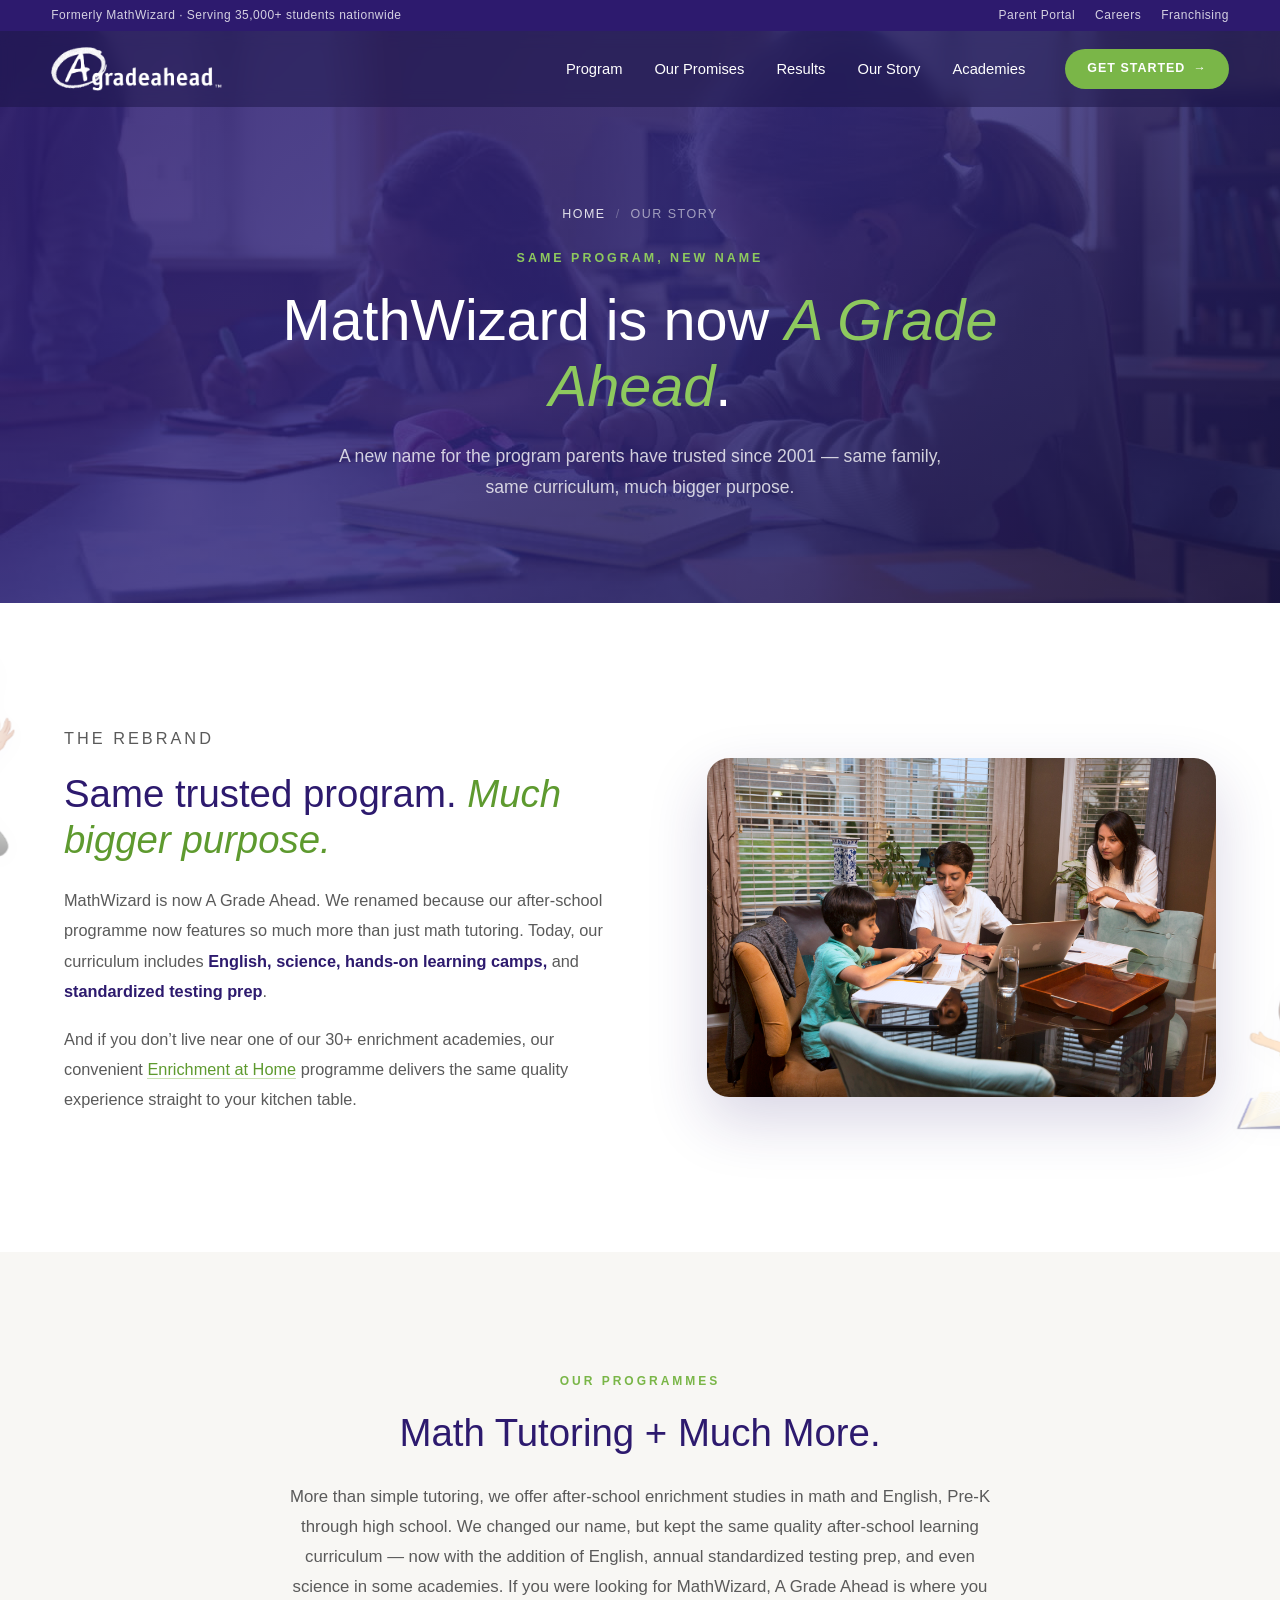
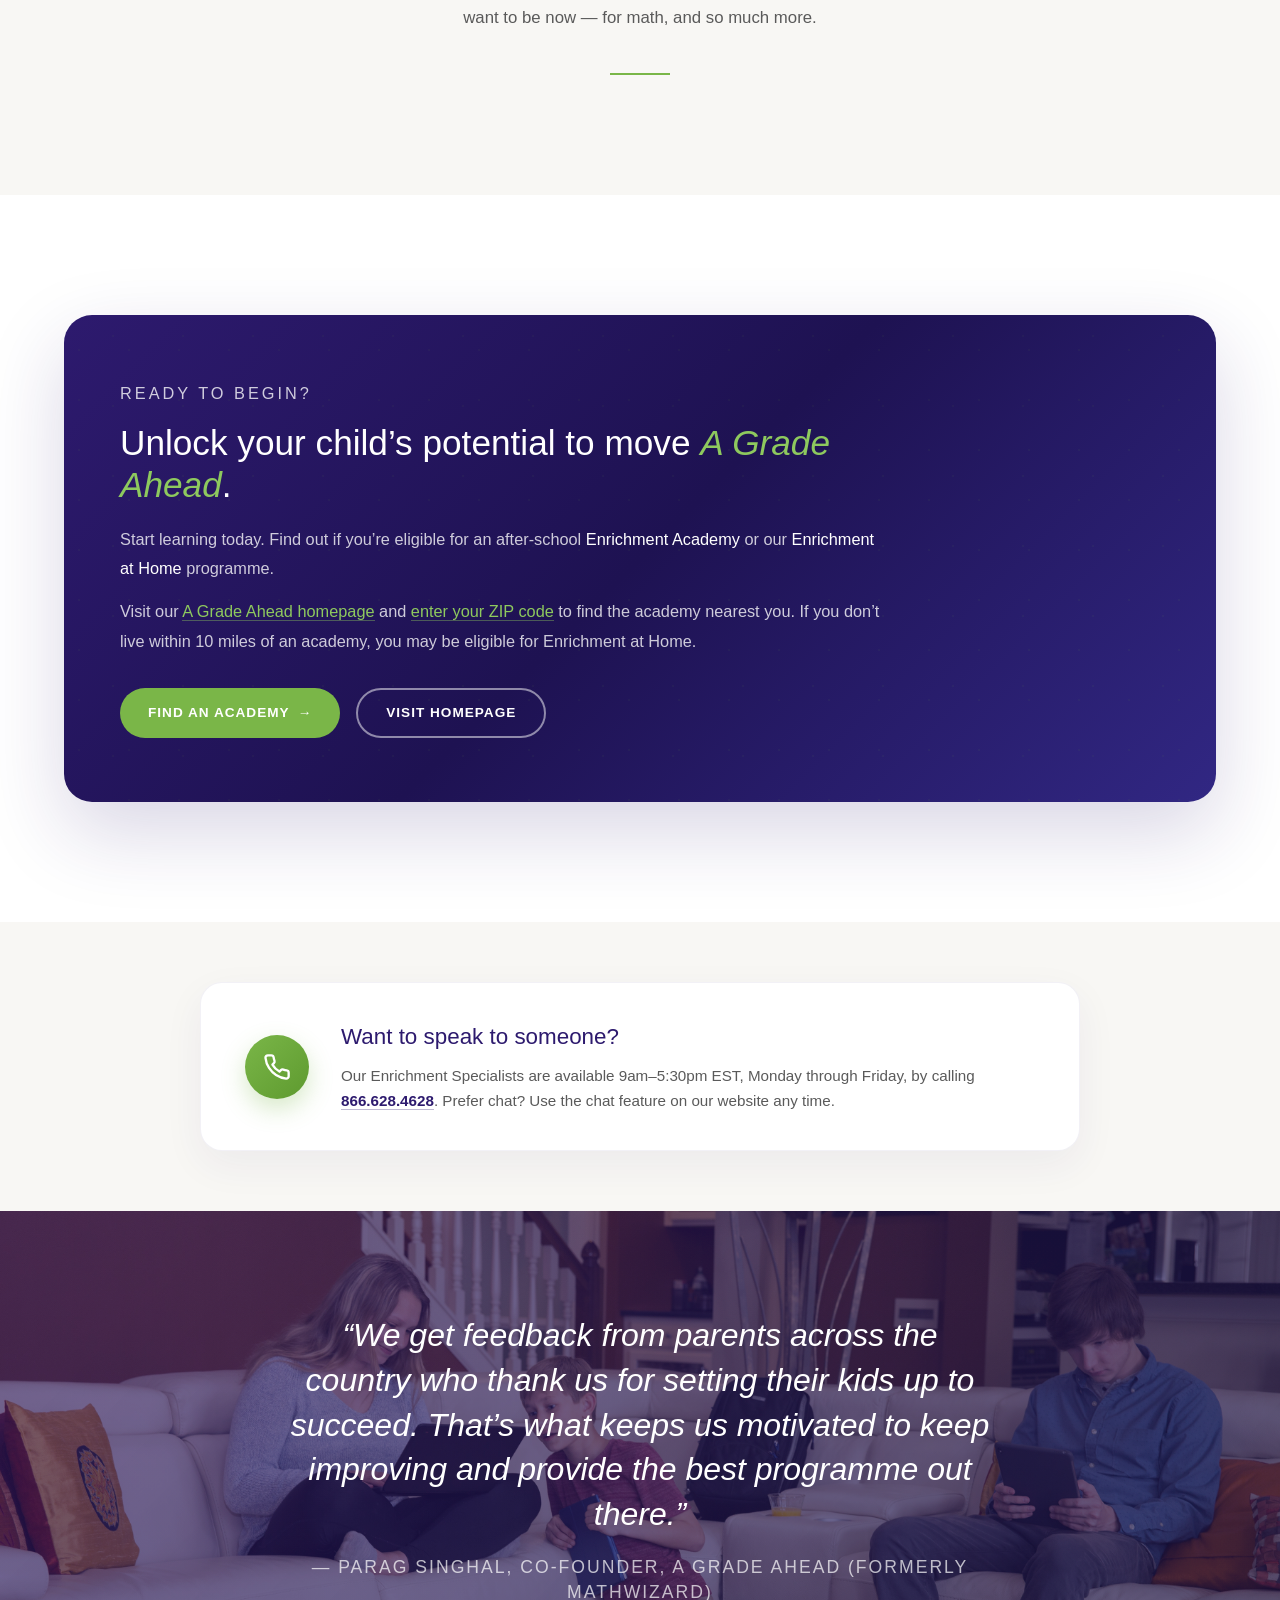
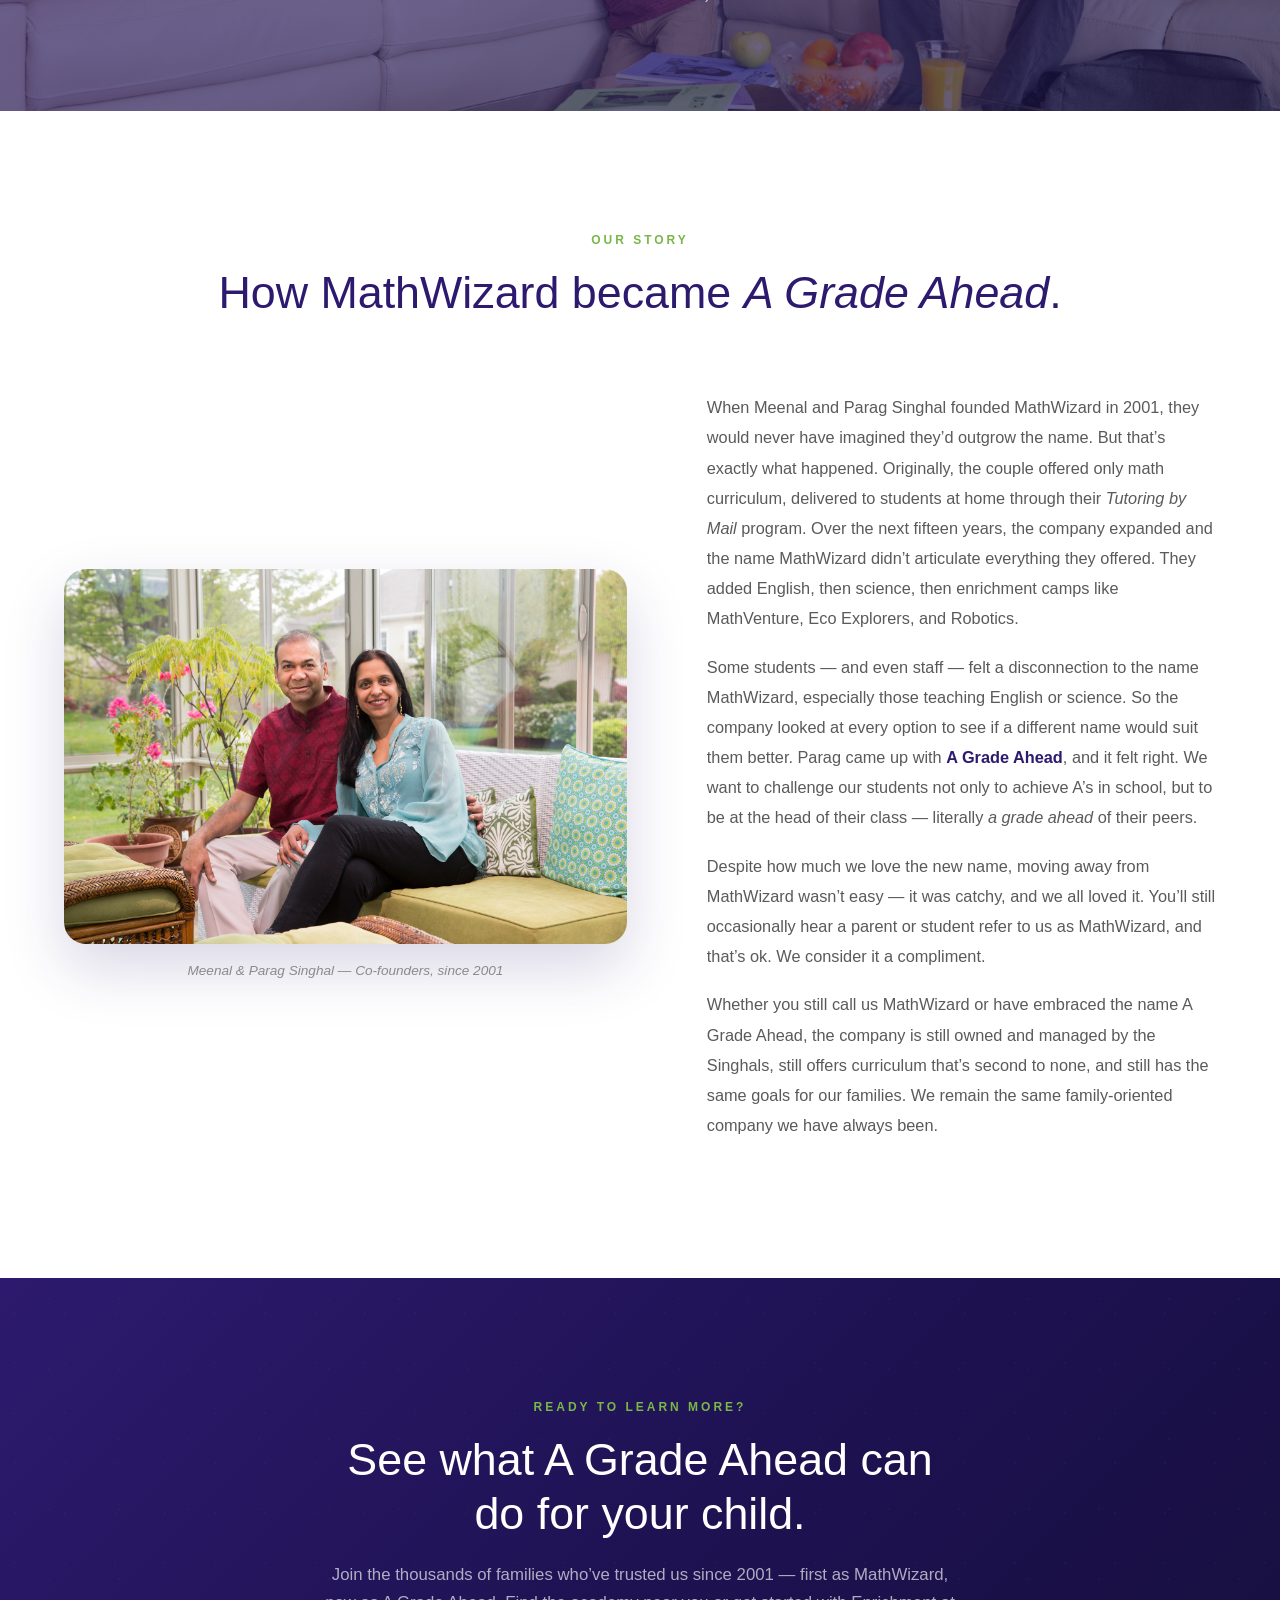
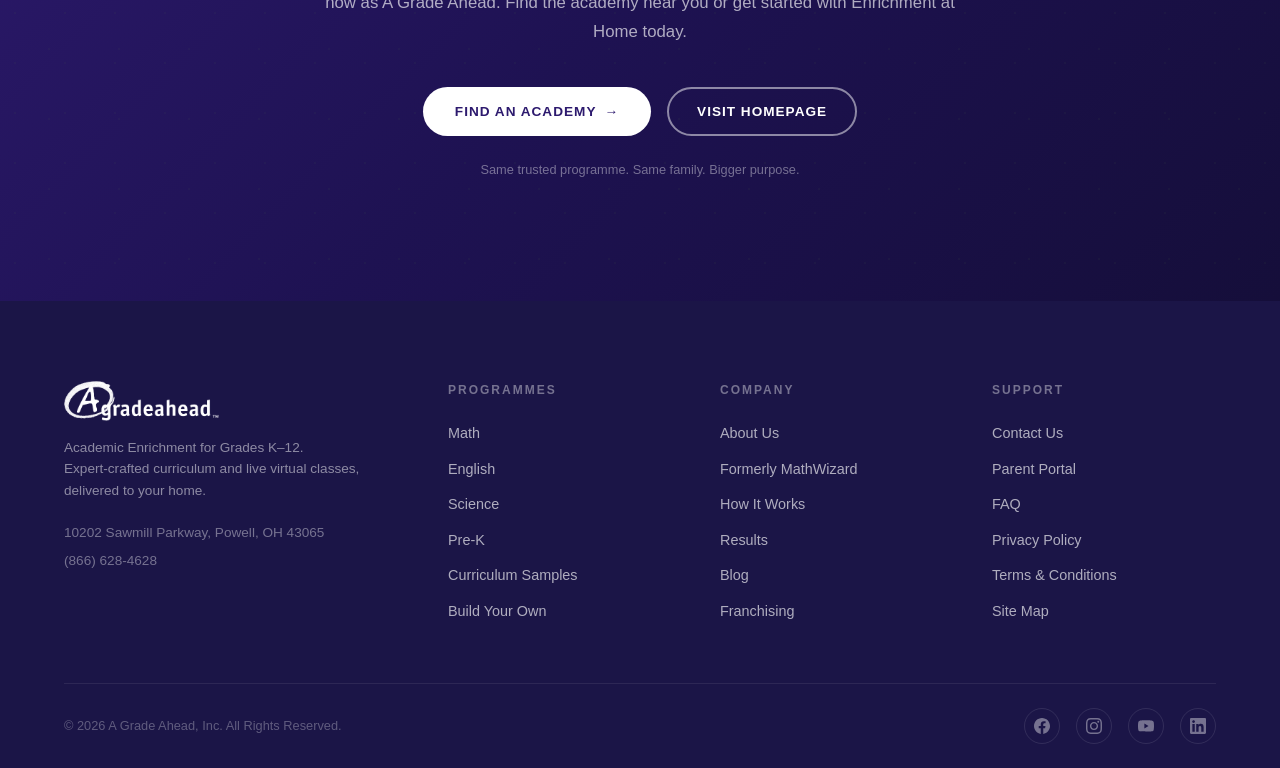
==== commit 44fe7939: "Convert utility-bar links to semantic <ul>/<li> Per dev feedback: utility-bar top menu should also u" ====
--- a/formerly-mathwizard.html
+++ b/formerly-mathwizard.html
@@ -21,11 +21,11 @@
     <div class="utility-bar">
       <div class="container">
         <span>Formerly MathWizard &middot; Serving 35,000+ students nationwide</span>
-        <div>
-          <a href="#">Parent Portal</a>
-          <a href="#">Careers</a>
-          <a href="#">Franchising</a>
-        </div>
+        <ul class="utility-bar__links">
+          <li><a href="#">Parent Portal</a></li>
+          <li><a href="#">Careers</a></li>
+          <li><a href="#">Franchising</a></li>
+        </ul>
       </div>
     </div>
     <div class="header__main">
--- a/css/styles.css
+++ b/css/styles.css
@@ -119,11 +119,17 @@
   justify-content: space-between;
   align-items: center;
 }
-.utility-bar a {
+.utility-bar__links {
+  display: flex;
+  list-style: none;
+  gap: 20px;
+  margin: 0;
+  padding: 0;
+}
+.utility-bar__links a {
   color: rgba(255,255,255,0.8);
-  margin-left: 20px;
-}
-.utility-bar a:hover { color: var(--white); }
+}
+.utility-bar__links a:hover { color: var(--white); }
 
 .header__main {
   padding: 16px 0;
